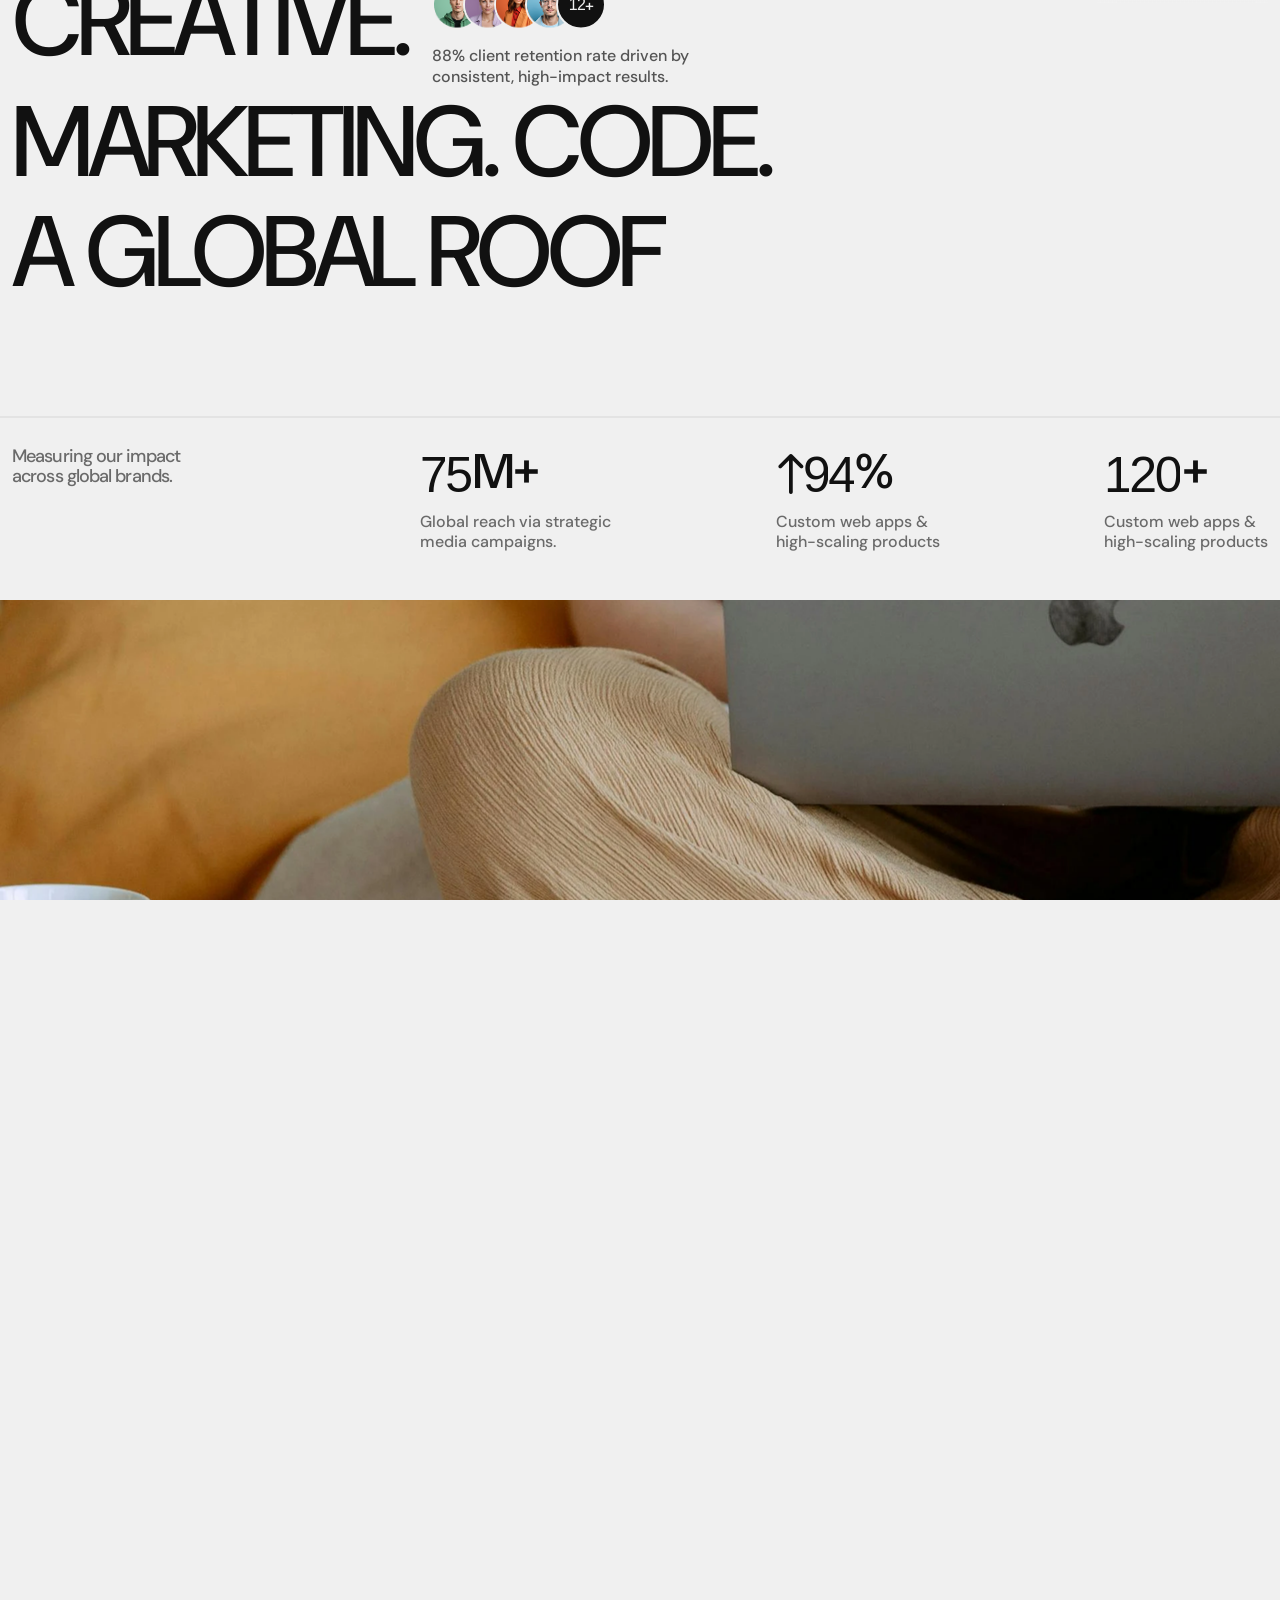
==== index.html @ 6349bdd0 "project" ====
<!DOCTYPE html>
<html lang="en" data-theme="business">

<head>
  <meta charset="UTF-8">
  <meta http-equiv="X-UA-Compatible" content="IE=edge">
  <meta name="viewport" content="width=device-width, initial-scale=1.0">
  <meta name="description" content="Atrova HTML Template">

  <title>Grafinut</title>

  <!-- Fav Icon -->
  <link rel="icon" type="image/x-icon" href="assets/imgs/logo/favicon.png">

  <!-- Dependencies CSS Files -->
  <link rel="stylesheet" href="assets/vandor/bootstrap/bootstrap.min.css">
  <link rel="stylesheet" href="assets/vandor/fontawesome/fontawesome-pro.min.css">
  <link rel="stylesheet" href="assets/vandor/swiper/swiper-bundle.min.css">
  <link rel="stylesheet" href="assets/vandor/menu/meanmenu.min.css">
  <link rel="stylesheet" href="assets/vandor/popup/magnific-popup.css">
  <link rel="stylesheet" href="assets/vandor/nice-select/nice-select.css">
  <link rel="stylesheet" href="assets/vandor/animation/aos.css">
  <link rel="stylesheet" href="assets/vandor/odometer/odometer-theme-default.css">

  <!-- Template Main CSS File -->
  <link rel="stylesheet" href="assets/css/style.css">

</head>

<body>

  <div class="loader-wrap">
    <svg viewBox="0 0 1000 1000" preserveAspectRatio="none">
      <path id="svg" d="M0,1005S175,995,500,995s500,5,500,5V0H0Z"></path>
    </svg>

    <div class="loader-wrap-heading">
      <div class="load-text">
        <span>g</span>
        <span>r</span>
        <span>a</span>
        <span>f</span>
        <span>i</span>
        <span>n</span>
        <span>u</span>
        <span>t</span>
      </div>
    </div>
  </div>

  <!-- Sroll to top -->
  <div class="progress-wrap">
    <svg class="progress-circle svg-content" width="100%" height="100%" viewBox="-1 -1 102 102">
      <path d="M50,1 a49,49 0 0,1 0,98 a49,49 0 0,1 0,-98"></path>
    </svg>
  </div>


  <!-- side toggle start -->
  <aside class="fix">
    <div class="side-info">
      <div class="side-info-content">
        <div class="offset-widget offset-header">
          <div class="offset-logo">
            <a href="index.html">
              <img class="show-light" src="assets/imgs/logo/logo-2.svg" alt="site logo">
            </a>
          </div>
          <button id="side-info-close" class="side-info-close">
            <i class="fas fa-times"></i>
          </button>
        </div>
        <div class="mobile-menu d-xl-none fix"></div>
        <div class="offset-button">
          <a href="contact.html" class="rr-btn">
            <span class="btn-wrap">
              <span class="text-one">Let's Talk</span>
              <span class="text-two">Let's Talk</span>
            </span>
          </a>
        </div>
        <div class="offset-widget-box">
          <h2 class="title">Contact US</h2>
          <div class="contact-meta">
            <div class="contact-item">
              <span class="icon"><i class="fa-solid fa-location-dot"></i></span>
              <span class="text">3891 Ranchview Dr. Richardson</span>
            </div>
            <div class="contact-item">
              <span class="icon"><i class="fa-solid fa-envelope"></i></span>
              <span class="text"><a href="mailto:hello@verso.com">hello@Grafinut.com</a></span>
            </div>
            <div class="contact-item">
              <span class="icon"><i class="fa-solid fa-phone"></i></span>
              <span class="text"><a href="tel:505550125">(505) 555-0125</a></span>
            </div>
          </div>
        </div>
      </div>
    </div>
  </aside>
  <!-- side toggle end -->




  <div class="has-smooth" id="has_smooth"></div>
  <div id="smooth-wrapper">
    <div id="smooth-content">
      <!-- Header area start -->
      <header class="header-area">
        <div class="container rr-container-1844">
          <div class="header-main">
            <div class="header-area__inner">
              <div class="header__box">
                <div class="header__logo">
                  <div class="header__navicon">
                    <button class="side-toggle"><img src="assets/imgs/header/icon.svg" alt="image"></button>
                  </div>
                  <a href="index.html">
                    <img src="assets/imgs/logo/logo.svg" class="normal-logo" alt="Site Logo">
                  </a>
                </div>
                <div class="header__deta">
                  <p>ESTab - 2020</p>
                </div>
              </div>
              <div class="header-wrap">
                <div class="header__nav">
                  <nav class="main-menu">
                    <ul>
                      <li><a href="index.html">Home</a></li>
                      <li><a href="about-us.html">About Us</a></li>
                      <li class="menu-item-has-children ">
                        <a href="#">Pages</a>
                        <ul class="dp-menu">
                          <li><a href="service.html">Services</a></li>
                          <li><a href="careers.html">Careers</a></li>
                          <li><a href="privacy.html">Privacy</a></li>
                        </ul>
                      </li>
                      <li class="menu-item-has-children ">
                        <a href="#">work </a>
                        <ul class="dp-menu">
                          <li><a href="work.html">Work</a></li>
                          <li><a href="work-details.html">Work Details</a></li>
                        </ul>
                      </li>
                      <li class="menu-item-has-children ">
                        <a href="#">Blog</a>
                        <ul class="dp-menu">
                          <li><a href="blog.html">Blog</a></li>
                          <li><a href="blog-details.html">Blog Details</a></li>
                        </ul>
                      </li>
                      <li><a href="contact.html">Contact</a></li>
                    </ul>
                  </nav>
                </div>
                <div class="header__inner">
                  <div class="header__button">
                    <a href="contact.html" class="rr-btn">
                      <span class="btn-wrap">
                        <span class="text-one">Let’s Talk <i class="fas fa-chevron-right"></i></span>
                        <span class="text-two">Let’s Talk <i class="fas fa-chevron-right"></i></span>
                      </span>
                    </a>
                  </div>
                  <div class="country-list">
                    <div class="custom-select">
                      <div class="selected">
                        <span>Eng</span>
                        <i class="fa-light fa-angle-down"></i>
                      </div>
                      <ul class="dropdown">
                        <li>
                          Eng
                        </li>
                        <li>
                          Fra
                        </li>
                        <li>Esp
                        </li>
                      </ul>
                    </div>
                  </div>
                  <div class="header__navicon">
                    <button class="side-toggle"><img src="assets/imgs/header/icon.svg" alt="image"></button>
                  </div>
                </div>
              </div>
            </div>
          </div>
        </div>
      </header>
      <!-- Header area end -->
      <main>
        <!-- hero area start -->

        <section class="hero-section">
          <div class="hero-section__wrapper">
            <div class="container rr-container-1844">
              <div class="hero-section__inner">
                <div class="hero-section__wrap">
                  <div class="hero-section__box">
                    <p class="decs">Have an ambitious project? <br> Click to connect.</p>
                    <div class="hero-section__video-box">
                      <div class="hero-section__video">
                        <video class="showreel__video" src="assets/imgs/home/hero-video.mp4" poster="thumb.jpg" autoplay
                          muted loop playsinline preload="metadata"></video>
                        <div class="hero-section__play">
                          <a class="video-popup" href="assets/imgs/home/hero-video.mp4">
                            <i class="fa-solid fa-play"></i>
                          </a>
                        </div>
                      </div>
                      <p class="text">Grafinut™ Showreel <br>
                        (Click to watch our work)</p>
                    </div>
                  </div>
                  <div class="hero-section__info">
                    <div class="hero-section__heading" role="heading" aria-level="2">
                      <div class="hero-section__row">
                        <span class="title">Creative.</span>

                        <div class="hero-section__meta">
                          <ul class="avatars">
                            <li><img src="assets/imgs/home/avatar-1.png" alt="img"></li>
                            <li><img src="assets/imgs/home/avatar-2.png" alt="img"></li>
                            <li><img src="assets/imgs/home/avatar-3.png" alt="img"></li>
                            <li><img src="assets/imgs/home/avatar-4.png" alt="img"></li>
                            <li><span class="odometer" data-count="12">0</span>+</li>
                          </ul>
                          <p class="decs">88% client retention rate driven by consistent, high-impact results.</p>
                        </div>
                      </div>

                      <span class="title">Marketing. Code. <br> a Global Roof</span>
                    </div>
                  </div>
                </div>
                <div class="hero-section__slider">
                  <div class="word-slider">
                    <div class="swiper word-slider__swiper">
                      <div class="swiper-wrapper">
                        <div class="swiper-slide"><span class="word-slider__pill">Innovations</span></div>
                        <div class="swiper-slide"><span class="word-slider__pill">Creativity</span></div>
                        <div class="swiper-slide"><span class="word-slider__pill">Experience</span></div>
                        <div class="swiper-slide"><span class="word-slider__pill">Competence</span></div>
                        <div class="swiper-slide"><span class="word-slider__pill">Passion</span></div>
                      </div>
                    </div>
                  </div>
                </div>
              </div>
            </div>
            <div class="hero-section__bottom">
              <div class="container rr-container-1844">
                <div class="hero-section__content">
                  <p class="text">Measuring our impact <br> across global brands.</p>
                  <div class="hero-section__item-box">
                    <div class="hero-section__item">
                      <h2><span class="odometer" data-count="75">0</span>M+</h2>
                      <p class="decs">Global reach via strategic <br> media campaigns.</p>
                    </div>
                    <div class="hero-section__item">
                      <h2><i class="far fa-long-arrow-up"></i><span class="odometer" data-count="94">0</span>%</h2>
                      <p class="decs">Custom web apps & <br> high-scaling products</p>
                    </div>
                    <div class="hero-section__item">
                      <h2><span class="odometer" data-count="120">0</span>+</h2>
                      <p class="decs">Custom web apps & <br> high-scaling products</p>
                    </div>
                  </div>
                </div>
              </div>
            </div>
          </div>
        </section>
        <!-- hero-area end -->


        <section class="cta-section">
          <div class="cta-section__wrapper">
            <img data-speed="0.7" class="image" src="assets/imgs/home/cta-bg.png" alt="img not found">
            <div class="cta-section__inner">
              <div class="cta-section__content">
                <h2 class="title">Grafinut offers the
                  flexible services</h2>
                <p class="decs">Design/ Development/ Marketing</p>
              </div>
              <div class="cta-section__box">
                <h2 class="title">Go-Beyond</h2>
                <a class="icon" href="#"><img src="assets/imgs/icon/cta-icon.png" alt="icon"></a>
              </div>
            </div>
          </div>
        </section>

        <div class="brand-section section-space" data-aos="fade-up" data-aos-duration="600" data-aos-delay="200">
          <div class="container rr-container-1544">
            <div class="brand-section__wrapper">
              <p class="decs">Powering 120+ global brands & agencies</p>
              <div class="brand-section__inner">
                <div class="brand-section__item">
                  <a href="#"><img src="assets/imgs/brand/brand-img-1.png" alt="brand"></a>
                </div>
                <div class="brand-section__item">
                  <a href="#"><img src="assets/imgs/brand/brand-img-2.png" alt="brand"></a>
                </div>
                <div class="brand-section__item">
                  <a href="#"><img src="assets/imgs/brand/brand-img-3.png" alt="brand"></a>
                </div>
                <div class="brand-section__item">
                  <a href="#"><img src="assets/imgs/brand/brand-img-4.png" alt="brand"></a>
                </div>
                <div class="brand-section__item">
                  <a href="#"><img src="assets/imgs/brand/brand-img-5.png" alt="brand"></a>
                </div>
              </div>
              <div class="brand-section__inner">
                <div class="brand-section__item">
                  <a href="#"><img src="assets/imgs/brand/brand-img-6.png" alt="brand"></a>
                  <span class="divider"></span>
                </div>
                <div class="brand-section__item">
                  <a href="#"><img src="assets/imgs/brand/brand-img-7.png" alt="brand"></a>
                  <span class="divider"></span>
                </div>
                <div class="brand-section__item">
                  <a href="#"><img src="assets/imgs/brand/brand-img-8.png" alt="brand"></a>
                  <span class="divider"></span>
                </div>
                <div class="brand-section__item">
                  <a href="#"><img src="assets/imgs/brand/brand-img-9.png" alt="brand"></a>
                  <span class="divider"></span>
                </div>
                <div class="brand-section__item">
                  <a href="#"><img src="assets/imgs/brand/brand-img-10.png" alt="brand"></a>
                </div>
              </div>
              <div class="brand-section__inner">
                <div class="brand-section__item">
                  <a href="#"><img src="assets/imgs/brand/brand-img-11.png" alt="brand"></a>
                  <span class="divider"></span>
                </div>
                <div class="brand-section__item">
                  <a href="#"><img src="assets/imgs/brand/brand-img-12.png" alt="brand"></a>
                  <span class="divider"></span>
                </div>
                <div class="brand-section__item">
                  <a href="#"><img src="assets/imgs/brand/brand-img-13.png" alt="brand"></a>
                  <span class="divider"></span>
                </div>
                <div class="brand-section__item">
                  <a href="#"><img src="assets/imgs/brand/brand-img-14.png" alt="brand"></a>
                  <span class="divider"></span>
                </div>
                <div class="brand-section__item">
                  <a href="#"><img src="assets/imgs/brand/brand-img-15.png" alt="brand"></a>
                </div>
              </div>
            </div>
          </div>
        </div>


        <section class="work-section ">
          <div class="container rr-container-1844">
            <div class="work-section__info" data-aos="fade-up" data-aos-duration="600" data-aos-delay="200">
              <h2 class="title">SELECTED <span>WORKS</span> CRAFTED FOR GLOBAL SINCE 2020.</h2>
            </div>
            <div class="work-section__wrapper">
              <div class="work-section__item" data-aos="fade-up" data-aos-duration="600" data-aos-delay="200">
                <div class="work-section__thumb">
                  <a href="work-details.html">
                    <img class="work-section__static" src="assets/imgs/home/work-img-1.png" alt="img not found">
                    <img class="work-section__gif" src="assets/imgs/home/work-video-1.gif" alt="img not found"
                      aria-hidden="true">
                  </a>
                </div>
                <div class="work-section__content">
                  <h2 class="title"><a href="work-details.html">Sifting the Clutter Out of threeelixir</a></h2>
                  <p class="decs">Themeforest, Webflow, Design</p>
                </div>
              </div>
              <div class="work-section__item" data-aos="fade-up" data-aos-duration="600" data-aos-delay="200">
                <div class="work-section__thumb">
                  <a href="work-details.html">
                    <img class="work-section__static" src="assets/imgs/home/work-img-2.png" alt="img not found">
                    <img class="work-section__gif" src="assets/imgs/home/work-video-1.gif" alt="img not found"
                      aria-hidden="true">
                  </a>
                </div>
                <div class="work-section__content">
                  <h2 class="title"><a href="work-details.html">For Who He Is, For Who He’ll Become METROMANS</a></h2>
                  <p class="decs">Themeforest, Webflow, Design</p>
                </div>
              </div>
              <div class="work-section__item" data-aos="fade-up" data-aos-duration="600" data-aos-delay="200">
                <div class="work-section__thumb">
                  <a href="work-details.html">
                    <img class="work-section__static" src="assets/imgs/home/work-img-3.png" alt="img not found">
                    <img class="work-section__gif" src="assets/imgs/home/work-video-1.gif" alt="img not found"
                      aria-hidden="true">
                  </a>
                </div>
                <div class="work-section__content">
                  <h2 class="title"><a href="work-details.html">Zepro Studio Inc.</a></h2>
                  <p class="decs">Themeforest, Webflow, Design</p>
                </div>
              </div>
              <div class="work-section__item" data-aos="fade-up" data-aos-duration="600" data-aos-delay="200">
                <div class="work-section__thumb">
                  <a href="work-details.html">
                    <img class="work-section__static" src="assets/imgs/home/work-img-4.png" alt="img not found">
                    <img class="work-section__gif" src="assets/imgs/home/work-video-1.gif" alt="img not found"
                      aria-hidden="true">
                  </a>
                </div>
                <div class="work-section__content">
                  <h2 class="title"><a href="work-details.html">Sifting the Clutter Out of — threeelixir</a></h2>
                  <p class="decs">Themeforest, Webflow, Design</p>
                </div>
              </div>
              <div class="work-section__item" data-aos="fade-up" data-aos-duration="600" data-aos-delay="200">
                <div class="work-section__thumb">
                  <a href="work-details.html">
                    <img class="work-section__static" src="assets/imgs/home/work-img-5.png" alt="img not found">
                    <img class="work-section__gif" src="assets/imgs/home/work-video-1.gif" alt="img not found"
                      aria-hidden="true">
                  </a>
                </div>
                <div class="work-section__content">
                  <h2 class="title"><a href="work-details.html">Zepro Studio Inc.</a></h2>
                  <p class="decs">Themeforest, Webflow, Design</p>
                </div>
              </div>
              <div class="work-section__btn">
                <a href="work.html" class="rr-btn">
                  <span class="btn-wrap">
                    <span class="text-one">View More
                      <i class="far fa-arrow-right"></i></span>
                    <span class="text-two">View More
                      <i class="far fa-arrow-right"></i></span>
                  </span>
                </a>
              </div>
            </div>
          </div>
        </section>

        <section class="bento section-space">
          <div class="container rr-container-1544">
            <div class="section-title ">
              <h2 class="title ">WHERE VISION <br> MEETS OBSESSIVE <br> CRAFT
              </h2>
            </div>
            <div class="row gx-20 gy-20">
              <div class="col-xl-5 col-lg-6 col-md-6">
                <div class="founder__person-wrap">
                  <div class="founder__person-box">
                    <div class="founder__icon">
                      <img src="assets/imgs/icon/founder-icon.png" alt="icon">
                    </div>
                    <div class="founder__content">
                      <h2 class="title">From the Founder</h2>
                      <p class="decs">Every project begins with purpose and personal attention, leading from initial
                        vision to final execution.</p>
                    </div>
                    <div class="founder__person">
                      <div class="thumb">
                        <img src="assets/imgs/home/founder-img.png" alt="img not found">
                      </div>
                      <div class="content">
                        <img src="assets/imgs/home/signature.png" alt="img">
                        <h2 class="name">Tamim Abdullah</h2>
                        <p class="details">CEO & Founder</p>
                      </div>
                    </div>
                  </div>
                  <div class="founder__strip">
                    <h3>Digital Agency</h3>
                    <img src="assets/imgs/icon/logo.png" alt="logo">
                  </div>
                </div>
              </div>
              <div class="col-xl-4 col-lg-6 col-md-6">
                <div class="bento__years">
                  <video class="years__video" autoplay muted loop playsinline preload="metadata"
                    poster="assets/imgs/home/years-poster.jpg">
                    <source src="assets/video/years-bg.webm" type="video/webm">
                    <source src="assets/imgs/home/bento-video.mp4" type="video/mp4">
                  </video>
                  <div class="bento__inner">
                    <div class="years__top">
                      <h2 class="years__number">7</h2>
                      <span class="years__unit">YRS+</span>
                    </div>
                    <div class="years__content">
                      <h3 class="title">Creative <br> Intelligence</h3>
                      <p class="decs">Building high-impact brands, web platforms, and strategies.</p>
                    </div>
                  </div>
                </div>
              </div>
              <div class="col-xl-3 col-lg-6 col-md-6">
                <div class="bento-card">
                  <div class="bento-content">
                    <h2 class="title">Clear Control. <br>
                      <span>Full Visibility.</span>
                    </h2>
                    <p class="decs">Transparent workflows, timelines, <br> and live tracking.</p>
                  </div>
                  <div class="thumb">
                    <img src="assets/imgs/home/bento-img-1.png" alt="img not found">
                  </div>
                </div>
              </div>
              <div class="col-xl-3 col-lg-6 col-md-6">
                <div class="bento__execution">
                  <div class="execution__rings">
                    <span class="execution__ring execution__ring--3"></span>
                    <span class="execution__ring execution__ring--2"></span>
                    <span class="execution__ring execution__ring--1"></span>
                  </div>
                  <div class="execution__content">
                    <h2 class="title">Flawless Execution</h2>
                    <p class="decs">Every design, code, and campaign is crafted with intent.</p>
                  </div>
                </div>
              </div>
              <div class="col-xl-6 col-lg-6 col-md-6">
                <div class="bento__wrap">
                  <div class="bento__plans">
                    <div class="bento__info">
                      <h2 class="title">Flexible Plans</h2>
                      <p class="text">One-off projects or continuous growth retainers.</p>
                      <a href="contact.html">Explore Plans <i class="far fa-arrow-right"></i></a>
                    </div>
                    <div class="bento__cards">
                      <img src="assets/imgs/home/bento-img-2.png" alt="img not found">
                      <img src="assets/imgs/home/bento-img-3.png" alt="img not found">
                      <img src="assets/imgs/home/bento-img-4.png" alt="img not found">
                    </div>
                  </div>
                  <div class="bento__item-box">
                    <div class="bento__item">
                      <div class="bento-box">
                        <div class="icon">
                          <svg width="34" height="34" viewBox="0 0 34 34" fill="none"
                            xmlns="http://www.w3.org/2000/svg">
                            <path fill-rule="evenodd" clip-rule="evenodd"
                              d="M26.6407 0.214478C26.8261 0.0304402 27.0952 -0.0412857 27.3517 0.0232552C27.6053 0.0885643 27.8056 0.282969 27.8776 0.532362L29.1126 4.83456L33.4623 6.05568C33.7143 6.12688 33.9103 6.32491 33.9763 6.57647C34.0422 6.82874 33.9686 7.09581 33.7818 7.27987L29.7435 11.274C29.6026 11.4134 29.4132 11.4892 29.2189 11.4892C29.1515 11.4892 29.0834 11.4792 29.0175 11.4609L24.6896 10.2478L23.7367 11.1898C26.0237 13.615 27.4356 16.8583 27.4356 20.4293C27.4356 27.9119 21.2817 34 13.7178 34C6.15399 33.9999 4.49204e-05 27.9118 0 20.4293C0 12.9468 6.15396 6.8588 13.7178 6.85869C17.1394 6.85869 20.2646 8.11218 22.6695 10.1691L23.641 9.20932L22.4141 4.92802C22.3399 4.672 22.4131 4.39693 22.6036 4.20986L26.6407 0.214478ZM13.7197 8.3233C6.97302 8.3233 1.48504 13.7523 1.48491 20.4257C1.48268 27.1012 6.97131 32.531 13.7172 32.5311C20.4632 32.5311 25.9519 27.1016 25.952 20.4275C25.952 17.2614 24.706 14.3843 22.6875 12.2246L19.0819 15.7908C20.1787 17.032 20.8508 18.6523 20.8508 20.4269C20.8507 24.3191 17.6514 27.4836 13.7191 27.4837C9.78441 27.4837 6.5837 24.3192 6.58356 20.4269C6.58356 16.536 9.78432 13.3701 13.7191 13.3701C15.3237 13.3701 16.8017 13.9041 17.9948 14.7917L21.6234 11.2039C19.4892 9.41105 16.7319 8.3233 13.7197 8.3233ZM13.7178 14.8384C10.601 14.8384 8.06536 17.3457 8.06536 20.4275C8.0654 23.51 10.6011 26.0172 13.7178 26.0172C16.8324 26.0172 19.3665 23.51 19.3666 20.4275C19.3666 19.0573 18.863 17.802 18.0333 16.8293L16.071 18.7704C16.4091 19.2399 16.613 19.8091 16.613 20.4281C16.613 22.0068 15.3144 23.2922 13.7178 23.2922C12.1213 23.2921 10.822 22.0068 10.822 20.4281C10.822 18.8487 12.1213 17.5641 13.7178 17.5641C14.1487 17.5641 14.5545 17.6642 14.923 17.8322L16.9356 15.84C16.022 15.2099 14.9139 14.8384 13.7178 14.8384ZM13.7128 19.0373C12.9331 19.0373 12.3007 19.6629 12.3007 20.4343C12.3007 21.2057 12.9331 21.8312 13.7128 21.8312C14.4926 21.8312 15.125 21.2056 15.125 20.4343C15.125 19.6629 14.4926 19.0373 13.7128 19.0373ZM25.8855 9.06175L28.9982 9.93486L31.8363 7.128L28.7235 6.25367L25.8855 9.06175ZM23.9568 4.94401L24.8394 8.02386L27.6774 5.21639L26.7923 2.13654L23.9568 4.94401Z"
                              fill="#6130FF" />
                          </svg>
                        </div>
                        <p class="decs">Brand Awareness</p>
                      </div>
                      <div class="bento__value-box">
                        <div class="bento__value">
                          <h3><span class="odometer" data-count="98">0</span>%</h3>
                          <p class="decs">Awareness</p>
                        </div>
                        <div class="foot">
                          <span>↑ 12%</span>
                        </div>
                      </div>
                    </div>
                    <div class="bento__item">
                      <div class="bento-box">
                        <div class="icon">
                          <svg width="34" height="34" viewBox="0 0 34 34" fill="none"
                            xmlns="http://www.w3.org/2000/svg">
                            <path
                              d="M25.5 10.1435C25.415 10.1293 25.3159 10.1293 25.2309 10.1435C23.2759 10.0727 21.7175 8.47183 21.7175 6.4885C21.7175 4.46267 23.3467 2.8335 25.3725 2.8335C27.3984 2.8335 29.0275 4.47683 29.0275 6.4885C29.0134 8.47183 27.455 10.0727 25.5 10.1435Z"
                              stroke="#6130FF" stroke-width="1.5" stroke-linecap="round" stroke-linejoin="round" />
                            <path
                              d="M24.0408 20.4571C25.9816 20.7829 28.1208 20.4429 29.6225 19.4371C31.62 18.1054 31.62 15.9237 29.6225 14.5921C28.1066 13.5862 25.9391 13.2462 23.9983 13.5862"
                              stroke="#6130FF" stroke-width="1.5" stroke-linecap="round" stroke-linejoin="round" />
                            <path
                              d="M8.45743 10.1435C8.54243 10.1293 8.6416 10.1293 8.7266 10.1435C10.6816 10.0727 12.2399 8.47183 12.2399 6.4885C12.2399 4.46267 10.6108 2.8335 8.58493 2.8335C6.5591 2.8335 4.92993 4.47683 4.92993 6.4885C4.9441 8.47183 6.50243 10.0727 8.45743 10.1435Z"
                              stroke="#6130FF" stroke-width="1.5" stroke-linecap="round" stroke-linejoin="round" />
                            <path
                              d="M9.9167 20.4571C7.97587 20.7829 5.83671 20.4429 4.33504 19.4371C2.33754 18.1054 2.33754 15.9237 4.33504 14.5921C5.85087 13.5862 8.01837 13.2462 9.9592 13.5862"
                              stroke="#6130FF" stroke-width="1.5" stroke-linecap="round" stroke-linejoin="round" />
                            <path
                              d="M17 20.726C16.915 20.7119 16.8159 20.7119 16.7309 20.726C14.7759 20.6552 13.2175 19.0544 13.2175 17.071C13.2175 15.0452 14.8467 13.416 16.8725 13.416C18.8984 13.416 20.5275 15.0594 20.5275 17.071C20.5134 19.0544 18.955 20.6694 17 20.726Z"
                              stroke="#6130FF" stroke-width="1.5" stroke-linecap="round" stroke-linejoin="round" />
                            <path
                              d="M12.8775 25.1888C10.88 26.5204 10.88 28.7021 12.8775 30.0337C15.1442 31.5496 18.8559 31.5496 21.1225 30.0337C23.12 28.7021 23.12 26.5204 21.1225 25.1888C18.87 23.6871 15.1442 23.6871 12.8775 25.1888Z"
                              stroke="#6130FF" stroke-width="1.5" stroke-linecap="round" stroke-linejoin="round" />
                          </svg>

                        </div>
                        <p class="decs">Conversion Rate</p>
                      </div>
                      <div class="bento__value-box">
                        <div class="bento__value">
                          <h3><span class="odometer" data-count="72">0</span>%</h3>
                          <p class="decs">Conversion</p>
                        </div>
                        <div class="foot">
                          <span>↑ 18%</span>
                        </div>
                      </div>
                    </div>
                  </div>
                </div>
              </div>
              <div class="col-xl-3 col-lg-6 col-md-6">
                <div class="bento__box" data-background="assets/imgs/home/bento-bg.png">
                  <div class="bento__counter">
                    <h2 class="title">Repeat Clients</h2>
                    <h3><span class="odometer" data-count="98">0</span>%</h3>
                  </div>
                  <div class="bento__foot">
                    <div class="icon">
                      <svg width="34" height="34" viewBox="0 0 34 34" fill="none" xmlns="http://www.w3.org/2000/svg">
                        <path
                          d="M25.5 10.1435C25.415 10.1293 25.3159 10.1293 25.2309 10.1435C23.2759 10.0727 21.7175 8.47183 21.7175 6.4885C21.7175 4.46267 23.3467 2.8335 25.3725 2.8335C27.3984 2.8335 29.0275 4.47683 29.0275 6.4885C29.0134 8.47183 27.455 10.0727 25.5 10.1435Z"
                          stroke="white" stroke-width="1.5" stroke-linecap="round" stroke-linejoin="round" />
                        <path
                          d="M24.0408 20.4571C25.9816 20.7829 28.1208 20.4429 29.6225 19.4371C31.62 18.1054 31.62 15.9237 29.6225 14.5921C28.1066 13.5862 25.9391 13.2462 23.9983 13.5862"
                          stroke="white" stroke-width="1.5" stroke-linecap="round" stroke-linejoin="round" />
                        <path
                          d="M8.45743 10.1435C8.54243 10.1293 8.6416 10.1293 8.7266 10.1435C10.6816 10.0727 12.2399 8.47183 12.2399 6.4885C12.2399 4.46267 10.6108 2.8335 8.58493 2.8335C6.5591 2.8335 4.92993 4.47683 4.92993 6.4885C4.9441 8.47183 6.50243 10.0727 8.45743 10.1435Z"
                          stroke="white" stroke-width="1.5" stroke-linecap="round" stroke-linejoin="round" />
                        <path
                          d="M9.9167 20.4571C7.97587 20.7829 5.83671 20.4429 4.33504 19.4371C2.33754 18.1054 2.33754 15.9237 4.33504 14.5921C5.85087 13.5862 8.01837 13.2462 9.9592 13.5862"
                          stroke="white" stroke-width="1.5" stroke-linecap="round" stroke-linejoin="round" />
                        <path
                          d="M17 20.726C16.915 20.7119 16.8159 20.7119 16.7309 20.726C14.7759 20.6552 13.2175 19.0544 13.2175 17.071C13.2175 15.0452 14.8467 13.416 16.8725 13.416C18.8984 13.416 20.5275 15.0594 20.5275 17.071C20.5134 19.0544 18.955 20.6694 17 20.726Z"
                          stroke="white" stroke-width="1.5" stroke-linecap="round" stroke-linejoin="round" />
                        <path
                          d="M12.8775 25.1888C10.88 26.5204 10.88 28.7021 12.8775 30.0337C15.1442 31.5496 18.8559 31.5496 21.1225 30.0337C23.12 28.7021 23.12 26.5204 21.1225 25.1888C18.87 23.6871 15.1442 23.6871 12.8775 25.1888Z"
                          stroke="white" stroke-width="1.5" stroke-linecap="round" stroke-linejoin="round" />
                      </svg>

                    </div>
                    <p class="decs">Projects built for <br>
                      long-term partnerships.</p>
                  </div>
                </div>
              </div>
            </div>
          </div>
        </section>

        <!-- service area start -->
        <section class="service">
          <div class="container rr-container-1844">
            <div class="service__info" data-aos="fade-up" data-aos-duration="600" data-aos-delay="200">
              <h2 class="title">Creative Capabilities From identity <img src="assets/imgs/icon/service-icon.png"
                  alt="icon"> to interaction every solution is built to scale.</h2>
            </div>
            <div class="service__inner">
              <div class="rr-snap-slider-holder">
                <div class="rr-snap-slider-images">
                  <div class="rr-snap-slider-images-wrapper">

                    <!-- Slide 1 -->
                    <div class="rr-snap-slide">
                      <div class="img-mask">
                        <div class="service__wrap">
                          <div class="service___wrapper">
                            <div class="service__content">
                              <ul class="service___list">
                                <li class="is-active">Brand Identity</li>
                                <li>Product Design</li>
                                <li>Development</li>
                                <li>Content &amp; Messaging</li>
                                <li>Motion &amp; Interaction</li>
                              </ul>
                              <h2 class="title">Brand <br> Identity</h2>
                            </div>
                            <div class="section-image">
                              <img src="assets/imgs/home/service-1.jpg" alt="">
                            </div>
                            <div class="text-wrapper">
                              <h2 class="title">01</h2>
                              <h6 class="sub-title">/05</h6>
                            </div>
                          </div>
                          <div class="service___box">
                            <ul>
                              <li>Logo Design</li>
                              <li>Visual Systems</li>
                              <li>Brand Guidelines</li>
                              <li>Rebranding</li>
                              <li>Typography</li>
                              <li>Asset Libraries</li>
                            </ul>
                            <p class="decs">MostIdentity's work doesn't stop at the logo. We set the rules that keep it
                              consistent.</p>
                          </div>
                        </div>
                      </div>
                    </div>

                    <!-- Slide 2 -->
                    <div class="rr-snap-slide">
                      <div class="img-mask">
                        <div class="service__wrap">
                          <div class="service___wrapper">
                            <div class="service__content">
                              <ul class="service___list">
                                <li>Brand Identity</li>
                                <li class="is-active">Product Design</li>
                                <li>Development</li>
                                <li>Content &amp; Messaging</li>
                                <li>Motion &amp; Interaction</li>
                              </ul>
                              <h2 class="title">Product <br> Design</h2>
                            </div>
                            <div class="section-image">
                              <img src="assets/imgs/home/service-1.jpg" alt="">
                            </div>
                            <div class="text-wrapper">
                              <h2 class="title">02</h2>
                              <h6 class="sub-title">/05</h6>
                            </div>
                          </div>
                          <div class="service___box">
                            <ul>
                              <li>UI/UX Design</li>
                              <li>Wireframing</li>
                              <li>Prototyping</li>
                              <li>Design Systems</li>
                              <li>User Research</li>
                              <li>Usability Testing</li>
                            </ul>
                            <p class="decs">MostIdentity's work doesn't stop at the logo. We set the rules that keep it
                              consistent.</p>
                          </div>
                        </div>
                      </div>
                    </div>

                    <!-- Slide 3 -->
                    <div class="rr-snap-slide">
                      <div class="img-mask">
                        <div class="service__wrap">
                          <div class="service___wrapper">
                            <div class="service__content">
                              <ul class="service___list">
                                <li>Brand Identity</li>
                                <li>Product Design</li>
                                <li class="is-active">Development</li>
                                <li>Content &amp; Messaging</li>
                                <li>Motion &amp; Interaction</li>
                              </ul>
                              <h2 class="title">Develop<br>ment</h2>
                            </div>
                            <div class="section-image">
                              <img src="assets/imgs/home/service-1.jpg" alt="">
                            </div>
                            <div class="text-wrapper">
                              <h2 class="title">03</h2>
                              <h6 class="sub-title">/05</h6>
                            </div>
                          </div>
                          <div class="service___box">
                            <ul>
                              <li>Frontend Development</li>
                              <li>CMS Integration</li>
                              <li>Responsive Build</li>
                              <li>Performance</li>
                              <li>Accessibility</li>
                              <li>Maintenance</li>
                            </ul>
                            <p class="decs">MostIdentity's work doesn't stop at the logo. We set the rules that keep it
                              consistent.</p>
                          </div>
                        </div>
                      </div>
                    </div>

                    <!-- Slide 4 -->
                    <div class="rr-snap-slide">
                      <div class="img-mask">
                        <div class="service__wrap">
                          <div class="service___wrapper">
                            <div class="service__content">
                              <ul class="service___list">
                                <li>Brand Identity</li>
                                <li>Product Design</li>
                                <li>Development</li>
                                <li class="is-active">Content &amp; Messaging</li>
                                <li>Motion &amp; Interaction</li>
                              </ul>
                              <h2 class="title">Content &amp; <br> Messaging</h2>
                            </div>
                            <div class="section-image">
                              <img src="assets/imgs/home/service-1.jpg" alt="">
                            </div>
                            <div class="text-wrapper">
                              <h2 class="title">04</h2>
                              <h6 class="sub-title">/05</h6>
                            </div>
                          </div>
                          <div class="service___box">
                            <ul>
                              <li>Brand Voice</li>
                              <li>Copywriting</li>
                              <li>Tone Guidelines</li>
                              <li>Website Content</li>
                              <li>Social Content</li>
                              <li>Naming</li>
                            </ul>
                            <p class="decs">MostIdentity's work doesn't stop at the logo. We set the rules that keep it
                              consistent.</p>
                          </div>
                        </div>
                      </div>
                    </div>

                    <!-- Slide 5 -->
                    <div class="rr-snap-slide">
                      <div class="img-mask">
                        <div class="service__wrap">
                          <div class="service___wrapper">
                            <div class="service__content">
                              <ul class="service___list">
                                <li>Brand Identity</li>
                                <li>Product Design</li>
                                <li>Development</li>
                                <li>Content &amp; Messaging</li>
                                <li class="is-active">Motion &amp; Interaction</li>
                              </ul>
                              <h2 class="title">Motion &amp; <br> Interaction</h2>
                            </div>
                            <div class="section-image">
                              <img src="assets/imgs/home/service-1.jpg" alt="">
                            </div>
                            <div class="text-wrapper">
                              <h2 class="title">05</h2>
                              <h6 class="sub-title">/05</h6>
                            </div>
                          </div>
                          <div class="service___box">
                            <ul>
                              <li>Logo Animation</li>
                              <li>Micro-interactions</li>
                              <li>Scroll Animation</li>
                              <li>Page Transitions</li>
                              <li>Motion Guidelines</li>
                              <li>Prototyping</li>
                            </ul>
                            <p class="decs">MostIdentity's work doesn't stop at the logo. We set the rules that keep it
                              consistent.</p>
                          </div>
                        </div>
                      </div>
                    </div>

                  </div>
                </div>
              </div>
            </div>
          </div>
        </section>
        <!-- service area end -->


        <section class="work-process__section work-process  body-bg overflow-hidden">
          <div class="container rr-container-1544">
            <div class="work-process__wrapper section-space-top-150 border_top p-relative">
              <div class="section-title " data-aos="fade-up" data-aos-duration="600" data-aos-delay="200">
                <h2 class="title ">Our design <br> process thinking
                </h2>
              </div>

              <div class="row">
                <div class="col-md-5">
                  <div class="work-process__left">
                    <div class="work-process__left__wrap work-process-panel-pin">
                      <p class="work-process__dec">It is a structured innovation model designed to <br> help
                        professionals solve complex problems <br> through a clear, standardized, and repeatable <br>
                        creative process.</p>
                      <div class="work-process__btn">
                        <a href="work.html" class="rr-btn">
                          <span class="btn-wrap">
                            <span class="text-one">Work With Us Now
                              <i class="far fa-arrow-right"></i></span>
                            <span class="text-two">Work With Us Now
                              <i class="far fa-arrow-right"></i></span>
                          </span>
                        </a>
                      </div>
                      <div class="work-process__step">
                        <svg class="progress-ring" width="274" height="274">
                          <circle class="progress-ring__circle" cx="135" cy="137" r="134"></circle>
                        </svg>
                        <div class="progress-text">
                          <p>Steps</p>
                          <p id="step-counter">1/4</p>
                        </div>
                      </div>
                    </div>
                  </div>
                </div>
                <div class="col-md-7">
                  <div class="work-process__right">
                    <div class="work-process__item">
                      <div class="work-process__icon">
                        <img src="assets/imgs/icon/work-process-01.png" alt="icon">
                      </div>
                      <h3 class="work-process__title">Design & Development</h3>
                      <p class="work-process__dec">The design development phase follows the schematic design <br>
                        phase and further refines the initial details.</p>
                    </div>
                    <div class="work-process__item">
                      <div class="work-process__icon">
                        <img src="assets/imgs/icon/work-process-02.png" alt="icon">
                      </div>
                      <h3 class="work-process__title">Discovery & Strategy</h3>
                      <p class="work-process__dec">A strategic approach might a strategic planning or a <br> business
                        model or business plan </p>
                    </div>
                    <div class="work-process__item">
                      <div class="work-process__icon">
                        <img src="assets/imgs/icon/work-process-03.png" alt="icon">
                      </div>
                      <h3 class="work-process__title">User Research</h3>
                      <p class="work-process__dec">Usability testing is a type of product research that helps <br>
                        companies establish</p>
                    </div>
                    <div class="work-process__item">
                      <div class="work-process__icon">
                        <img src="assets/imgs/icon/work-process-04.png" alt="icon">
                      </div>
                      <h3 class="work-process__title">testing & Optimization</h3>
                      <p class="work-process__dec">The process of testing variations of content, design, or a <br>
                        culture of testing and optimization,</p>
                    </div>
                  </div>
                </div>
              </div>
            </div>
          </div>
        </section>



        <section class="pricing section-space-top">
          <div class="container rr-container-1844">
            <div class="section-title ">
              <h2 class="title ">The Integrated 360° <br> Digital Solution
              </h2>
            </div>
            <div class="pricing__wrapper">
              <div class="pricing__item" data-aos="fade-up" data-aos-duration="600" data-aos-delay="200">
                <div class="pricing__thumb">
                  <img src="assets/imgs/home/pricing-img-1.png" alt="img not found">
                </div>
                <div class=" pricing__box--info">
                  <div class="pricing__switch">
                    <button type="button" id="Monthly" class="pricing__switch-label is-active">Monthly</button>
                    <label class="pricing__toggle">
                      <input type="checkbox" class="pricing__toggle-input" aria-label="Switch billing period">
                      <span class="pricing__toggle-slider"></span>
                    </label>
                    <button type="button" id="Annually" class="pricing__switch-label">Annually</button>
                    <span class="pricing__badge">Save up to 53%</span>
                  </div>
                  <h3 class="pricing__name">Horizon</h3>
                  <h2 class="pricing__price" data-monthly="$500" data-annually="$600">
                    <span class="price">$500</span>
                  </h2>
                  <p class="pricing__duration">Duration: <span class="pricing__duration-value">Monthly</span></p>
                </div>
                <div class="pricing__list">
                  <ul>
                    <li><i class="fa-solid fa-check"></i>Web Support: Maintenance & performance management.</li>
                    <li><i class="fa-solid fa-check"></i>Static Content: 15 Custom social graphics.</li>
                    <li><i class="fa-solid fa-check"></i>Digital Marketing: Ad management & targeting.</li>
                    <li><i class="fa-solid fa-check"></i>Business Insights: Basic performance analytics.</li>
                    <li><i class="fa-solid fa-check"></i>Reporting: Weekly updates, monthly review.</li>
                    <li><i class="fa-solid fa-check"></i>Revisions: Unlimited brand-aligned iterations.</li>
                    <li><i class="fa-solid fa-check"></i>Communication: Slack, Discord, WhatsApp.</li>
                  </ul>
                </div>
                <div class="pricing__box">
                  <div class="pricing__btn">
                    <a href="work.html" class="rr-btn">
                      <span class="btn-wrap">
                        <span class="text-one">Start Project
                          <i class="far fa-arrow-right"></i></span>
                        <span class="text-two">Start Project
                          <i class="far fa-arrow-right"></i></span>
                      </span>
                    </a>
                  </div>
                  <p class="decs">Growing brands wanting <br> consistent online presence & <br> stable web platforms.
                  </p>
                </div>
              </div>
              <div class="pricing__item" data-aos="fade-up" data-aos-duration="600" data-aos-delay="200">
                <div class="pricing__thumb">
                  <img src="assets/imgs/home/pricing-img-2.png" alt="img not found">
                </div>
                <div class=" pricing__box--info">
                  <div class="pricing__switch">
                    <button type="button" id="Monthly" class="pricing__switch-label is-active">Monthly</button>
                    <label class="pricing__toggle">
                      <input type="checkbox" class="pricing__toggle-input" aria-label="Switch billing period">
                      <span class="pricing__toggle-slider"></span>
                    </label>
                    <button type="button" id="Annually" class="pricing__switch-label">Annually</button>
                    <span class="pricing__badge">Save up to 53%</span>
                  </div>
                  <h3 class="pricing__name">Catalyst</h3>
                  <h2 class="pricing__price" data-monthly="$1,000" data-annually="$1,200">
                    <span class="price">$1,000</span>
                  </h2>
                  <p class="pricing__duration">Duration: <span class="pricing__duration-value">Monthly</span></p>
                </div>
                <div class="pricing__list">
                  <ul>
                    <li><i class="fa-solid fa-check"></i>Web Support: Platform optimization & security auditing.</li>
                    <li><i class="fa-solid fa-check"></i>Static Content: 25 Premium social media graphics.</li>
                    <li><i class="fa-solid fa-check"></i>Video Production: 15 High-impact social videos.</li>
                    <li><i class="fa-solid fa-check"></i>AI Integration: Automated AI & social CRM setup.</li>
                    <li><i class="fa-solid fa-check"></i>Digital Marketing: Advanced funnels & retargeting..</li>
                    <li><i class="fa-solid fa-check"></i>Business Insights: Market positioning analysis.</li>
                    <li><i class="fa-solid fa-check"></i>Reporting: Weekly updates & monthly dashboard.</li>
                    <li><i class="fa-solid fa-check"></i>Revisions: Unlimited priority revisions.</li>
                    <li><i class="fa-solid fa-check"></i>Communication: Priority Slack, Discord & WhatsApp.</li>
                  </ul>
                </div>
                <div class="pricing__box">
                  <div class="pricing__btn">
                    <a href="work.html" class="rr-btn">
                      <span class="btn-wrap">
                        <span class="text-one">Start Project
                          <i class="far fa-arrow-right"></i></span>
                        <span class="text-two">Start Project
                          <i class="far fa-arrow-right"></i></span>
                      </span>
                    </a>
                  </div>
                  <p class="decs">Established brands looking to accelerate <br> growth, upscale content volume, and
                    integrate <br> smart automation for customer acquisition.</p>
                </div>
              </div>
              <div class="pricing__item" data-aos="fade-up" data-aos-duration="600" data-aos-delay="200">
                <div class="pricing__thumb">
                  <img src="assets/imgs/home/pricing-img-1.png" alt="img not found">
                </div>
                <div class=" pricing__box--info">
                  <div class="pricing__switch">
                    <button type="button" id="Monthly" class="pricing__switch-label is-active">Monthly</button>
                    <label class="pricing__toggle">
                      <input type="checkbox" class="pricing__toggle-input" aria-label="Switch billing period">
                      <span class="pricing__toggle-slider"></span>
                    </label>
                    <button type="button" id="Annually" class="pricing__switch-label">Annually</button>
                    <span class="pricing__badge">Save up to 53%</span>
                  </div>
                  <h3 class="pricing__name">Sovereign</h3>
                  <h2 class="pricing__price" data-monthly="$1,500" data-annually="$1,600">
                    <span class="price">$1,500</span>
                  </h2>
                  <p class="pricing__duration">Duration: <span class="pricing__duration-value">Monthly</span></p>
                </div>
                <div class="pricing__list">
                  <ul>
                    <li><i class="fa-solid fa-check"></i>Web Support: 24/7 Priority technical support.</li>
                    <li><i class="fa-solid fa-check"></i>Static Content: 35 High-end social graphics.</li>
                    <li><i class="fa-solid fa-check"></i>Video Production: 20 Cinematic social videos.</li>
                    <li><i class="fa-solid fa-check"></i>On-Site Production: Professional videographer & model.</li>
                    <li><i class="fa-solid fa-check"></i>AI Integration: Enterprise lead-nurturing automation.</li>
                    <li><i class="fa-solid fa-check"></i>Digital Marketing: Full-funnel scale strategy.</li>
                    <li><i class="fa-solid fa-check"></i>Dedicated Leadership: Dedicated Project Manager.</li>
                    <li><i class="fa-solid fa-check"></i>Business Insights: ROI forecasting & intelligence.</li>
                    <li><i class="fa-solid fa-check"></i>Reporting: Weekly standups, VIP analytics.</li>
                    <li><i class="fa-solid fa-check"></i>Communication: VIP Slack, Discord, WhatsApp.</li>
                  </ul>
                </div>
                <div class="pricing__box">
                  <div class="pricing__btn">
                    <a href="work.html" class="rr-btn">
                      <span class="btn-wrap">
                        <span class="text-one">Start Project
                          <i class="far fa-arrow-right"></i></span>
                        <span class="text-two">Start Project
                          <i class="far fa-arrow-right"></i></span>
                      </span>
                    </a>
                  </div>
                  <p class="decs">Market leaders demanding <br> full content production & top- <br>tier strategy.</p>
                </div>
              </div>
            </div>
          </div>
        </section>

        <section class="testimonial section-space-top">
          <div class="container rr-container-1844">
            <div class="testimonial__inner">
              <div class="section-title ">
                <h2 class="title ">Client’s <br>
                  Testimonial
                </h2>
              </div>
              <div class="testimonial__rating">
                <div class="testimonial__score">
                  <h2 class="testimonial__value">4.9</h2>
                  <i class=" fa-solid fa-star"></i>
                </div>
                <p class="testimonial__text">
                  Based on <span class="testimonial__count">24 reviews</span> <br> on Clutch
                </p>
              </div>
            </div>
            <div class="testimonial__wrapper">
              <div class="swiper testimonial__active">
                <div class="swiper-wrapper">
                  <div class="swiper-slide">
                    <div class="testimonial__item">
                      <div class="testimonial__content">
                        <p class="decs">We came to Grafinut Creative with a rough idea of what we needed, and they
                          turned it
                          into a fully functional, user-friendly platform that exceeded our expectations. Their team was
                          proactive, detail-oriented, and always open to feedback, ensuring that every feature aligned
                          perfectly with our business goals. Thanks to the lovely team!</p>
                        <div class="testimonial__author">
                          <div class="testimonial__details">
                            <h3 class="name">James Mark</h3>
                            <p class="details">CEO of Innovate Tech</p>
                          </div>
                          <div class="testimonial__icon">
                            <img src="assets/imgs/icon/quote.png" alt="icon">
                          </div>
                        </div>
                      </div>
                    </div>
                  </div>
                  <div class="swiper-slide">
                    <div class="testimonial__thumb">
                      <img src="assets/imgs/home/testimonial-img-1.png" alt="img not found">
                      <div class="testimonial__video">
                        <a href="assets/imgs/home/hero-video.mp4" class="video-popup">
                          <i class="fa-solid fa-play"></i>
                        </a>
                      </div>
                    </div>
                  </div>
                  <div class="swiper-slide">
                    <div class="testimonial__item">
                      <div class="testimonial__content">
                        <p class="decs">Grafinut Creative brought efficiency and innovation to our enterprise software
                          solutions. Their ability to tackle complex problems, integrate AI-driven automation, and
                          optimize performance made a huge impact on our operations. Their team is forward-thinking,
                          agile, and dedicated to delivering exceptional results.</p>
                        <div class="testimonial__author">
                          <div class="testimonial__details">
                            <h3 class="name">Rachel Bennett</h3>
                            <p class="details">CTO, FutureSync</p>
                          </div>
                          <div class="testimonial__icon">
                            <img src="assets/imgs/icon/quote.png" alt="icon">
                          </div>
                        </div>
                      </div>
                    </div>
                  </div>
                  <div class="swiper-slide">
                    <div class="testimonial__thumb">
                      <img src="assets/imgs/home/testimonial-img-2.png" alt="img not found">
                      <div class="testimonial__video">
                        <a href="assets/imgs/home/hero-video.mp4" class="video-popup">
                          <i class="fa-solid fa-play"></i>
                        </a>
                      </div>
                    </div>
                  </div>
                </div>
              </div>

            </div>
          </div>
        </section>

        <section class="faq-section section-space" data-aos="fade-up" data-aos-duration="600" data-aos-delay="200">
          <div class="container rr-container-1544">
            <div class="faq-section__wrapper">
              <div class="faq-section__wrap">
                <h3 class="title">FAQS</h3>
                <ul class="nav nav-pills  flex-wrap" id="coursesTabs" role="tablist">
                  <li class="nav-item" role="presentation">
                    <button class="nav-link active" id="all-tab" data-bs-toggle="pill" data-bs-target="#advanced-all"
                      type="button" role="tab"><img src="assets/imgs/icon/faq-icon-1.png" alt="icon">pricing </button>
                  </li>
                  <li class="nav-item" role="presentation">
                    <button class="nav-link" id="company-tab" data-bs-toggle="pill" data-bs-target="#advanced-company"
                      type="button" role="tab"><img src="assets/imgs/icon/faq-icon-2.png" alt="icon">Repayment</button>
                  </li>
                  <li class="nav-item" role="presentation">
                    <button class="nav-link" id="social-tab" data-bs-toggle="pill" data-bs-target="#advanced-social"
                      type="button" role="tab"><img src="assets/imgs/icon/faq-icon-3.png" alt="icon">General</button>
                  </li>
                </ul>
              </div>
              <div class="tab-content tab-content-area" id="coursesTabsContent">
                <div class="tab-pane fade show active" id="advanced-all" role="tabpanel">
                  <div class="faq-section__inner">
                    <div class="accordion-wrapper fade-anim">
                      <div class="accordion" id="accordionExample">
                        <div class="accordion-item">
                          <button class="accordion-button collapsed" type="button" data-bs-toggle="collapse"
                            data-bs-target="#collapseOne" aria-expanded="false" aria-controls="collapseOne">
                            <span class="title"><span>01</span>What affordable pricing plans do you offer now?</span>
                          </button>

                          <div id="collapseOne" class="accordion-collapse collapse" data-bs-parent="#accordionExample">
                            <div class="accordion-body">
                              <p>We offer flexible retainer plans like Horizon, Catalyst, and Sovereign built for
                                growing brands seeking high quality design, engineering, and web development solutions
                                with a complete monthly budget control tier.</p>
                            </div>
                          </div>
                        </div>
                        <div class="accordion-item">
                          <button class="accordion-button" type="button" data-bs-toggle="collapse"
                            data-bs-target="#collapseTwo" aria-expanded="true" aria-controls="collapseTwo">
                            <span class="title"><span>02</span> Are there hidden costs in monthly retainers now?</span>
                          </button>
                          <div id="collapseTwo" class="accordion-collapse collapse show"
                            data-bs-parent="#accordionExample">
                            <div class="accordion-body">
                              <p>No, our pricing model is fully transparent. Everything listed under your chosen monthly
                                retainer tier, including social graphics, video production, and ongoing tech support,
                                comes without any hidden fees at all!</p>
                            </div>
                          </div>
                        </div>
                        <div class="accordion-item">
                          <button class="accordion-button collapsed" type="button" data-bs-toggle="collapse"
                            data-bs-target="#collapseThree" aria-expanded="false" aria-controls="collapseThree">
                            <span class="title"><span>03</span>Do you offer white label rates for B2B partners?</span>
                          </button>
                          <div id="collapseThree" class="accordion-collapse collapse"
                            data-bs-parent="#accordionExample">
                            <div class="accordion-body">
                              <p>Yes, we offer specialized white label agency pricing and structured B2B rates for
                                partner agencies that outsource their ongoing graphic design, web development, or
                                creative video projects directly to our full team.</p>
                            </div>
                          </div>
                        </div>
                        <div class="accordion-item">
                          <button class="accordion-button collapsed" type="button" data-bs-toggle="collapse"
                            data-bs-target="#collapseFour" aria-expanded="false" aria-controls="collapseFour">
                            <span class="title"><span>04</span> Can we upgrade or change our team plan anytime?</span>
                          </button>
                          <div id="collapseFour" class="accordion-collapse collapse" data-bs-parent="#accordionExample">
                            <div class="accordion-body">
                              <p>Yes, you can easily upgrade, downgrade, or pause your monthly subscription tier at the
                                end of any billing cycle depending on your evolving business requirements, workload, and
                                active digital marketing strategy</p>
                            </div>
                          </div>
                        </div>
                      </div>
                    </div>
                  </div>
                </div>
                <div class="tab-pane fade" id="advanced-company" role="tabpanel">
                  <div class="faq-section__inner">
                    <div class="accordion-wrapper fade-anim">
                      <div class="accordion" id="accordionExample">
                        <div class="accordion-item">
                          <button class="accordion-button collapsed" type="button" data-bs-toggle="collapse"
                            data-bs-target="#collapseOne" aria-expanded="false" aria-controls="collapseOne">
                            <span class="title"><span>01</span> Bring their individual experience and creative?</span>
                          </button>

                          <div id="collapseOne" class="accordion-collapse collapse" data-bs-parent="#accordionExample">
                            <div class="accordion-body">
                              <p>People know what an FAQ is, so make that your page title. Don’t overcomplicate things
                                by
                                calling it “Good to Know” or “More Info”. Sometimes people put the frequently asked
                                questions section on their Contact page</p>
                            </div>
                          </div>
                        </div>
                        <div class="accordion-item">
                          <button class="accordion-button" type="button" data-bs-toggle="collapse"
                            data-bs-target="#collapseTwo" aria-expanded="true" aria-controls="collapseTwo">
                            <span class="title"><span>02</span> Design should enrich our day?</span>
                          </button>
                          <div id="collapseTwo" class="accordion-collapse collapse show"
                            data-bs-parent="#accordionExample">
                            <div class="accordion-body">
                              <p>People know what an FAQ is, so make that your page title. Don’t overcomplicate things
                                by
                                calling it “Good to Know” or “More Info”. Sometimes people put the frequently asked
                                questions section on their Contact page</p>
                            </div>
                          </div>
                        </div>
                        <div class="accordion-item">
                          <button class="accordion-button collapsed" type="button" data-bs-toggle="collapse"
                            data-bs-target="#collapseThree" aria-expanded="false" aria-controls="collapseThree">
                            <span class="title"><span>03</span> Human centered design to challenges design
                              theory?</span>
                          </button>
                          <div id="collapseThree" class="accordion-collapse collapse"
                            data-bs-parent="#accordionExample">
                            <div class="accordion-body">
                              <p>People know what an FAQ is, so make that your page title. Don’t overcomplicate things
                                by
                                calling it “Good to Know” or “More Info”. Sometimes people put the frequently asked
                                questions section on their Contact page</p>
                            </div>
                          </div>
                        </div>
                        <div class="accordion-item">
                          <button class="accordion-button collapsed" type="button" data-bs-toggle="collapse"
                            data-bs-target="#collapseFour" aria-expanded="false" aria-controls="collapseFour">
                            <span class="title"><span>04</span>Align with your brand look and feel?</span>
                          </button>
                          <div id="collapseFour" class="accordion-collapse collapse" data-bs-parent="#accordionExample">
                            <div class="accordion-body">
                              <p>People know what an FAQ is, so make that your page title. Don’t overcomplicate things
                                by
                                calling it “Good to Know” or “More Info”. Sometimes people put the frequently asked
                                questions section on their Contact page</p>
                            </div>
                          </div>
                        </div>
                      </div>
                    </div>
                  </div>
                </div>
                <div class="tab-pane fade" id="advanced-social" role="tabpanel">
                  <div class="faq-section__inner">
                    <div class="accordion-wrapper fade-anim">
                      <div class="accordion" id="accordionExample">
                        <div class="accordion-item">
                          <button class="accordion-button collapsed" type="button" data-bs-toggle="collapse"
                            data-bs-target="#collapseOne" aria-expanded="false" aria-controls="collapseOne">
                            <span class="title"><span>01</span> Do you offer white label agency services today?</span>
                          </button>

                          <div id="collapseOne" class="accordion-collapse collapse" data-bs-parent="#accordionExample">
                            <div class="accordion-body">
                              <p>Yes, we specialize in NDA backed white label agency collaborations, serving as your
                                silent, dedicated back end execution team for UI UX design, custom web application
                                software engineering, and brand strategy.</p>
                            </div>
                          </div>
                        </div>
                        <div class="accordion-item">
                          <button class="accordion-button" type="button" data-bs-toggle="collapse"
                            data-bs-target="#collapseTwo" aria-expanded="true" aria-controls="collapseTwo">
                            <span class="title"><span>02</span>Do you work with clients across time zones now?</span>
                          </button>
                          <div id="collapseTwo" class="accordion-collapse collapse show"
                            data-bs-parent="#accordionExample">
                            <div class="accordion-body">
                              <p>Yes, GRAFINUT operates as a global agency serving clients worldwide. Our team
                                coordinates smoothly via Slack, Discord, and WhatsApp to align directly with your
                                preferred local corporate global team work hours.</p>
                            </div>
                          </div>
                        </div>
                        <div class="accordion-item">
                          <button class="accordion-button collapsed" type="button" data-bs-toggle="collapse"
                            data-bs-target="#collapseThree" aria-expanded="false" aria-controls="collapseThree">
                            <span class="title"><span>03</span> What core services does GRAFINUT deliver today?</span>
                          </button>
                          <div id="collapseThree" class="accordion-collapse collapse"
                            data-bs-parent="#accordionExample">
                            <div class="accordion-body">
                              <p>We deliver full scope solutions under one roof, including Brand Strategy, UI UX Design,
                                Full Stack Web Development, Performance Marketing, Video Production, and Automated AI
                                Agency Business Solutions for brands.</p>
                            </div>
                          </div>
                        </div>
                        <div class="accordion-item">
                          <button class="accordion-button collapsed" type="button" data-bs-toggle="collapse"
                            data-bs-target="#collapseFour" aria-expanded="false" aria-controls="collapseFour">
                            <span class="title"><span>04</span> How fast can our team onboard and start today?</span>
                          </button>
                          <div id="collapseFour" class="accordion-collapse collapse" data-bs-parent="#accordionExample">
                            <div class="accordion-body">
                              <p>Once the initial strategy meeting and agreement are completed, our technical and
                                creative teams can onboard your brand assets and begin project execution within 24 to 48
                                business hours total for your company.</p>
                            </div>
                          </div>
                        </div>
                      </div>
                    </div>
                  </div>
                </div>
              </div>

            </div>
          </div>
        </section>

        <section class="blog-section section-space body-bg">
          <div class="container rr-container-1844">
            <div class="section-title hero">
              <h2 class="title rr-title-anim-3">The Latest
              </h2>
            </div>
            <div class="blog-section__wrapper">
              <div class="blog-section__item" data-aos="fade-right" data-aos-duration="700" data-aos-delay="200">
                <div class="blog-section__thumb">
                  <a href="blog-details.html"><img src="assets/imgs/home/blog-img-1.jpg" alt="img not found"></a>
                </div>
                <div class="blog-section__content">
                  <h3 class="title"><a href="blog-details.html">The Power of Purposeful Branding </a></h3>
                  <div class="blog-meta">
                    <a href="#" class="blog-meta__category">Tech</a>
                    <span class="blog-meta__author">
                      by <a href="#">Christian</a>
                    </span>
                    <span class="blog-meta__separator">—</span>
                    <span class="blog-meta__date">12 Jun 2024</span>
                  </div>
                </div>
              </div>
              <div class="blog-section__item" data-aos="fade-up" data-aos-duration="600" data-aos-delay="200">
                <div class="blog-section__thumb">
                  <a href="blog-details.html"><img src="assets/imgs/home/blog-img-2.jpg" alt="img not found"></a>
                </div>
                <div class="blog-section__content">
                  <h3 class="title"><a href="blog-details.html">The Power of Purposeful Branding </a></h3>
                  <div class="blog-meta">
                    <a href="#" class="blog-meta__category">Tech</a>
                    <span class="blog-meta__author">
                      by <a href="#">Christian</a>
                    </span>
                    <span class="blog-meta__separator">—</span>
                    <span class="blog-meta__date">12 Jun 2024</span>
                  </div>
                </div>
              </div>
              <div class="blog-section__item" data-aos="fade-left" data-aos-duration="700" data-aos-delay="200">
                <div class="blog-section__thumb">
                  <a href="blog-details.html"><img src="assets/imgs/home/blog-img-3.jpg" alt="img not found"></a>
                </div>
                <div class="blog-section__content">
                  <h3 class="title"><a href="blog-details.html">The Power of Purposeful Branding </a></h3>
                  <div class="blog-meta">
                    <a href="#" class="blog-meta__category">Tech</a>
                    <span class="blog-meta__author">
                      by <a href="#">Christian</a>
                    </span>
                    <span class="blog-meta__separator">—</span>
                    <span class="blog-meta__date">12 Jun 2024</span>
                  </div>
                </div>
              </div>
            </div>
          </div>
        </section>
      </main>
      <!-- footer start -->
      <footer class="footer">
        <div class="footer__wrapper">
          <div class="shape"><img src="assets/imgs/home/footer-bg.png" alt="img"></div>
          <div class="container rr-container-1844">
            <a href="contact.html" class="talk-link">
              Let's Talk
              <img src="assets/imgs/icon/arrow-icon.png" alt="icon">
            </a>
            <div class="footer__widgets">
              <div class="footer__widget">
                <div class="footer__logo">
                  <a href="#"><img src="assets/imgs/logo/logo-white.svg" alt="logo"></a>
                </div>
                <p class="desc">Industry accreditation is <br>
                  mark of credibility professionalism
                </p>
                <a class="email" href="mail:hello@grafinut.com">hello@grafinut.com</a>
              </div>
              <div class="footer__widget">
                <h2 class="title">Products</h2>
                <ul class="footer-links">
                  <li><a href="contact.html">Modet Ai </a></li>
                  <li><a href="contact.html">Reski</a></li>
                  <li><a href="contact.html">Grofund</a></li>
                  <li><a href="contact.html">Zoon Shaper</a>
                  </li>
                </ul>
              </div>
              <div class="footer__widget">
                <h2 class="title">Discover</h2>
                <ul class="footer-links">
                  <li><a href="about.html">About Us</a></li>
                  <li><a href="contact.html">Journal</a></li>
                  <li><a href="work.html">Work</a></li>
                  <li><a href="careers.html">Careers</a>
                  <li><a href="contact.html">Contact Us</a>
                  <li><a href="contact.html">Legal Hub</a>
                  <li><a href="service.html">Service</a>
                  </li>
                </ul>
              </div>
            </div>
            <div class="footer__socail">
              <ul>
                <li><a href="https://www.instagram.com/"><i class="fa-brands fa-instagram"></i></a></li>
                <li><a href="https://www.twitter.com/"><i class="fa-brands fa-x-twitter"></i></a></li>
                <li><a href="https://www.linkedin.com/"><i class="fa-brands fa-linkedin-in"></i></a></li>
                <li><a href="https://www.behance.com/"><i class="fa-brands fa-behance"></i></a></li>
                <li><a href="https://www.dribbble.com/"><i class="fa-brands fa-dribbble"></i></a></li>
                <li><a href="https://www.facebook.com/"><i class="fa-brands fa-facebook-f"></i></a></li>
              </ul>
            </div>
            <div class="footer__office">
              <div class="office__wrapper">
                <h2 class="office__title">Office Location</h2>
                <div class="office__item">
                  <div class="office__head">
                    <h3 class="title">Selamat Datang</h3>
                    <span class="office__time" data-timezone="Asia/Kuala_Lumpur">01:52:57</span>
                  </div>
                  <p class="office__city">Kuala Lumpur</p>
                  <h2 class="office__address">
                    <a href="#">Neu Suite, Jalan Nipah, Kampung <br>
                      Berembang, 55000, Kuala Lumpur, Malaysia</a>
                  </h2>
                  <a href="tel:+601916449447" class="office__phone">
                    <i class="fa-solid fa-phone-volume"></i>+60 19-644 9447
                  </a>
                </div>
                <div class="office__item">
                  <div class="office__head">
                    <h3 class="title">স্বাগতম</h3>
                    <span class="office__time" data-timezone="Asia/Kuala_Lumpur">01:52:57</span>
                  </div>
                  <p class="office__city">Kuala Lumpur</p>
                  <h2 class="office__address">
                    <a href="#">Floor 3rd, Apartment 154, <br> Road C1, 1430 Dhaka, Bangladesh</a>
                  </h2>
                  <a href="tel:+601916449447" class="office__phone">
                    <i class="fa-solid fa-phone-volume"></i>+880 1750-520142
                  </a>
                </div>
                <div class="office__item">
                  <div class="office__head">
                    <h3 class="title">สวัสดีครับี</h3>
                    <span class="office__time" data-timezone="Asia/Kuala_Lumpur">01:52:57</span>
                  </div>
                  <p class="office__city">Trang</p>
                  <h2 class="office__address">
                    <a href="#">71, V7, Nai Khuan, <br> Yan Ta Khao-92140, Trang, Thailand</a>
                  </h2>
                  <a href="tel:+601916449447" class="office__phone">
                    <i class="fa-solid fa-phone-volume"></i>+66 94 545 8855
                  </a>
                </div>
              </div>
            </div>
            <div class="footer__bottom">
              <h2 class="footer__url">https://Grafinut.Com</h2>
              <p class="footer__copy-right">© 2025 Grafinut. All rights reserved.</p>
            </div>
          </div>
        </div>
      </footer>
      <!-- footer end -->
    </div>

  </div>


  <!-- Dependencies JS Files -->
  <script src="assets/vandor/jquery/jquery.js"></script>
  <script src="assets/vandor/bootstrap/bootstrap.bundle.min.js"></script>
  <script src="assets/vandor/popup/jquery.magnific-popup.min.js"></script>
  <script src="assets/vandor/swiper/swiper-bundle.min.js"></script>
  <script src="assets/vandor/gsap/gsap.min.js"></script>
  <script src="assets/vandor/gsap/ScrollSmoother.min.js"></script>
  <script src="assets/vandor/gsap/ScrollTrigger.min.js"></script>
  <script src="assets/vandor/gsap/SplitText.min.js"></script>
  <script src="assets/vandor/gsap/SplitType.js"></script>
  <script src="assets/vandor/gsap/customEase.js"></script>
  <script src="assets/vandor/menu/jquery.meanmenu.min.js"></script>
  <script src="assets/vandor/backtop/backToTop.js"></script>
  <script src="assets/vandor/nice-select/nice-select.js"></script>
  <script src="assets/vandor/odometer/odometer.min.js"></script>
  <script src="assets/vandor/odometer/waypoints.min.js"></script>
  <script src="assets/vandor/magnific/magnific-popup.min.js"></script>
  <script src="assets/vandor/animation/aos.js"></script>
  <script src="assets/js/meanmenu.js"></script>
  <script src="assets/js/isotope-docs.min.js"></script>
  <!-- Template Main JS File -->
  <script src="assets/vandor/common-js/common.js"></script>
  <script src="assets/js/main.js"></script>

</body>

</html>
---- assets/vandor/nice-select/nice-select.css ----
.nice-select {
	-webkit-tap-highlight-color: transparent;
	background-color: #fff;
	border-radius: 5px;
	border: solid 1px #e8e8e8;
	box-sizing: border-box;
	clear: both;
	cursor: pointer;
	display: block;
	float: left;
	font-family: inherit;
	font-size: 14px;
	font-weight: normal;
	height: 42px;
	line-height: 40px;
	outline: none;
	padding-left: 18px;
	padding-right: 30px;
	position: relative;
	text-align: left !important;
	-webkit-transition: all 0.2s ease-in-out;
	transition: all 0.2s ease-in-out;
	-webkit-user-select: none;
	-moz-user-select: none;
	-ms-user-select: none;
	user-select: none;
	white-space: nowrap;
	width: auto;
}

.nice-select:hover {
	border-color: #dbdbdb;
}

.nice-select:active,
.nice-select.open,
.nice-select:focus {
	border-color: #999;
}

.nice-select:after {
	border-bottom: 2px solid #999;
	border-right: 2px solid #999;
	content: '';
	display: block;
	height: 5px;
	margin-top: -4px;
	pointer-events: none;
	position: absolute;
	right: 12px;
	top: 50%;
	-webkit-transform-origin: 66% 66%;
	-ms-transform-origin: 66% 66%;
	transform-origin: 66% 66%;
	-webkit-transform: rotate(45deg);
	-ms-transform: rotate(45deg);
	transform: rotate(45deg);
	-webkit-transition: all 0.15s ease-in-out;
	transition: all 0.15s ease-in-out;
	width: 5px;
}

.nice-select.open:after {
	-webkit-transform: rotate(-135deg);
	-ms-transform: rotate(-135deg);
	transform: rotate(-135deg);
}

.nice-select.open .list {
	opacity: 1;
	pointer-events: auto;
	-webkit-transform: scale(1) translateY(0);
	-ms-transform: scale(1) translateY(0);
	transform: scale(1) translateY(0);
}

.nice-select.disabled {
	border-color: #ededed;
	color: #999;
	pointer-events: none;
}

.nice-select.disabled:after {
	border-color: #cccccc;
}

.nice-select.wide {
	width: 100%;
}

.nice-select.wide .list {
	left: 0 !important;
	right: 0 !important;
}

.nice-select.right {
	float: right;
}

.nice-select.right .list {
	left: auto;
	right: 0;
}

.nice-select.small {
	font-size: 12px;
	height: 36px;
	line-height: 34px;
}

.nice-select.small:after {
	height: 4px;
	width: 4px;
}

.nice-select.small .option {
	line-height: 34px;
	min-height: 34px;
}

.nice-select .list {
	background-color: #fff;
	border-radius: 5px;
	box-shadow: 0 0 0 1px rgba(68, 68, 68, 0.11);
	box-sizing: border-box;
	margin-top: 4px;
	opacity: 0;
	overflow: hidden;
	padding: 0;
	pointer-events: none;
	position: absolute;
	top: 100%;
	left: 0;
	-webkit-transform-origin: 50% 0;
	-ms-transform-origin: 50% 0;
	transform-origin: 50% 0;
	-webkit-transform: scale(0.75) translateY(-21px);
	-ms-transform: scale(0.75) translateY(-21px);
	transform: scale(0.75) translateY(-21px);
	-webkit-transition: all 0.2s cubic-bezier(0.5, 0, 0, 1.25), opacity 0.15s ease-out;
	transition: all 0.2s cubic-bezier(0.5, 0, 0, 1.25), opacity 0.15s ease-out;
	z-index: 9;
}


.nice-select .option {
	cursor: pointer;
	font-weight: 400;
	line-height: 40px;
	list-style: none;
	min-height: 40px;
	outline: none;
	padding-left: 18px;
	padding-right: 29px;
	text-align: left;
	-webkit-transition: all 0.2s;
	transition: all 0.2s;
	position: relative;
	z-index: 99;
}



.nice-select .option.selected {
	font-weight: bold;
}

.nice-select .option.disabled {
	background-color: transparent;
	color: #999;
	cursor: default;
}

.no-csspointerevents .nice-select .list {
	display: none;
}

.no-csspointerevents .nice-select.open .list {
	display: block;
}
---- assets/vandor/odometer/odometer-theme-default.css ----
.odometer.odometer-auto-theme, .odometer.odometer-theme-default {
  display: inline-block;
  vertical-align: middle;
  *vertical-align: auto;
  *zoom: 1;
  *display: inline;
  position: relative;
}
.odometer.odometer-auto-theme .odometer-digit, .odometer.odometer-theme-default .odometer-digit {
  display: inline-block;
  vertical-align: middle;
  *vertical-align: auto;
  *zoom: 1;
  *display: inline;
  position: relative;
}
.odometer.odometer-auto-theme .odometer-digit .odometer-digit-spacer, .odometer.odometer-theme-default .odometer-digit .odometer-digit-spacer {
  display: inline-block;
  vertical-align: middle;
  *vertical-align: auto;
  *zoom: 1;
  *display: inline;
  visibility: hidden;
}
.odometer.odometer-auto-theme .odometer-digit .odometer-digit-inner, .odometer.odometer-theme-default .odometer-digit .odometer-digit-inner {
  text-align: left;
  display: block;
  position: absolute;
  top: 0;
  left: 0;
  right: 0;
  bottom: 0;
  overflow: hidden;
}
.odometer.odometer-auto-theme .odometer-digit .odometer-ribbon, .odometer.odometer-theme-default .odometer-digit .odometer-ribbon {
  display: block;
}
.odometer.odometer-auto-theme .odometer-digit .odometer-ribbon-inner, .odometer.odometer-theme-default .odometer-digit .odometer-ribbon-inner {
  display: block;
  -webkit-backface-visibility: hidden;
}
.odometer.odometer-auto-theme .odometer-digit .odometer-value, .odometer.odometer-theme-default .odometer-digit .odometer-value {
  display: block;
  -webkit-transform: translateZ(0);
}
.odometer.odometer-auto-theme .odometer-digit .odometer-value.odometer-last-value, .odometer.odometer-theme-default .odometer-digit .odometer-value.odometer-last-value {
  position: absolute;
}
.odometer.odometer-auto-theme.odometer-animating-up .odometer-ribbon-inner, .odometer.odometer-theme-default.odometer-animating-up .odometer-ribbon-inner {
  -webkit-transition: -webkit-transform 2s;
  -moz-transition: -moz-transform 2s;
  -ms-transition: -ms-transform 2s;
  -o-transition: -o-transform 2s;
  transition: transform 2s;
}
.odometer.odometer-auto-theme.odometer-animating-up.odometer-animating .odometer-ribbon-inner, .odometer.odometer-theme-default.odometer-animating-up.odometer-animating .odometer-ribbon-inner {
  -webkit-transform: translateY(-100%);
  -moz-transform: translateY(-100%);
  -ms-transform: translateY(-100%);
  -o-transform: translateY(-100%);
  transform: translateY(-100%);
}
.odometer.odometer-auto-theme.odometer-animating-down .odometer-ribbon-inner, .odometer.odometer-theme-default.odometer-animating-down .odometer-ribbon-inner {
  -webkit-transform: translateY(-100%);
  -moz-transform: translateY(-100%);
  -ms-transform: translateY(-100%);
  -o-transform: translateY(-100%);
  transform: translateY(-100%);
}
.odometer.odometer-auto-theme.odometer-animating-down.odometer-animating .odometer-ribbon-inner, .odometer.odometer-theme-default.odometer-animating-down.odometer-animating .odometer-ribbon-inner {
  -webkit-transition: -webkit-transform 2s;
  -moz-transition: -moz-transform 2s;
  -ms-transition: -ms-transform 2s;
  -o-transition: -o-transform 2s;
  transition: transform 2s;
  -webkit-transform: translateY(0);
  -moz-transform: translateY(0);
  -ms-transform: translateY(0);
  -o-transform: translateY(0);
  transform: translateY(0);
}

.odometer.odometer-auto-theme, .odometer.odometer-theme-default {
  font-family: "Helvetica Neue", sans-serif;
  line-height: 1.1em;
}
.odometer.odometer-auto-theme .odometer-value, .odometer.odometer-theme-default .odometer-value {
  text-align: center;
}
---- assets/css/style.css ----
/*-----------------------------------------------------------------------------------

  Theme Name: Atrova - Multi-Purpose HTML Template
  Author: 
  Support: 
  Description: 
  Version: 1.0

-----------------------------------------------------------------------------------

/************ TABLE OF CONTENTS ***************
/* variable css */
/*Variable CSS
/*Typography CSS
/*About Us


/* === Colors variable scss (index 01) === */
@import url("https://fonts.googleapis.com/css2?family=Bai+Jamjuree:ital,wght@0,200;0,300;0,400;0,500;0,600;0,700;1,200;1,300;1,400;1,500;1,600;1,700&family=DM+Sans:ital,opsz,wght@0,9..40,100..1000;1,9..40,100..1000&family=TASA+Orbiter:wght@400..800&display=swap");
:root {
  --primary: #111111;
  --body_text: #999999;
  --black: #000000;
  --white: #FFFFFF;
  --theme: #7F57FF;
}

/* === Responsive variable scss (index 02) === */
/* === For Box Layout scss (index 03) === */
/* === Responsive container scss (index 04) === */
/* === heading scss (index 01) === */
/* === dark scss (index 01) === */
/* === bg primary  scss (index 01) === */
/* === Transition multiple scss (index 01) === */
/* === Transform scss (index 01) === */
/* === Flexbox scss (index 01) === */
/* === Font Family scss (index 01) === */
/* === Font Variable scss (index 03) === */
:root {
  --font_tasa-orbiter: "TASA Orbiter", sans-serif;
  --font_bai-jamjuree: "Bai Jamjuree", sans-serif;
  --font_dm-sans: "DM Sans", sans-serif;
  --font_awesome: "Font Awesome 6 Pro";
}

/* === Defalut Style scss (index 03) === */
* {
  margin: 0;
  padding: 0;
}

body {
  line-height: 1;
  font-size: 16px;
  font-weight: 500;
  line-height: 20px;
  color: var(--body_text);
  font-family: var(--font_dm-sans);
  background: #F0F0F0;
}

html {
  scroll-behavior: smooth;
}

h1,
h2,
h3,
h4,
h5,
h6 {
  padding: 0;
  margin: 0;
  color: var(--primary);
  line-height: 1.22;
  font-weight: 500;
  font-family: var(--font_tasa-orbiter);
}

ul,
ol {
  padding: 0;
  margin: 0;
}

a {
  text-decoration: none;
  transition: all 0.3s;
  color: inherit;
}
a:hover {
  color: var(--theme);
}

button {
  background-color: transparent;
  border: 0;
}

p {
  padding: 0;
  margin: 0;
}

strong {
  font-weight: 500;
}

video,
iframe,
img {
  margin: 0;
  padding: 0;
}

img {
  max-width: 100%;
}

/* === Gutter scss (index 03) === */
@media only screen and (max-width: 767px) {
  .g-0 {
    padding-right: 15px;
    padding-left: 15px;
  }
  .row.g-0 {
    padding-right: 0;
    padding-left: 0;
  }
  br {
    display: none;
  }
}
main {
  width: 100%;
}

h1 {
  font-size: 48px;
}

h2 {
  font-size: 36px;
}

h3 {
  font-size: 32px;
}

h4 {
  font-size: 24px;
}

h5 {
  font-size: 20px;
}

h6 {
  font-size: 18px;
}

/* === Scrollbar scss (index 01) === */
::-webkit-scrollbar {
  width: 5px;
}

::-webkit-scrollbar-track {
  background: #d6d6d6;
}

::-webkit-scrollbar-thumb {
  background: #888;
}

::-webkit-scrollbar-thumb:hover {
  background: #555;
}

/* === positioning scss (index 02) === */
.rr-pos-rel {
  position: relative;
}

.rr-pos-abs {
  position: absolute;
}

.rr-ov-hidden {
  overflow: hidden;
}

/* === Container scss (index 03) === */
.rr-container-1650 {
  max-width: 1650px;
}

.rr-container-1710 {
  max-width: 1710px;
}

.rr-container-1920 {
  max-width: 1910px;
}

.rr-container-1320 {
  max-width: 1290px;
}

/* === Background scss (index 04) === */
.rr-bg-primary {
  background-color: var(--primary);
}

/* === Parallax view scss (index 05) === */
.parallax-view {
  overflow: hidden;
}

.go-down {
  width: 28px;
  height: 28px;
  background-color: var(--primary);
  color: var(--white);
  display: flex;
  align-items: center;
  justify-content: center;
  font-size: 12px;
  border-radius: 50%;
}
.dark .go-down {
  color: var(--black);
}

/* === Section title scss (index 06) === */
.section-title {
  font-size: 90px;
  /* Specific font family and weight */
}
@media only screen and (max-width: 1919px) {
  .section-title {
    font-size: 70px;
  }
}
@media only screen and (max-width: 1399px) {
  .section-title {
    font-size: 60px;
  }
}
@media only screen and (max-width: 1199px) {
  .section-title {
    font-size: 50px;
  }
}
@media only screen and (max-width: 991px) {
  .section-title {
    font-size: 40px;
  }
}
@media only screen and (max-width: 767px) {
  .section-title {
    font-size: 35px;
  }
}
.section-title.font-bdogrotesk-regular {
  font-family: var(--font_bdogrotesk);
  font-weight: 400;
  line-height: 0.94;
  letter-spacing: -0.05em;
}
.section-title.font-bdogrotesk-regular-50 {
  font-family: var(--font_bdogrotesk);
  font-weight: 400;
  line-height: 1;
  letter-spacing: -0.05em;
}
@media (min-width: 1200px) {
  .section-title.font-bdogrotesk-regular-50 {
    font-size: 50px;
  }
}
.section-title.font-astronebula-light {
  font-family: var(--font_astronebula);
  font-weight: 300;
  line-height: 0.83;
  letter-spacing: -0.02em;
}
@media only screen and (max-width: 1199px) {
  .section-title.font-astronebula-light {
    line-height: 0.93;
  }
}

/* === Section spacing  scss (index 07) === */
.section-spacing-bottom {
  padding-bottom: 100px;
}
@media only screen and (max-width: 1919px) {
  .section-spacing-bottom {
    padding-bottom: 90px;
  }
}
@media only screen and (max-width: 1399px) {
  .section-spacing-bottom {
    padding-bottom: 80px;
  }
}
@media only screen and (max-width: 1199px) {
  .section-spacing-bottom {
    padding-bottom: 60px;
  }
}

/* === ontainer styling with full HD support  scss (index 08) === */
@media (min-width: 1600px) {
  .container.full-hd {
    max-width: 1920px;
    margin-left: auto;
    margin-right: auto;
    padding-left: 0;
    padding-right: 0;
  }
}

/* ===Inverted scss (index 09) === */
.text-invert > div {
  background-image: linear-gradient(to right, var(--primary) 50%, #CDC9C6 51%);
  background-size: 200% 100%;
  background-position-x: 100%;
  color: transparent;
  background-clip: text;
  -webkit-background-clip: text;
}

/* ===Side info and offcanvas scss (index 10) === */
.offcanvas-overlay {
  position: fixed;
  height: 100%;
  width: 100%;
  background: #000;
  z-index: 900;
  top: 0;
  right: 0;
  opacity: 0;
  visibility: hidden;
  transition: all 0.5s;
}
.offcanvas-overlay-3 {
  background: #F1F1F1;
}

.offcanvas-overlay.overlay-open {
  opacity: 0.5;
  visibility: visible;
}
.offcanvas-overlay.overlay-open-3 {
  opacity: 1;
  visibility: visible;
}

.side-info-close {
  font-size: 20px;
  padding: 0;
  transition: all 0.3s linear;
  background-color: transparent;
  color: var(--black);
  width: 40px;
  height: 40px;
  border: 1px solid var(--black);
  border-radius: 50%;
  line-height: 38px;
}
.dark .side-info-close {
  border-color: var(--white);
  color: var(--white);
}
.side-info-close:hover {
  transform: rotate(90deg);
}

.side-info {
  background: var(--white) none repeat scroll 0 0;
  padding: 40px 45px;
  position: fixed;
  right: 0;
  top: 0;
  width: 500px;
  height: 100%;
  transform: translateX(calc(100% + 80px));
  transition: transform 0.45s ease-in-out, opacity 0.45s ease-in-out;
  z-index: 9999;
  overflow-y: scroll;
  overscroll-behavior-y: contain;
  scrollbar-width: none;
}
.dark .side-info {
  background-color: #1F1F1F;
}
@media only screen and (max-width: 1199px) {
  .side-info {
    width: 460px;
  }
}
@media (max-width: 575px) {
  .side-info {
    width: 280px;
    padding: 30px 20px;
  }
}
.side-info ::-webkit-scrollbar {
  display: none;
  /* Hide scrollbar */
}
.side-info.info-open {
  opacity: 1;
  transform: translateX(0);
  /* Show side info */
}

/* === Offset header scss (index 11) === */
.offset-header {
  display: flex;
  justify-content: space-between;
  align-items: center;
}
@media (max-width: 575px) {
  .offset-logo {
    width: 150px;
  }
}
.offset-logo img {
  width: 100%;
}
.offset-button {
  margin-top: 40px;
}
@media (min-width: 576px) {
  .offset-button {
    display: none;
  }
}

/* === Offset widget box scss (index 12) === */
.offset-widget-box {
  margin-top: 40px;
}
.offset-widget-box .title {
  font-size: 24px;
  line-height: 1.33;
  margin-bottom: 15px;
}
@media only screen and (max-width: 1919px) {
  .offset-widget-box .title {
    margin-bottom: 22px;
  }
}
.offset-widget-box .contact-meta > *:not(:first-child) {
  margin-top: 16px;
}
.offset-widget-box .contact-item {
  display: flex;
  align-items: center;
  gap: 14px;
}
.offset-widget-box .contact-item span {
  color: var(--primary);
  font-weight: 500;
}
.offset-widget-box .contact-item span a:hover {
  color: var(--secondary);
}
.offset-widget-box .contact-item .icon {
  width: 40px;
  min-width: 40px;
  height: 40px;
  display: inline-flex;
  border: 1px solid var(--primary);
  justify-content: center;
  align-items: center;
  border-radius: 50%;
  color: var(--primary);
}

/* ===Mobile menu customization scss (index 13) === */
.mobile-menu {
  margin-top: 40px;
}
.mobile-menu.mean-container .mean-nav > ul {
  padding: 0;
  margin: 0;
  width: 100%;
  list-style-type: none;
  display: block !important;
}
.mobile-menu.mean-container .mean-nav > ul > li:last-child > a {
  border-bottom: 1px solid var(--border);
}
.mobile-menu.mean-container .mean-nav {
  background: none;
  margin-top: 0;
}
.mobile-menu.mean-container .mean-nav .new {
  font-size: 10px;
  font-weight: 600;
  background: #FFA38E;
  color: #999999;
  padding: 3px 7px;
  line-height: 1;
  display: flex;
  align-items: center;
  border-radius: 2px;
}
.mobile-menu.mean-container .mean-nav ul li a {
  width: 100%;
  padding: 15px 0;
  padding-inline-start: 0px;
  font-weight: 500;
  font-size: 18px;
  line-height: 1;
  color: var(--primary);
  text-transform: capitalize;
  border-top: 1px solid var(--border);
  display: flex;
  gap: 8px;
  justify-content: flex-start;
  align-items: center;
  outline: none;
  transform: translateY(var(--y)) translateZ(0);
  transition: transform 0.4s ease, box-shadow 0.4s ease;
  box-sizing: border-box;
  opacity: 1;
}
.dark .mobile-menu.mean-container .mean-nav ul li a {
  border-top: 1px solid rgba(255, 255, 255, 0.1);
}
@media only screen and (max-width: 767px) {
  .mobile-menu.mean-container .mean-nav ul li a {
    font-size: 20px;
  }
}
.mobile-menu.mean-container .mean-nav ul li a:hover {
  color: var(--primary);
}
.mobile-menu.mean-container .mean-nav ul li a.mean-expand {
  width: 100%;
  height: 48px;
  justify-content: end;
  font-weight: 300;
  border: none !important;
  background-color: transparent;
}
@media only screen and (max-width: 767px) {
  .mobile-menu.mean-container .mean-nav ul li a.mean-expand {
    height: 50px;
  }
}
.mobile-menu.mean-container .mean-nav ul li a.mean-expand:hover {
  background: rgba(255, 255, 255, 0.1);
  opacity: 1;
}
.mobile-menu.mean-container .mean-nav ul li li:first-child {
  border-top: 1px solid var(--border);
}
.dark .mobile-menu.mean-container .mean-nav ul li li:first-child {
  border-top: 1px solid rgba(255, 255, 255, 0.1);
}
.mobile-menu.mean-container .mean-nav ul li li a {
  font-size: 16px;
  text-transform: capitalize;
  border-top: none !important;
  padding: 12px 0;
  padding-inline-start: 15px;
}
.mobile-menu.mean-container .mean-nav ul li li a.mean-expand {
  height: 58px;
}
@media only screen and (max-width: 991px) {
  .mobile-menu.mean-container .mean-nav ul li li a.mean-expand {
    height: 25px;
  }
}
@media only screen and (max-width: 767px) {
  .mobile-menu.mean-container .mean-nav ul li li a.mean-expand {
    height: 22px;
  }
}
.mobile-menu.mean-container .mean-nav ul li li li:last-child {
  border-bottom: 1px solid var(--border);
}
.mobile-menu.mean-container .mean-nav ul li li li a {
  padding-left: 40px;
}
.mobile-menu.mean-container .mean-bar {
  padding-bottom: 30px;
  background: none;
  max-height: auto;
  overflow-y: scroll;
}
.mobile-menu.mean-container .mean-bar::-webkit-scrollbar {
  width: 0;
}
.mobile-menu.mean-container a.meanmenu-reveal {
  display: none !important;
}

/* === Sticky header scss (index 14) === */
.header-sticky {
  transition: all 0.5s;
}

.transformed {
  position: fixed !important;
  top: 0;
  left: 0;
  right: 0;
  width: 100%;
  z-index: 800;
  transform: translateY(-100%);
}
.transformed .header-area__inner {
  height: 80px;
}

.sticky {
  position: fixed !important;
  top: 0;
  left: 0;
  right: 0;
  width: 100%;
  z-index: 800;
  background-color: #FFFFFF;
  transform: translateY(0%);
}

/* === inverted text scss (index 15) === */
.text-invert > div {
  background-image: linear-gradient(to right, #fff 50%, rgba(255, 255, 255, 0.4) 50%);
  background-size: 200% 100%;
  background-position-x: 100%;
  color: transparent;
  background-clip: text;
  -webkit-background-clip: text;
}

/* === rr--hover-img canvas (Home) === */
.rr--hover-img canvas {
  position: absolute;
  top: 0;
  left: 0;
  right: 0;
  bottom: 0;
}

/* Light mode background */
.switcher-button {
  position: fixed;
  top: 50%;
  right: 20px;
  transform: translateY(-50%);
  width: 60px;
  height: 60px;
  cursor: pointer;
  border-radius: 30px;
  display: flex;
  align-items: center;
  justify-content: center;
  box-shadow: 0 5px 15px rgba(0, 0, 0, 0.2);
  transition: background 0.4s ease;
  z-index: 100;
  border: 1px solid var(--border);
  overflow: hidden;
}

.switcher-button.light-mode {
  background: #fff;
}

.switcher-button.dark-mode {
  background: #000;
}

.switcher-button-inner {
  position: relative;
  width: 100%;
  height: 100%;
}
.switcher-button-inner i {
  position: absolute;
  left: 50%;
  top: 50%;
  transform: translate(-50%, -50%);
  font-size: 20px;
  transition: transform 0.4s ease, opacity 0.4s ease;
}
.switcher-button-inner i.icon-light {
  color: var(--primary);
}
.switcher-button-inner i.icon-dark {
  transform: translate(-50%, 100%);
  opacity: 0;
  color: var(--white);
}

body.dark .switcher-button-inner i.icon-light {
  transform: translate(-50%, 100%);
  opacity: 0;
}
body.dark .switcher-button-inner i.icon-dark {
  transform: translate(-50%, -50%);
  opacity: 1;
}

.mb-0 {
  margin-bottom: 0;
}

.mt-5 {
  margin-top: 5px;
}

.mt-10 {
  margin-top: 10px;
}

.mt-15 {
  margin-top: 15px;
}

.mt-20 {
  margin-top: 20px;
}

.mt-25 {
  margin-top: 25px;
}

.mt-30 {
  margin-top: 30px;
}

.mt-35 {
  margin-top: 35px;
}

.mt-40 {
  margin-top: 40px;
}

.mt-45 {
  margin-top: 45px;
}

.mt-50 {
  margin-top: 50px;
}

.mt-55 {
  margin-top: 55px;
}

.mt-60 {
  margin-top: 60px;
}

.mt-65 {
  margin-top: 65px;
}

.mt-70 {
  margin-top: 70px;
}

.mt-75 {
  margin-top: 75px;
}

.mt-80 {
  margin-top: 80px;
}

.mt-85 {
  margin-top: 85px;
}

.mt-90 {
  margin-top: 90px;
}

.mt-95 {
  margin-top: 95px;
}

.mt-100 {
  margin-top: 100px;
}

.mb-5 {
  margin-bottom: 5px;
}

.mb-10 {
  margin-bottom: 10px;
}

.mb-15 {
  margin-bottom: 15px;
}

.mb-20 {
  margin-bottom: 20px;
}

.mb-25 {
  margin-bottom: 25px;
}

.mb-30 {
  margin-bottom: 30px;
}

.mb-35 {
  margin-bottom: 35px;
}

.mb-40 {
  margin-bottom: 40px;
}

.mb-45 {
  margin-bottom: 45px;
}

.mb-50 {
  margin-bottom: 50px;
}

.mb-55 {
  margin-bottom: 55px;
}

.mb-60 {
  margin-bottom: 60px;
}

.mb-65 {
  margin-bottom: 65px;
}

.mb-70 {
  margin-bottom: 70px;
}

.mb-75 {
  margin-bottom: 75px;
}

.mb-80 {
  margin-bottom: 80px;
}

.mb-85 {
  margin-bottom: 85px;
}

.mb-90 {
  margin-bottom: 90px;
}

.mb-95 {
  margin-bottom: 95px;
}

.mb-100 {
  margin-bottom: 100px;
}

.ml-5 {
  margin-left: 5px;
}

.ml-10 {
  margin-left: 10px;
}

.ml-15 {
  margin-left: 15px;
}

.ml-20 {
  margin-left: 20px;
}

.ml-25 {
  margin-left: 25px;
}

.ml-30 {
  margin-left: 30px;
}

.ml-35 {
  margin-left: 35px;
}

.ml-40 {
  margin-left: 40px;
}

.ml-45 {
  margin-left: 45px;
}

.ml-50 {
  margin-left: 50px;
}

.ml-55 {
  margin-left: 55px;
}

.ml-60 {
  margin-left: 60px;
}

.ml-65 {
  margin-left: 65px;
}

.ml-70 {
  margin-left: 70px;
}

.ml-75 {
  margin-left: 75px;
}

.ml-80 {
  margin-left: 80px;
}

.ml-85 {
  margin-left: 85px;
}

.ml-90 {
  margin-left: 90px;
}

.ml-95 {
  margin-left: 95px;
}

.ml-100 {
  margin-left: 100px;
}

.mr-5 {
  margin-right: 5px;
}

.mr-10 {
  margin-right: 10px;
}

.mr-15 {
  margin-right: 15px;
}

.mr-20 {
  margin-right: 20px;
}

.mr-25 {
  margin-right: 25px;
}

.mr-30 {
  margin-right: 30px;
}

.mr-35 {
  margin-right: 35px;
}

.mr-40 {
  margin-right: 40px;
}

.mr-45 {
  margin-right: 45px;
}

.mr-50 {
  margin-right: 50px;
}

.mr-55 {
  margin-right: 55px;
}

.mr-60 {
  margin-right: 60px;
}

.mr-65 {
  margin-right: 65px;
}

.mr-70 {
  margin-right: 70px;
}

.mr-75 {
  margin-right: 75px;
}

.mr-80 {
  margin-right: 80px;
}

.mr-85 {
  margin-right: 85px;
}

.mr-90 {
  margin-right: 90px;
}

.mr-95 {
  margin-right: 95px;
}

.mr-100 {
  margin-right: 100px;
}

/* === font-family scss (index 03) === */
.font-sans {
  font-family: var(--font_sans);
}

/* === color scss (index 03) === */
.primary {
  color: var(--primary);
}

.secondary {
  color: var(--secondary);
}

.black {
  color: var(--black);
}

/* === font-weight scss (index 03) === */
.fw-400 {
  font-weight: 400;
}
.fw-500 {
  font-weight: 500;
}
.fw-600 {
  font-weight: 600;
}
.fw-700 {
  font-weight: 700;
}

.mb-24 {
  margin-bottom: 24px;
}

/* === container scss (index 03) === */
.rr-container-1250 {
  max-width: 1250px;
}

.rr-container-1244 {
  max-width: 1244px;
}

.rr-container-1544 {
  max-width: 1544px;
}

.rr-container-1844 {
  max-width: 1844px;
}

.rr-container-1460 {
  max-width: 1460px;
}

.rr-container-1694 {
  max-width: 1544px;
}

.rr-container-1824 {
  max-width: 1824px;
}

.rr-container-1894 {
  max-width: 1894px;
}

.body-bg {
  background: var(--white);
}

/* === section scss (index 03) === */
header {
  margin-bottom: -1px;
  z-index: 100;
}

section {
  margin-bottom: -1px;
}

.mb-minus-25 {
  margin-bottom: -25px;
}

.section-space {
  padding-top: 200px;
  padding-bottom: 200px;
}
@media only screen and (max-width: 1199px) {
  .section-space {
    padding-top: 120px;
    padding-bottom: 120px;
  }
}
@media only screen and (max-width: 991px) {
  .section-space {
    padding-top: 80px;
    padding-bottom: 80px;
  }
}
@media only screen and (max-width: 767px), (max-width: 575px) {
  .section-space {
    padding-top: 60px;
    padding-bottom: 60px;
  }
}

.section-space-top {
  padding-top: 200px;
}
@media only screen and (max-width: 1199px) {
  .section-space-top {
    padding-top: 120px;
  }
}
@media only screen and (max-width: 991px) {
  .section-space-top {
    padding-top: 80px;
  }
}
@media only screen and (max-width: 767px), (max-width: 575px) {
  .section-space-top {
    padding-top: 60px;
  }
}

.section-space-bottom {
  padding-bottom: 200px;
}
@media only screen and (max-width: 1199px) {
  .section-space-bottom {
    padding-bottom: 120px;
  }
}
@media only screen and (max-width: 991px) {
  .section-space-bottom {
    padding-bottom: 80px;
  }
}
@media only screen and (max-width: 767px), (max-width: 575px) {
  .section-space-bottom {
    padding-bottom: 60px;
  }
}

.section-space-top-150 {
  padding-top: 150px;
}
@media only screen and (max-width: 1199px) {
  .section-space-top-150 {
    padding-top: 120px;
  }
}
@media only screen and (max-width: 991px) {
  .section-space-top-150 {
    padding-top: 80px;
  }
}
@media only screen and (max-width: 767px), (max-width: 575px) {
  .section-space-top-150 {
    padding-top: 60px;
  }
}

.gx-10 {
  --bs-gutter-x: 10px;
}

.gx-40 {
  --bs-gutter-x: 40px;
}

.gx-20 {
  --bs-gutter-x: 20px;
}

.g-10,
.gy-10 {
  --bs-gutter-y: 10px;
}

.gy-40 {
  --bs-gutter-y: 40px;
}

.gy-20 {
  --bs-gutter-y: 20px;
}

.mb-minus-50 {
  margin-bottom: -50px;
}

.mb-minus-24 {
  margin-bottom: -24px;
}

/* === preloader scss (index 02) === */
.loader-wrap {
  position: fixed;
  z-index: 10;
  height: 100vh;
  width: 100vw;
  left: 0;
  top: 0;
  right: 0;
  display: -webkit-box;
  display: -ms-flexbox;
  display: flex;
  overflow: hidden;
  -webkit-box-align: center;
  -ms-flex-align: center;
  align-items: center;
  -webkit-box-pack: center;
  -ms-flex-pack: center;
  justify-content: center;
  background: var(--theme);
  z-index: 99999999999999;
}

.loader-wrap svg {
  position: absolute;
  top: 0;
  width: 100vw;
  height: 110vh;
  fill: #000;
}

.loader-wrap .loader-wrap-heading .load-text {
  font-size: 100px;
  font-weight: 800;
  text-transform: uppercase;
  color: var(--white);
  z-index: 20;
}
@media only screen and (max-width: 767px) {
  .loader-wrap .loader-wrap-heading .load-text {
    font-size: 50px;
  }
}
@media (max-width: 575px) {
  .loader-wrap .loader-wrap-heading .load-text {
    font-size: 40px;
  }
}

.load-text span {
  -webkit-animation: loading 1s infinite alternate;
  animation: loading 1s infinite alternate;
}

.load-text span:nth-child(1) {
  -webkit-animation-delay: 0s;
  animation-delay: 0s;
}

.load-text span:nth-child(2) {
  -webkit-animation-delay: 0.1s;
  animation-delay: 0.1s;
}

.load-text span:nth-child(3) {
  -webkit-animation-delay: 0.2s;
  animation-delay: 0.2s;
}

.load-text span:nth-child(4) {
  -webkit-animation-delay: 0.3s;
  animation-delay: 0.3s;
}

.load-text span:nth-child(5) {
  -webkit-animation-delay: 0.4s;
  animation-delay: 0.4s;
}

.load-text span:nth-child(6) {
  -webkit-animation-delay: 0.5s;
  animation-delay: 0.5s;
}

.load-text span:nth-child(7) {
  -webkit-animation-delay: 0.6s;
  animation-delay: 0.6s;
}

@-webkit-keyframes loading {
  0% {
    opacity: 1;
  }
  100% {
    opacity: 0;
  }
}
@keyframes loading {
  0% {
    opacity: 1;
  }
  100% {
    opacity: 0;
  }
}
/* === scroll scss (index 01) === */
.scroll__down {
  display: flex;
  gap: 20px;
  align-items: center;
}
.scroll__down p {
  font-weight: 500;
  font-size: 14px;
  line-height: 1.9;
  text-transform: uppercase;
  color: var(--white);
}
.scroll__down span {
  width: 66px;
  height: 106px;
  border: 1px solid var(--black-6);
  display: flex;
  align-items: center;
  justify-content: center;
  border-radius: 89px;
}
.scroll__down span i {
  color: var(--white);
}
.scroll__down-wrapper {
  height: 425px;
  display: flex;
  align-items: center;
  justify-content: center;
}
@media only screen and (max-width: 1399px) {
  .scroll__down-wrapper {
    height: 380px;
  }
}
@media only screen and (max-width: 1199px) {
  .scroll__down-wrapper {
    height: 350px;
  }
}
@media only screen and (max-width: 767px) {
  .scroll__down-wrapper {
    height: auto;
    padding: 40px 0;
  }
}
.scroll-top {
  width: 50px;
  height: 50px;
  position: fixed;
  right: 15px;
  bottom: 0px;
  z-index: 9999;
  background: var(--white);
  border-radius: 100px;
  mix-blend-mode: exclusion;
  opacity: 0;
  visibility: hidden;
  transition: all 0.5s;
}
.scroll-top.showed {
  opacity: 1;
  visibility: visible;
  bottom: 20px;
}

.go-top-writer {
  width: 105px;
  font-size: 16px;
  cursor: pointer;
  text-align: left;
  color: var(--white);
  background-image: url(../imgs/writer/go-top.webp);
  background-position: right center;
  background-repeat: no-repeat;
  right: 16%;
  visibility: hidden;
  opacity: 0;
  z-index: 9;
  transition: all 0.5s;
}
.go-top-writer:hover {
  color: var(--primary);
}
.go-top-writer.showed {
  opacity: 1;
  visibility: visible;
  bottom: 20px;
}
@media only screen and (max-width: 767px) {
  .go-top-writer br {
    display: block;
  }
}

/* === progress-wrap scss (index 01) === */
.progress-wrap {
  position: fixed;
  right: 20px;
  bottom: 20px;
  height: 46px;
  width: 46px;
  cursor: pointer;
  display: block;
  border-radius: 50px;
  z-index: 99;
  opacity: 0;
  visibility: hidden;
  transform: translateY(-100px);
  transition: all 300ms linear;
}

.progress-wrap.active-progress {
  opacity: 1;
  visibility: visible;
  transform: translateY(0);
  mix-blend-mode: exclusion;
  background-color: var(--black);
}

.progress-wrap::after {
  position: absolute;
  content: "\f062";
  font: var(--fa-font-solid);
  text-align: center;
  line-height: 46px;
  font-size: 20px;
  color: var(--primary);
  left: 0;
  top: 0;
  height: 46px;
  width: 46px;
  cursor: pointer;
  display: block;
  z-index: 1;
  transition: all 200ms linear;
  border-radius: 50px;
}
.dark .progress-wrap::after {
  color: var(--black);
}

.progress-wrap svg path {
  fill: var(--black-6);
}

.progress-wrap svg.progress-circle path {
  fill: var(--white);
  stroke: transparent;
  stroke-width: 5;
  box-sizing: border-box;
  transition: all 200ms linear;
}

/* === primary btn scss (index 01) === */
.rr-btn {
  overflow: hidden;
  font-weight: 500;
  font-size: 16px;
  line-height: 14px;
  letter-spacing: -0.02em;
  text-transform: uppercase;
  color: var(--white);
  position: relative;
  padding: 16px 24.2px;
  align-items: center;
  display: inline-flex;
  justify-content: center;
  font-family: var(--font_tasa-orbiter);
  background-color: transparent;
  background: var(--primary);
}
.rr-btn:hover::before, .rr-btn:focus::before {
  height: 100%;
}
.rr-btn:hover .btn-wrap .text-one, .rr-btn:focus .btn-wrap .text-one {
  transform: translateY(-150%);
}
.rr-btn:hover .btn-wrap .text-two, .rr-btn:focus .btn-wrap .text-two {
  top: 50%;
  transform: translateY(-50%);
  color: var(--white);
}
.rr-btn:after {
  display: block;
  clear: both;
  content: "";
}
.rr-btn::before {
  background: var(--theme);
  content: "";
  width: 100%;
  height: 0;
  bottom: 0;
  position: absolute;
  transition: all 0.5s;
}
.rr-btn .btn-wrap {
  z-index: 1;
  float: left;
  overflow: hidden;
  position: relative;
  display: inline-block;
  border: none;
}
.rr-btn .btn-wrap .text-one,
.rr-btn .btn-wrap .text-two {
  gap: 10px;
  display: flex;
  align-items: center;
  margin-right: 1px;
}
.rr-btn .btn-wrap .text-one i,
.rr-btn .btn-wrap .text-two i {
  font-size: 16px;
  transform: rotate(-45deg);
  font-weight: 600;
  margin-left: 5px;
}
.rr-btn .btn-wrap .text-one {
  position: relative;
  color: #FFFFFF;
  transition: all 0.5s;
}
.rr-btn .btn-wrap .text-two {
  top: 100%;
  position: absolute;
  color: var(--white);
  transition: all 0.5s;
}

/* === menu scss (index 01) === */
.main-menu.menu-dark > ul > li > a {
  color: var(--black);
}
.main-menu.menu-light > ul > li > a {
  color: var(--white);
}
.main-menu > ul {
  display: flex;
}
.main-menu > ul > li:first-child > a {
  padding-left: 0;
}
.main-menu > ul > li:last-child > a {
  padding-right: 0;
}
.main-menu > ul > li:hover > a {
  color: var(--theme);
}
.main-menu > ul > li:hover > ul {
  opacity: 1;
  pointer-events: all;
  inset-inline-start: 0;
}
.main-menu > ul > li:hover > ul.dp-menu li:hover > ul {
  opacity: 1;
  pointer-events: all;
  inset-inline-start: 100%;
}
.main-menu li {
  position: relative;
  list-style: none;
}
.main-menu li a {
  display: flex;
  align-items: center;
  font-weight: 400;
  font-size: 18px;
  line-height: 1;
  color: var(--primary);
  padding: 37px 15px;
  text-transform: capitalize;
}
.main-menu ul.dp-menu {
  background-color: var(--white);
  padding: 18px 0px;
  width: 250px;
  position: absolute;
  inset-inline-start: 10px;
  opacity: 0;
  pointer-events: none;
  z-index: 10;
  transition: all 0.5s;
}
.main-menu ul.dp-menu.column-2 {
  column-count: 2;
  width: 480px;
  column-gap: 0;
}
.main-menu ul.dp-menu ul {
  background: var(--black);
  padding: 18px 0px;
  width: 300px;
  position: absolute;
  inset-inline-start: calc(100% + 10px);
  top: 0;
  opacity: 0;
  z-index: 10;
  transition: all 0.5s;
}
.main-menu ul.dp-menu li {
  position: relative;
  padding: 0 25px;
}
.main-menu ul.dp-menu li:hover > a {
  color: var(--white);
  background-color: transparent;
}
.main-menu ul.dp-menu li:hover > ul {
  opacity: 1;
  transform: none !important;
  pointer-events: all;
}
.main-menu ul.dp-menu li a {
  font-size: 16px;
  font-weight: 500;
  color: var(--primary);
  padding: 10px 0;
  background-color: transparent;
  border-radius: 8px;
  text-transform: capitalize;
}
.main-menu ul.dp-menu li a:hover {
  letter-spacing: 0.5px;
  color: var(--theme);
}
.main-menu ul.dp-menu li a:after {
  transform: rotate(-90deg);
  margin-left: auto;
}
.main-menu .has-mega-menu {
  position: static;
}
.main-menu li.menu-item-has-children > a:after {
  content: "\f107";
  font-family: var(--font_awesome);
  margin-inline-start: 5px;
  font-weight: 600;
  font-size: 14px;
}
.main-menu .mega-menu {
  background-color: var(--black);
  padding: 30px 50px;
  width: 100%;
  position: absolute;
  left: 10px;
  display: grid;
  grid-template-columns: repeat(4, 1fr);
  column-gap: 50px;
  justify-content: center;
  overflow: hidden;
  opacity: 0;
  pointer-events: none;
  z-index: 10;
  transition: all 0.5s;
}
@media only screen and (max-width: 1399px) {
  .main-menu .mega-menu {
    column-gap: 30px;
  }
}
.main-menu .mega-menu li:has(ul) > a:after {
  content: "";
}
.main-menu .mega-menu li a {
  font-size: 16px;
  font-weight: 500;
  color: #999999;
  height: 40px;
  padding: 0 20px;
  display: flex;
  align-items: center;
  gap: 8px;
  background: var(--black);
  border-radius: 8px;
  overflow: hidden;
}
.main-menu .mega-menu li a:hover {
  color: var(--white);
  background: #2C2C2F;
}
.main-menu .mega-menu .title {
  font-weight: 600;
  color: var(--white);
  text-transform: uppercase;
  border-bottom: 1px solid #333337;
  padding-bottom: 20px;
  margin-bottom: 20px;
  pointer-events: none;
  border-radius: 0;
}
.main-menu .span-first-item ul li:first-child {
  grid-column: 1/-1;
  column-span: all;
}

/* === offcanvas scss (index 02) === */
.offcanvas__menu-wrapper.mean-container .mean-nav > ul {
  padding: 0;
  margin: 0;
  width: 100%;
  list-style-type: none;
  display: block !important;
}
.offcanvas__menu-wrapper.mean-container .mean-nav > ul > li:last-child > a {
  border-bottom: 1px solid var(--black-4);
}
.offcanvas__menu-wrapper.mean-container .mean-nav {
  background: none;
  margin-top: 0;
}
.offcanvas__menu-wrapper.mean-container .mean-nav .new {
  font-size: 10px;
  font-weight: 600;
  background: #FFA38E;
  color: var(--black);
  padding: 3px 7px;
  line-height: 1;
  display: flex;
  align-items: center;
  border-radius: 2px;
}
.offcanvas__menu-wrapper.mean-container .mean-nav ul li a {
  width: 100%;
  padding: 15px 0;
  padding-inline-start: 15px;
  font-weight: 400;
  font-size: 22px;
  line-height: 1;
  color: var(--white);
  text-transform: capitalize;
  border-top: 1px solid var(--black-4);
  display: flex;
  gap: 8px;
  justify-content: flex-start;
  align-items: center;
  outline: none;
  transform: translateY(var(--y)) translateZ(0);
  transition: transform 0.4s ease, box-shadow 0.4s ease;
  box-sizing: border-box;
}
@media only screen and (max-width: 767px) {
  .offcanvas__menu-wrapper.mean-container .mean-nav ul li a {
    font-size: 20px;
  }
}
.offcanvas__menu-wrapper.mean-container .mean-nav ul li a.mean-expand {
  width: 54px;
  height: 54px;
  justify-content: center;
  font-weight: 300;
  border: none !important;
}
@media only screen and (max-width: 767px) {
  .offcanvas__menu-wrapper.mean-container .mean-nav ul li a.mean-expand {
    height: 50px;
  }
}
.offcanvas__menu-wrapper.mean-container .mean-nav ul li a.mean-expand:hover {
  background: var(--secondary);
  opacity: 1;
}
.offcanvas__menu-wrapper.mean-container .mean-nav ul li li:first-child {
  border-top: 1px solid var(--black-4);
}
.offcanvas__menu-wrapper.mean-container .mean-nav ul li li a {
  font-size: 20px;
  text-transform: capitalize;
  border-top: none !important;
  padding: 12px 0;
  padding-inline-start: 30px;
}
@media only screen and (max-width: 767px) {
  .offcanvas__menu-wrapper.mean-container .mean-nav ul li li a {
    font-size: 18px;
  }
}
.offcanvas__menu-wrapper.mean-container .mean-nav ul li li a.mean-expand {
  height: 58px;
}
@media only screen and (max-width: 991px) {
  .offcanvas__menu-wrapper.mean-container .mean-nav ul li li a.mean-expand {
    height: 25px;
  }
}
@media only screen and (max-width: 767px) {
  .offcanvas__menu-wrapper.mean-container .mean-nav ul li li a.mean-expand {
    height: 22px;
  }
}
.offcanvas__menu-wrapper.mean-container .mean-nav ul li li li:last-child {
  border-bottom: 1px solid var(--black-4);
}
.offcanvas__menu-wrapper.mean-container .mean-nav ul li li li a {
  padding-left: 40px;
}
.offcanvas__menu-wrapper.mean-container .mean-bar {
  padding: 0;
  background: none;
  max-height: auto;
  overflow-y: scroll;
}
.offcanvas__menu-wrapper.mean-container .mean-bar::-webkit-scrollbar {
  width: 0;
}
.offcanvas__menu-wrapper.mean-container a.meanmenu-reveal {
  display: none !important;
}

.header-area {
  position: relative;
  top: 0px;
  left: 0px;
  right: 0px;
  background: transparent;
  border-bottom: 1px solid #DADADA;
}
.header-area .header-wrap {
  display: flex;
  align-items: center;
  gap: 100px;
}
@media only screen and (max-width: 1399px) {
  .header-area .header-wrap {
    gap: 20px;
  }
}
.header-area__inner {
  display: flex;
  align-items: center;
  gap: 10px;
  position: relative;
  height: 80px;
  justify-content: space-between;
}
@media (max-width: 575px) {
  .header-area__inner {
    padding-top: 10px;
  }
}
.header-area .header__logo {
  display: flex;
  gap: 20px;
  align-items: center;
}
@media only screen and (max-width: 1199px) {
  .header-area .header__logo {
    gap: 0;
  }
}
@media only screen and (max-width: 1199px) {
  .header-area .header__logo .side-toggle {
    display: none;
  }
}
.header-area .header__box {
  display: flex;
  align-items: center;
  gap: 95px;
}
@media only screen and (max-width: 1399px) {
  .header-area .header__box {
    gap: 20px;
  }
}
@media only screen and (max-width: 1199px) {
  .header-area .header__deta {
    display: none;
  }
}
.header-area .header__deta p {
  font-weight: 500;
  font-size: 14px;
  line-height: 16px;
  text-transform: uppercase;
  color: #111111;
  font-family: var(--font_bai-jamjuree);
}
.header-area .header__button .rr-btn {
  border-radius: 100px;
  padding: 13.5px 14px;
  border: 1px solid #DADADA;
  background: transparent;
}
@media only screen and (max-width: 1199px) {
  .header-area .header__button .rr-btn {
    display: none;
  }
}
.header-area .header__button .rr-btn .btn-wrap i {
  transform: rotate(0);
}
.header-area .header__button .rr-btn .btn-wrap .text-one {
  color: var(--primary);
  gap: 5px;
}
.header-area .header__button .rr-btn .btn-wrap .text-two {
  gap: 5px;
}
.header-area .header__inner {
  display: flex;
  gap: 15px;
  align-items: center;
}
.header-area .header__inner .country-list {
  position: relative;
  z-index: 9;
}
@media only screen and (max-width: 1199px) {
  .header-area .header__inner .country-list {
    display: none;
  }
}
.header-area .header__inner .country-list .custom-select {
  position: relative;
  cursor: pointer;
}
.header-area .header__inner .country-list .custom-select .selected {
  display: flex;
  align-items: center;
  gap: 10px;
  font-weight: 500;
  font-size: 16px;
  line-height: 20px;
  letter-spacing: -0.03em;
  color: var(--primary);
  font-family: var(--font_bai-jamjuree);
  border: 1px solid #DADADA;
  border-radius: 22.5px;
  padding: 7.5px 16px;
}
.header-area .header__inner .country-list .custom-select .selected i {
  font-weight: 500;
  font-size: 16px;
  line-height: 28px;
  color: var(--secondary);
  margin-left: -4px;
}
.header-area .header__inner .country-list .custom-select .dropdown {
  position: absolute;
  top: 106%;
  left: 0;
  background: #fff;
  border-radius: 8px;
  padding: 8px 0;
  width: 80px;
  box-shadow: 0 10px 30px rgba(0, 0, 0, 0.08);
  opacity: 0;
  visibility: hidden;
  transform: translateY(10px);
  transition: 0.3s;
}
.header-area .header__inner .country-list .custom-select .dropdown li {
  display: flex;
  align-items: center;
  gap: 8px;
  padding: 8px 12px;
  font-size: 14px;
  cursor: pointer;
  font-weight: 500;
  font-size: 16px;
  line-height: 20px;
  letter-spacing: -0.03em;
  color: var(--primary);
  font-family: var(--font_bai-jamjuree);
}
.header-area .header__inner .country-list .custom-select .dropdown li:hover {
  background: #f5f5f5;
}
.header-area .header__inner .country-list .custom-select.active .dropdown {
  opacity: 1;
  visibility: visible;
  transform: translateY(0);
}
.header-area .header__inner .header__navicon {
  display: none;
}
@media only screen and (max-width: 1199px) {
  .header-area .header__inner .header__navicon {
    display: inherit;
  }
}
.header-area .header__nav {
  padding-left: 40px;
}
.header-area .sticky,
.header-area .transformed {
  background-color: #FCF7F3;
}
.header-area .main-menu li a {
  font-weight: 600;
  font-size: 14px;
  line-height: 14px;
  text-transform: uppercase;
  color: var(--primary);
  padding: 34px 20px;
  font-family: var(--font_bai-jamjuree);
}
@media only screen and (max-width: 1399px) {
  .header-area .main-menu li a {
    padding: 45px 12px;
  }
}
.header-area .main-menu li a:hover {
  color: var(--theme);
}
.header-area .search-icon {
  color: var(--primary);
}
@media (max-width: 575px) {
  .header-area .header__meta {
    display: none;
  }
}
.header-area .side-toggle {
  width: 55px;
  height: 55px;
  border: 1px solid rgba(17, 17, 17, 0.1);
  border-radius: 50px;
  display: flex;
  align-items: center;
  justify-content: center;
}
.header-area .side-toggle i {
  font-size: 22px;
}

/* === footer scss (index 01) === */
.footer__wrapper {
  padding-top: 75px;
  background: #000000;
  position: relative;
}
@media only screen and (max-width: 991px) {
  .footer__wrapper {
    padding-top: 55px;
  }
}
.footer__wrapper::before {
  position: absolute;
  content: "";
  left: 0;
  top: 0;
  height: 100%;
  width: 100%;
  background: rgba(16, 0, 66, 0.3);
  backdrop-filter: blur(150px);
  z-index: 1;
}
.footer__wrapper .shape {
  position: absolute;
  left: 0;
  top: 0;
  bottom: 0;
}
.footer__wrapper .shape img {
  height: 100%;
  width: 100%;
  object-fit: cover;
}
.footer__wrapper .talk-link {
  font-weight: 600;
  font-size: 120px;
  line-height: 135px;
  letter-spacing: -0.05em;
  color: var(--white);
  position: relative;
  z-index: 3;
  text-transform: uppercase;
}
.footer__wrapper .talk-link img {
  margin-left: 130px;
}
@media only screen and (max-width: 991px) {
  .footer__wrapper .talk-link img {
    margin-left: 15px;
  }
}
@media (max-width: 575px) {
  .footer__wrapper .talk-link img {
    width: 50px;
  }
}
@media only screen and (max-width: 991px) {
  .footer__wrapper .talk-link {
    font-size: 90px;
    line-height: 132px;
  }
}
@media (max-width: 575px) {
  .footer__wrapper .talk-link {
    font-size: 45px;
    line-height: 1;
  }
}
.footer__widgets {
  display: grid;
  grid-template-columns: 505px 315px 1fr;
  gap: 105px;
  position: relative;
  z-index: 3;
  margin-bottom: 95px;
  margin-top: 70px;
}
@media only screen and (max-width: 1199px) {
  .footer__widgets {
    grid-template-columns: 273px 270px 1fr;
    gap: 40px;
    margin-bottom: 40px;
    margin-top: 40px;
  }
}
@media only screen and (max-width: 991px) {
  .footer__widgets {
    grid-template-columns: 273px 1fr 1fr;
  }
}
@media (max-width: 575px) {
  .footer__widgets {
    grid-template-columns: repeat(1, 1fr);
    gap: 30px;
    margin-top: 30px;
    margin-bottom: 30px;
  }
}
.footer__widget {
  max-width: 315px;
}
.footer__widget .desc {
  font-weight: 400;
  font-size: 18px;
  line-height: 24px;
  letter-spacing: -0.03em;
  color: rgba(255, 255, 255, 0.7);
  margin-bottom: 21px;
}
.footer__widget .email {
  font-weight: 400;
  font-size: 18px;
  line-height: 24px;
  letter-spacing: -0.03em;
  text-decoration-line: underline;
  font-family: var(--font_dm-sans);
  color: var(--white);
}
.footer__widget .title {
  font-weight: 500;
  font-size: 16px;
  line-height: 36px;
  text-transform: uppercase;
  color: var(--white);
  border-bottom: 1px solid rgba(255, 255, 255, 0.1);
  padding-bottom: 10px;
}
.footer__widget .footer-links {
  margin-top: 42px;
}
@media (max-width: 575px) {
  .footer__widget .footer-links {
    margin-top: 25px;
  }
}
.footer__widget .footer-links li {
  font-weight: 400;
  font-size: 18px;
  line-height: 26px;
  color: #FFFFFF;
  opacity: 0.7;
  list-style: none;
}
.footer__logo {
  margin-bottom: 40px;
}
@media (max-width: 575px) {
  .footer__logo {
    margin-bottom: 20px;
  }
}
.footer__socail {
  position: relative;
  z-index: 3;
}
.footer__socail ul {
  display: flex;
  align-items: center;
  gap: 10px;
  flex-wrap: wrap;
}
.footer__socail ul li {
  list-style: none;
}
.footer__socail ul li a {
  display: flex;
  align-items: center;
  justify-content: center;
  width: 40px;
  height: 40px;
  background: rgba(255, 255, 255, 0.1);
  backdrop-filter: blur(7px);
  transition: all 0.3s ease-in-out;
}
.footer__socail ul li a:hover {
  background: var(--theme);
  color: var(--white);
}
.footer__office {
  position: relative;
  z-index: 3;
  margin-top: 50px;
  border-top: 1px solid rgba(255, 255, 255, 0.1);
  border-bottom: 1px solid rgba(255, 255, 255, 0.1);
}
.footer__office .office__wrapper {
  display: grid;
  grid-template-columns: 1fr 327px 252px 350px;
  gap: 138px;
  padding: 40px 0;
}
@media only screen and (max-width: 1919px) {
  .footer__office .office__wrapper {
    grid-template-columns: 1fr 327px 252px 241px;
  }
}
@media only screen and (max-width: 1399px) {
  .footer__office .office__wrapper {
    gap: 40px;
  }
}
@media only screen and (max-width: 1199px) {
  .footer__office .office__wrapper {
    grid-template-columns: 1fr 283px 222px 222px;
    gap: 30px;
  }
}
@media only screen and (max-width: 991px) {
  .footer__office .office__wrapper {
    grid-template-columns: repeat(2, 1fr);
    gap: 30px;
  }
}
@media (max-width: 575px) {
  .footer__office .office__wrapper {
    grid-template-columns: repeat(1, 1fr);
    gap: 30px;
    padding: 20px 0;
  }
}
.footer__office .office__item {
  position: relative;
}
.footer__office .office__item:not(:last-child)::before {
  position: absolute;
  content: "";
  top: 50%;
  right: -70px;
  width: 1px;
  height: 248.19px;
  transform: translateY(-50%);
  background: rgba(255, 255, 255, 0.1);
}
@media only screen and (max-width: 1399px) {
  .footer__office .office__item:not(:last-child)::before {
    right: -21px;
  }
}
@media only screen and (max-width: 1199px) {
  .footer__office .office__item:not(:last-child)::before {
    height: 270.19px;
    right: -15px;
  }
}
@media only screen and (max-width: 991px) {
  .footer__office .office__item:not(:last-child)::before {
    display: none;
  }
}
.footer__office .office__title {
  font-weight: 500;
  font-size: 16px;
  line-height: 36px;
  text-transform: uppercase;
  color: #FFFFFF;
}
.footer__office .office__label {
  font-family: var(--font_dm-sans);
  font-weight: 400;
  font-size: 14px;
  line-height: 1;
  text-transform: uppercase;
  color: #fff;
  margin: 0;
  padding: 24px 0;
}
.footer__office .office__head {
  display: flex;
  align-items: baseline;
  gap: 10px;
  margin-bottom: 22px;
}
.footer__office .office__head .title {
  font-weight: 600;
  font-size: 20px;
  line-height: 1;
  letter-spacing: -0.05em;
  text-transform: uppercase;
  color: #FFFFFF;
}
.footer__office .office__time {
  font-weight: 400;
  font-size: 12px;
  line-height: 26px;
  letter-spacing: 0.2em;
  color: rgba(255, 255, 255, 0.7);
  font-variant-numeric: tabular-nums;
}
.footer__office .office__city {
  position: relative;
  display: flex;
  align-items: center;
  gap: 10px;
  font-weight: 500;
  font-size: 15px;
  letter-spacing: -0.06em;
  color: rgba(255, 255, 255, 0.7);
  line-height: 1;
  margin: 0 0 18px;
}
.footer__office .office__city::before {
  content: "";
  width: 10px;
  height: 10px;
  background: #fff;
}
.footer__office .office__address {
  font-weight: 500;
  font-size: 16px;
  line-height: 160%;
  letter-spacing: -0.04em;
  color: rgba(255, 255, 255, 0.7);
  margin-bottom: 12px;
}
.footer__office .office__address a:hover {
  color: rgba(255, 255, 255, 0.5);
}
@media only screen and (max-width: 1199px) {
  .footer__office .office__address br {
    display: none;
  }
}
.footer__office .office__phone {
  display: inline-flex;
  align-items: center;
  gap: 10px;
  font-weight: 500;
  font-size: 14px;
  line-height: 24px;
  letter-spacing: -0.03em;
  text-transform: uppercase;
  color: rgba(255, 255, 255, 0.8);
  transition: color 0.3s;
}
.footer__office .office__phone:hover {
  color: rgba(255, 255, 255, 0.5);
}
.footer__bottom {
  position: relative;
  z-index: 3;
}
.footer__url {
  font-weight: 600;
  font-size: 170.276px;
  line-height: 153px;
  letter-spacing: -0.05em;
  text-transform: uppercase;
  color: rgba(255, 255, 255, 0.3);
  border-bottom: 1px solid rgba(255, 255, 255, 0.1);
  padding: 35px 0;
}
@media only screen and (max-width: 1919px) {
  .footer__url {
    font-size: 129.276px;
  }
}
@media only screen and (max-width: 1399px) {
  .footer__url {
    font-size: 107.276px;
    text-align: center;
    padding: 20px 0;
  }
}
@media only screen and (max-width: 1199px) {
  .footer__url {
    font-size: 92.276px;
    line-height: 1;
  }
}
@media only screen and (max-width: 991px) {
  .footer__url {
    font-size: 65.276px;
  }
}
@media only screen and (max-width: 767px) {
  .footer__url {
    font-size: 48.276px;
  }
}
@media (max-width: 575px) {
  .footer__url {
    font-size: 27.276px;
  }
}
.footer__copy-right {
  font-weight: 500;
  font-size: 16px;
  line-height: 110%;
  letter-spacing: -0.03em;
  color: rgba(255, 255, 255, 0.6);
  font-family: var(--font_bai-jamjuree);
  padding: 27.5px 0;
}
@media (max-width: 575px) {
  .footer__copy-right {
    padding: 20px 0;
  }
}

.section-title {
  margin-bottom: 70px;
  text-align: center;
}
@media only screen and (max-width: 991px) {
  .section-title {
    margin-bottom: 40px;
  }
}
.section-title .title {
  font-weight: 600;
  font-size: 100px;
  line-height: 90px;
  letter-spacing: -0.05em;
  text-transform: uppercase;
}
@media only screen and (max-width: 1199px) {
  .section-title .title {
    font-size: 80px;
    line-height: 90px;
  }
}
@media only screen and (max-width: 991px) {
  .section-title .title {
    font-size: 65px;
    line-height: 69px;
  }
}
@media only screen and (max-width: 767px) {
  .section-title .title {
    font-size: 45px;
    line-height: 52px;
  }
}
@media (max-width: 575px) {
  .section-title .title {
    font-size: 30px;
    line-height: 36px;
  }
}

/* === pages scss (index 01) === */
.about__wrapper {
  padding-top: 135px;
  margin-bottom: 95px;
}
@media only screen and (max-width: 1199px) {
  .about__wrapper {
    padding-top: 60px;
    margin-bottom: 60px;
  }
}
.about__wrapper .title {
  font-weight: 500;
  font-size: 140px;
  line-height: 125px;
  letter-spacing: -0.05em;
  text-transform: uppercase;
  max-width: 1264px;
}
@media only screen and (max-width: 1399px) {
  .about__wrapper .title {
    font-size: 116px;
    line-height: 1.1;
  }
}
@media only screen and (max-width: 1199px) {
  .about__wrapper .title {
    font-size: 95px;
    line-height: 1.1;
  }
}
@media only screen and (max-width: 991px) {
  .about__wrapper .title {
    font-size: 80px;
    line-height: 1.1;
  }
}
@media only screen and (max-width: 767px) {
  .about__wrapper .title {
    font-size: 60px;
    line-height: 1.1;
  }
}
@media (max-width: 575px) {
  .about__wrapper .title {
    font-size: 32px;
    line-height: 1.1;
  }
}
.about__wrapper .content {
  margin-right: 197px;
  margin-top: 105px;
}
@media only screen and (max-width: 1399px) {
  .about__wrapper .content {
    margin-top: 30px;
  }
}
@media only screen and (max-width: 991px) {
  .about__wrapper .content {
    margin-right: 0;
  }
}
.about__wrapper .content .decs {
  font-weight: 500;
  font-size: 20px;
  line-height: 30px;
  letter-spacing: -0.03em;
  color: #555555;
  max-width: 562px;
  margin: 0 0 0 auto;
}
.about__wrapper .content .decs:not(:last-child) {
  margin-bottom: 30px;
}
@media only screen and (max-width: 991px) {
  .about__wrapper .content .decs {
    max-width: 100%;
  }
}
.about__thumb-box {
  display: flex;
  gap: 20px;
}
@media only screen and (max-width: 991px) {
  .about__thumb-box {
    display: grid;
    grid-template-columns: repeat(3, 1fr);
  }
}
@media only screen and (max-width: 767px) {
  .about__thumb-box {
    display: grid;
    grid-template-columns: repeat(2, 1fr);
  }
}
@media (max-width: 575px) {
  .about__thumb-box {
    grid-template-columns: repeat(1, 1fr);
  }
}
@media only screen and (max-width: 991px) {
  .about__thumb-box .thumb {
    height: 400px;
  }
  .about__thumb-box .thumb img {
    width: 100%;
    height: 100%;
    object-fit: cover;
  }
}
@media (max-width: 575px) {
  .about__thumb-box .thumb {
    height: 100%;
  }
}
.about__inner {
  display: flex;
  gap: 30px;
  justify-content: space-between;
  margin-top: 210px;
}
@media only screen and (max-width: 1399px) {
  .about__inner {
    margin-top: 60px;
  }
}
@media only screen and (max-width: 767px) {
  .about__inner {
    flex-wrap: wrap;
  }
}
.about__content .decs {
  font-weight: 600;
  font-size: 20px;
  line-height: 30px;
  letter-spacing: -0.03em;
  color: #555555;
  max-width: 610px;
}
.about__content .decs:not(:last-child) {
  margin-bottom: 30px;
}
.about__author {
  margin-top: 45px;
}
.about__author .name {
  font-weight: 600;
  font-size: 22px;
  line-height: 22px;
  letter-spacing: -0.05em;
  margin-top: 15px;
  margin-bottom: 5px;
}
.about__author .details {
  font-weight: 600;
  font-size: 18px;
  line-height: 22px;
  letter-spacing: -0.05em;
  color: #999999;
}
.about__wrap {
  margin-top: 230px;
}
@media only screen and (max-width: 1199px) {
  .about__wrap {
    margin-top: 60px;
  }
}
.about__item {
  display: grid;
  grid-template-columns: 1fr 610px;
  gap: 20px;
  align-items: center;
}
.about__item:not(:last-child) {
  margin-bottom: 85px;
}
@media only screen and (max-width: 1199px) {
  .about__item:not(:last-child) {
    margin-bottom: 30px;
  }
}
@media only screen and (max-width: 1399px) {
  .about__item {
    grid-template-columns: 1fr 515px;
    gap: 20px;
  }
}
@media only screen and (max-width: 1199px) {
  .about__item {
    grid-template-columns: 1fr 414px;
    gap: 20px;
  }
}
@media only screen and (max-width: 991px) {
  .about__item {
    grid-template-columns: 1fr;
    gap: 20px;
  }
}
.about__item .title {
  font-weight: 500;
  font-size: 80px;
  line-height: 30px;
  letter-spacing: -0.05em;
  text-transform: uppercase;
}
@media only screen and (max-width: 1199px) {
  .about__item .title {
    font-size: 60px;
    line-height: 1.1;
  }
}
@media (max-width: 575px) {
  .about__item .title {
    font-size: 33px;
    line-height: 1.1;
  }
}
.about__item .decs {
  font-weight: 500;
  font-size: 20px;
  line-height: 26px;
  color: #555555;
  max-width: 516px;
}
@media only screen and (max-width: 991px) {
  .about__item .decs {
    max-width: 100%;
  }
}

.features__wrapper {
  display: grid;
  grid-template-columns: repeat(4, 1fr);
  gap: 21px;
}
@media only screen and (max-width: 1199px) {
  .features__wrapper {
    grid-template-columns: repeat(3, 1fr);
  }
}
@media only screen and (max-width: 991px) {
  .features__wrapper {
    grid-template-columns: repeat(2, 1fr);
  }
}
@media (max-width: 575px) {
  .features__wrapper {
    grid-template-columns: repeat(1, 1fr);
  }
}
.features__item {
  border-top: 1px solid rgba(17, 17, 17, 0.1);
  padding-top: 30px;
  display: flex;
  flex-direction: column;
  gap: 150px;
  position: relative;
  padding-left: 40px;
}
@media only screen and (max-width: 1399px) {
  .features__item {
    padding-left: 15px;
  }
}
@media only screen and (max-width: 1199px) {
  .features__item {
    gap: 40px;
  }
}
@media (max-width: 575px) {
  .features__item {
    padding-left: 0;
  }
}
.features__item:not(:last-child)::before {
  position: absolute;
  content: "";
  right: -11px;
  height: 100%;
  width: 1px;
  background: rgba(17, 17, 17, 0.1);
  bottom: 0;
}
@media (max-width: 575px) {
  .features__item:not(:last-child)::before {
    display: none;
  }
}
.features__item:nth-child(2) {
  flex-direction: column-reverse;
}
.features__item:nth-child(4) {
  flex-direction: column-reverse;
}
.features__content .title {
  font-weight: 400;
  font-size: 30px;
  line-height: 30px;
  letter-spacing: -0.07em;
  margin-bottom: 23px;
}
.features__content .decs {
  font-weight: 400;
  font-size: 20px;
  line-height: 28px;
  color: #999999;
  max-width: 360px;
}

.counter__wrapper {
  display: grid;
  grid-template-columns: 1fr 878px;
  gap: 20px;
}
@media only screen and (max-width: 1399px) {
  .counter__wrapper {
    grid-template-columns: 1fr 570px;
  }
}
@media only screen and (max-width: 991px) {
  .counter__wrapper {
    grid-template-columns: 1fr;
    gap: 30px;
  }
}
.counter__wrap {
  display: flex;
  flex-direction: column;
}
.counter__wrap .title {
  font-weight: 600;
  font-size: 50px;
  line-height: 55px;
  letter-spacing: -0.05em;
  text-transform: uppercase;
  color: #111111;
}
@media only screen and (max-width: 1199px) {
  .counter__wrap .title {
    font-size: 44px;
    line-height: 55px;
  }
}
@media only screen and (max-width: 991px) {
  .counter__wrap .title br {
    display: none;
  }
}
@media (max-width: 575px) {
  .counter__wrap .title {
    font-size: 34px;
    line-height: 45px;
  }
}
.counter__wrap .text {
  font-weight: 500;
  font-size: 20px;
  line-height: 26px;
  color: #555555;
  margin: auto 0 0 0;
}
.counter__inner {
  display: grid;
  grid-template-columns: 1fr 271px;
  gap: 170px 30px;
}
@media only screen and (max-width: 1399px) {
  .counter__inner {
    gap: 30px;
  }
}
@media only screen and (max-width: 767px) {
  .counter__inner {
    grid-template-columns: 1fr 1fr;
    gap: 30px;
  }
}
@media (max-width: 575px) {
  .counter__inner {
    grid-template-columns: 1fr;
    gap: 30px;
  }
}
.counter__item {
  padding-left: 30px;
  position: relative;
  border-left: 2px solid #D9D9D9;
}
.counter__item::before {
  content: "";
  position: absolute;
  left: -2px;
  bottom: 0;
  height: 71px;
  width: 2px;
  background: #7F57FF;
}
.counter__item h2 {
  font-weight: 500;
  font-size: 100px;
  line-height: 45px;
  letter-spacing: -0.05em;
  color: #0E0D0D;
  position: relative;
  margin-top: -20px;
}
.counter__item h2 span {
  font-family: var(--font_tasa-orbiter);
}
@media only screen and (max-width: 767px) {
  .counter__item h2 {
    grid-template-columns: 1fr;
    font-size: 75px;
    line-height: 45px;
  }
}
.counter__item h2 strong {
  font-weight: 400;
  font-size: 30px;
  line-height: 30px;
  letter-spacing: -0.07em;
  color: #111111;
  font-family: var(--font_tasa-orbiter);
  position: absolute;
  top: 20px;
}
.counter__item .decs {
  font-weight: 500;
  font-size: 18px;
  line-height: 26px;
  letter-spacing: -0.02em;
  color: #505050;
}

.team__inner {
  position: relative;
  margin: 0 auto;
  container-type: inline-size;
  overflow: hidden;
}
.team__title {
  position: absolute;
  top: 1.4cqw;
  left: 1.2cqw;
  z-index: 2;
  width: 66%;
  font-weight: 600;
  font-size: 100px;
  line-height: 90px;
  letter-spacing: -0.05em;
  text-transform: uppercase;
  color: #111111;
}
@media only screen and (max-width: 1919px) {
  .team__title {
    font-size: 70px;
    line-height: 1;
  }
}
@media only screen and (max-width: 1399px) {
  .team__title {
    position: static;
    width: 100%;
    margin-bottom: 30px;
  }
}
@media only screen and (max-width: 991px) {
  .team__title {
    font-size: 56px;
  }
}
@media only screen and (max-width: 767px) {
  .team__title {
    font-size: 48px;
  }
}
@media (max-width: 575px) {
  .team__title {
    font-size: 32px;
    line-height: 1.1;
  }
}
.team__grid {
  display: flex;
  align-items: flex-start;
  gap: 40px;
}
@media only screen and (max-width: 1399px) {
  .team__grid {
    display: grid;
    grid-template-columns: repeat(4, 1fr);
    gap: 30px;
  }
}
@media only screen and (max-width: 991px) {
  .team__grid {
    display: grid;
    grid-template-columns: repeat(3, 1fr);
    gap: 30px;
  }
}
@media only screen and (max-width: 767px) {
  .team__grid {
    display: grid;
    grid-template-columns: repeat(2, 1fr);
    gap: 30px;
  }
}
@media (max-width: 575px) {
  .team__grid {
    display: grid;
    grid-template-columns: repeat(1, 1fr);
    gap: 30px;
  }
}
.team__lane {
  display: flex;
  flex-direction: column;
  width: 25%;
}
@media only screen and (max-width: 1399px) {
  .team__lane {
    flex: 1 1 0;
    min-width: 0;
    width: auto;
    gap: 30px;
  }
}
.team__card {
  margin-top: calc(var(--mt, 0) * 1cqw);
}
@media only screen and (max-width: 1399px) {
  .team__card {
    margin-top: 0;
  }
}
.team__card--wide {
  width: 100%;
  margin-left: 254px;
}
@media only screen and (max-width: 1399px) {
  .team__card--wide {
    margin-left: 0;
  }
}
.team__card--wide .team__photo {
  aspect-ratio: 4/5;
}
@media only screen and (max-width: 1399px) {
  .team__card--wide .team__photo {
    aspect-ratio: 3/4;
  }
}
.team__photo {
  position: relative;
  margin: 0;
  aspect-ratio: 3/4;
  overflow: hidden;
}
.team__photo img {
  display: block;
  width: 100%;
  height: 100%;
  object-fit: cover;
}
.team__name {
  font-weight: 500;
  font-size: 20px;
  line-height: 22px;
  letter-spacing: -0.05em;
  color: #111111;
  margin-top: 15px;
}
.team__role {
  font-weight: 400;
  font-size: 18px;
  line-height: 22px;
  letter-spacing: -0.05em;
  color: #999999;
  font-family: var(--font_tasa-orbiter);
}

.breadcrumb-5__wrapper {
  padding-top: 135px;
}
@media only screen and (max-width: 991px) {
  .breadcrumb-5__wrapper {
    padding-top: 60px;
  }
}
.breadcrumb-5__content .title {
  font-weight: 600;
  font-size: 100px;
  line-height: 1;
  letter-spacing: -0.05em;
  text-transform: uppercase;
  margin-bottom: 17px;
}
@media only screen and (max-width: 991px) {
  .breadcrumb-5__content .title {
    font-size: 60px;
  }
}
@media only screen and (max-width: 767px) {
  .breadcrumb-5__content .title {
    font-size: 50px;
    margin-bottom: 15px;
  }
}
@media (max-width: 575px) {
  .breadcrumb-5__content .title {
    font-size: 35px;
    margin-bottom: 10px;
  }
}
.breadcrumb-5__content .decs {
  font-weight: 500;
  font-size: 20px;
  line-height: 32px;
  font-family: var(--font_bai-jamjuree);
}

.breadcrumb-6__wrapper {
  padding-top: 135px;
}
@media only screen and (max-width: 991px) {
  .breadcrumb-6__wrapper {
    padding-top: 60px;
  }
}
.breadcrumb-6__content {
  text-align: center;
}
.breadcrumb-6__content .title {
  font-weight: 600;
  font-size: 100px;
  line-height: 1;
  letter-spacing: -0.05em;
  text-transform: uppercase;
  margin-bottom: 17px;
}
@media only screen and (max-width: 991px) {
  .breadcrumb-6__content .title {
    font-size: 60px;
  }
}
@media only screen and (max-width: 767px) {
  .breadcrumb-6__content .title {
    font-size: 50px;
    margin-bottom: 15px;
  }
}
@media (max-width: 575px) {
  .breadcrumb-6__content .title {
    font-size: 35px;
    margin-bottom: 10px;
  }
}
.breadcrumb-6__content .decs {
  font-weight: 500;
  font-size: 20px;
  line-height: 32px;
  font-family: var(--font_bai-jamjuree);
  margin-bottom: 120px;
}
.breadcrumb-6__content .last-update {
  font-family: var(--font_dm-sans);
  font-weight: 500;
  font-size: 20px;
  line-height: 32px;
  color: rgba(17, 17, 17, 0.7);
  position: relative;
}
.breadcrumb-6__content .last-update::before {
  position: absolute;
  content: "";
  left: 50%;
  top: -100px;
  transform: translateX(-50%);
  height: 73px;
  width: 1px;
  background: rgba(17, 17, 17, 0.1);
}
.breadcrumb-6__content .date {
  color: var(--primary);
}

.contact-page__wrapper {
  display: grid;
  grid-template-columns: 1fr 500px;
  gap: 20px;
  padding-top: 130px;
}
@media only screen and (max-width: 1399px) {
  .contact-page__wrapper {
    grid-template-columns: 1fr 347px;
  }
}
@media only screen and (max-width: 1199px) {
  .contact-page__wrapper {
    grid-template-columns: 1fr 347px;
    padding-top: 60px;
  }
}
@media only screen and (max-width: 991px) {
  .contact-page__wrapper {
    grid-template-columns: 1fr;
  }
}
.contact-page__inner .contact-title {
  font-weight: 600;
  font-size: 150px;
  line-height: 145px;
  letter-spacing: -0.05em;
  text-transform: uppercase;
}
@media only screen and (max-width: 1199px) {
  .contact-page__inner .contact-title {
    font-size: 100px;
    line-height: 1.2;
  }
}
@media (max-width: 575px) {
  .contact-page__inner .contact-title {
    font-size: 60px;
    line-height: 1.2;
  }
}
.contact-page__box {
  display: flex;
  gap: 50px;
}
@media only screen and (max-width: 1199px) {
  .contact-page__box {
    gap: 20px;
  }
}
@media (max-width: 575px) {
  .contact-page__box {
    flex-wrap: wrap;
  }
}
.contact-page__thumb {
  margin-top: 25px;
}
@media (max-width: 575px) {
  .contact-page__thumb {
    margin-top: 0;
  }
}
.contact-page__thumb img {
  width: 100%;
  height: 100%;
  object-fit: cover;
}
.contact-page__info {
  margin-top: 95px;
}
@media (max-width: 575px) {
  .contact-page__info {
    margin-top: 0;
  }
}
.contact-page__info .connect__phone {
  font-weight: 500;
  font-size: 18px;
  line-height: 24px;
  letter-spacing: -0.03em;
  color: rgba(17, 17, 17, 0.75);
  display: block;
  transition: all 0.3s ease-in-out;
}
.contact-page__info .connect__phone:hover {
  color: var(--theme);
}
.contact-page__info .connect__mail {
  font-weight: 500;
  font-size: 30px;
  line-height: 65px;
  letter-spacing: -0.05em;
  text-transform: uppercase;
  color: #111111;
  font-family: var(--font_tasa-orbiter);
  transition: all 0.3s ease-in-out;
}
.contact-page__info .connect__mail:hover {
  color: var(--theme);
}
@media only screen and (max-width: 1199px) {
  .contact-page__info .connect__mail {
    font-size: 20px;
    line-height: 1.2;
  }
}
.contact-page__text {
  font-weight: 500;
  font-size: 18px;
  line-height: 26px;
  letter-spacing: -0.03em;
  color: #555555;
  max-width: 347px;
  margin-top: 83px;
}
@media only screen and (max-width: 991px) {
  .contact-page__text {
    margin-top: 0;
    max-width: 100%;
  }
}
.contact-page__wrap {
  display: grid;
  grid-template-columns: 1fr 315px;
  gap: 40px;
  margin-top: 100px;
  margin-bottom: 80px;
}
@media only screen and (max-width: 991px) {
  .contact-page__wrap {
    grid-template-columns: 1fr;
    margin-top: 40px;
    margin-bottom: 40px;
  }
}
.contact-page__cta {
  margin-top: 33px;
}
@media only screen and (max-width: 991px) {
  .contact-page__cta {
    margin-top: 0;
  }
}
.contact-page__cta .text {
  font-weight: 500;
  font-size: 18px;
  line-height: 26px;
  letter-spacing: -0.03em;
  color: #555555;
  margin-bottom: 25px;
}
.contact-page__cta .connect__link {
  font-weight: 500;
  font-size: 140px;
  line-height: 135px;
  letter-spacing: -0.05em;
  color: #111111;
  font-family: var(--font_tasa-orbiter);
  display: flex;
  align-items: center;
  justify-content: space-between;
  max-width: 1207px;
  position: relative;
}
@media only screen and (max-width: 1199px) {
  .contact-page__cta .connect__link {
    font-size: 97px;
    line-height: 127px;
  }
}
@media (max-width: 575px) {
  .contact-page__cta .connect__link {
    font-size: 52px;
    line-height: 1.2;
  }
  .contact-page__cta .connect__link svg {
    width: 40px;
  }
}
.contact-page__cta .connect__link::before {
  width: 100%;
  height: 5px;
  background-color: var(--primary);
  content: "";
  position: absolute;
  left: 0;
  bottom: -30px;
  transition: all 0.5s;
  color: var(--primary);
}
@media only screen and (max-width: 991px) {
  .contact-page__cta .connect__link::before {
    bottom: -10px;
  }
}
.contact-page__cta .connect__link:hover a {
  color: var(--primary);
}
.contact-page__cta .connect__link:hover::before {
  width: 0%;
}
.contact-page__social {
  max-width: 205px;
  margin: 0 0 0 auto;
}
@media only screen and (max-width: 991px) {
  .contact-page__social {
    margin: 0 0 0 0;
  }
}
.contact-page__follow {
  font-weight: 500;
  font-size: 18px;
  line-height: 32px;
  letter-spacing: -0.03em;
  color: #111111;
}
.contact-page__social-list {
  display: flex;
  align-items: center;
  gap: 10px;
  margin-top: 10px;
}
.contact-page__social-list li {
  list-style: none;
}
.contact-page__social-list li a {
  width: 44px;
  height: 44px;
  border: 1px solid rgba(17, 17, 17, 0.1);
  display: flex;
  align-items: center;
  justify-content: center;
}
.contact-page__social-list li a i {
  color: var(--primary);
}
.contact-page__logo {
  font-weight: 600;
  font-size: 150px;
  line-height: 145px;
  letter-spacing: -0.05em;
  text-transform: uppercase;
  margin-top: 40px;
}
@media only screen and (max-width: 767px) {
  .contact-page__logo {
    font-size: 70px;
    line-height: 1.2;
  }
}

.office__heading {
  font-weight: 500;
  font-size: 20px;
  line-height: 35px;
  letter-spacing: -0.05em;
  text-transform: uppercase;
  margin-bottom: 40px;
}
.office__inner {
  display: grid;
  grid-template-columns: repeat(3, 1fr);
  gap: 67px;
}
@media only screen and (max-width: 1199px) {
  .office__inner {
    gap: 30px;
  }
}
@media only screen and (max-width: 991px) {
  .office__inner {
    grid-template-columns: 1fr 1fr;
  }
}
@media (max-width: 575px) {
  .office__inner {
    grid-template-columns: 1fr;
  }
}
.office__item {
  padding-top: 35px;
  border-top: 1px solid rgba(17, 17, 17, 0.1);
  position: relative;
}
.office__item:not(:last-child)::before {
  position: absolute;
  right: -34px;
  content: "";
  height: 100%;
  width: 1px;
  top: 0;
  bottom: 0;
  background: rgba(17, 17, 17, 0.1);
}
@media only screen and (max-width: 1199px) {
  .office__item:not(:last-child)::before {
    right: -16px;
  }
}
@media (max-width: 575px) {
  .office__item:not(:last-child)::before {
    display: none;
  }
}
.office__top {
  display: flex;
  gap: 15px;
  margin-bottom: 34px;
}
.office__title {
  font-weight: 600;
  font-size: 30px;
  line-height: 1.2;
  letter-spacing: -0.05em;
  text-transform: uppercase;
}
@media only screen and (max-width: 1199px) {
  .office__title {
    font-size: 26px;
    line-height: 1.2;
  }
}
@media only screen and (max-width: 767px) {
  .office__title {
    font-size: 20px;
    line-height: 1.2;
  }
}
.office__time {
  font-weight: 400;
  font-size: 14px;
  line-height: 26px;
  letter-spacing: 0.2em;
  color: #555555;
}
.office__city {
  position: relative;
  display: flex;
  align-items: center;
  gap: 10px;
  font-weight: 500;
  font-size: 16px;
  line-height: 110%;
  letter-spacing: -0.06em;
  text-transform: uppercase;
  color: #111111;
  margin-bottom: 25px;
  font-family: var(--font_dm-sans);
}
.office__city::before {
  content: "";
  width: 15px;
  height: 15px;
  background: #111111;
}
.office__address {
  font-weight: 500;
  font-size: 16px;
  line-height: 160%;
  letter-spacing: -0.04em;
  color: rgba(17, 17, 17, 0.7);
  max-width: 321px;
  margin-bottom: 20px;
}
.office__phone {
  display: block;
  font-weight: 500;
  font-size: 18px;
  line-height: 24px;
  letter-spacing: -0.03em;
  text-transform: uppercase;
  color: rgba(17, 17, 17, 0.75);
}
.office__map {
  margin-top: 40px;
}
.office__map a {
  position: relative;
  font-weight: 600;
  font-size: 16px;
  line-height: 14px;
  letter-spacing: -0.02em;
  color: #111111;
  font-family: var(--font_bai-jamjuree);
}
.office__map a i {
  margin-left: 10px;
}
.office__map a::before {
  width: 100%;
  height: 1px;
  background-color: var(--primary);
  content: "";
  position: absolute;
  left: 0;
  bottom: -4px;
  transition: all 0.5s;
  color: var(--primary);
}
.office__map a:hover a {
  color: var(--primary);
}
.office__map a:hover::before {
  width: 0%;
}

.paralax {
  overflow: hidden;
}
.paralax img {
  width: 100%;
  height: 100%;
  overflow: hidden;
  object-fit: cover;
}

.service-page__item {
  position: relative;
  display: grid;
  grid-template-columns: 377px 440px 610px 1fr;
  grid-template-rows: auto 1fr;
  column-gap: 65px;
  overflow: hidden;
  border-top: 1px solid rgba(17, 17, 17, 0.1);
  padding: 50px 0 30px 0;
}
.service-page__item:last-child {
  border-bottom: 1px solid rgba(17, 17, 17, 0.1);
}
.is-ready .service-page__item {
  transition: height 0.6s cubic-bezier(0.65, 0, 0.35, 1);
}
@media only screen and (max-width: 1919px) {
  .service-page__item {
    grid-template-columns: 322px 353px 579px 11fr;
    column-gap: 30px;
  }
}
@media only screen and (max-width: 1399px) {
  .service-page__item {
    grid-template-columns: 259px 290px 494px 1fr;
  }
}
@media only screen and (max-width: 1199px) {
  .service-page__item {
    grid-template-columns: 229px 247px 385px 1fr;
  }
}
.service-page__icon {
  grid-column: 4;
  grid-row: 1;
  position: relative;
  justify-self: end;
  width: 16px;
  height: 16px;
  pointer-events: none;
}
.service-page__num {
  grid-column: 1;
  grid-row: 1;
  font-weight: 500;
  font-size: 50px;
  line-height: 35px;
  letter-spacing: -0.05em;
  text-transform: uppercase;
  color: #111111;
  font-family: var(--font_tasa-orbiter);
  line-height: 1.2;
  margin-bottom: 155px;
}
.service-page__head {
  grid-column: 2;
  grid-row: 1;
}
.service-page__trigger {
  all: unset;
  display: block;
  cursor: pointer;
}
.service-page__trigger::after {
  content: "";
  position: absolute;
  inset: 0 0 auto 0;
  height: var(--collapsed, 100px);
}
.service-page__trigger:focus-visible::after {
  outline: 2px solid #111;
  outline-offset: -2px;
}
.service-page__title {
  margin: 0;
  font-weight: 500;
  font-size: 50px;
  line-height: 35px;
  letter-spacing: -0.05em;
  text-transform: uppercase;
  color: #111111;
  margin-bottom: 35px;
}
@media only screen and (max-width: 1919px) {
  .service-page__title {
    font-size: 39px;
    line-height: 35px;
    letter-spacing: -0.05em;
    text-transform: uppercase;
    color: #111111;
    margin-bottom: 7px;
  }
}
@media only screen and (max-width: 1399px) {
  .service-page__title {
    font-size: 30px;
    line-height: 35px;
  }
}
@media only screen and (max-width: 1199px) {
  .service-page__title {
    font-size: 27px;
    line-height: 35px;
  }
}
.service-page__price {
  margin: 12px 0 0;
  font-weight: 500;
  font-size: 18px;
  line-height: 110%;
  letter-spacing: -0.06em;
  color: rgba(17, 17, 17, 0.7);
}
.service-page__price strong {
  font-weight: 600;
  font-size: 28px;
  line-height: 110%;
  letter-spacing: -0.06em;
  color: #111111;
  font-family: var(--font_tasa-orbiter);
}
.service-page__icon {
  grid-column: 4;
  grid-row: 1;
  position: relative;
  justify-self: end;
  width: 16px;
  height: 16px;
}
.service-page__icon::before, .service-page__icon::after {
  content: "";
  position: absolute;
  background: #111;
  transition: transform 0.4s cubic-bezier(0.65, 0, 0.35, 1);
}
.service-page__icon::before {
  left: 0;
  top: 5.5px;
  width: 100%;
  height: 2px;
}
.service-page__icon::after {
  left: 7.5px;
  top: 0;
  width: 2px;
  height: 100%;
}
.service-page__item--open .service-page__icon::after {
  transform: scaleY(0);
}
.service-page__text {
  grid-column: 3;
  grid-row: 1/-1;
  align-self: start;
  font-weight: 600;
  font-size: 20px;
  line-height: 30px;
  letter-spacing: -0.03em;
  color: #555555;
  max-width: 610px;
  opacity: 0;
  transition: opacity 0.3s;
}
@media only screen and (max-width: 1399px) {
  .service-page__text {
    font-size: 16px;
    line-height: 22px;
  }
}
.service-page__text p:not(:last-child) {
  margin-bottom: 30px;
}
@media only screen and (max-width: 1399px) {
  .service-page__text p:not(:last-child) {
    margin-bottom: 15px;
  }
}
.service-page__item--open .service-page__text {
  opacity: 1;
  transition: opacity 0.5s 0.2s;
}
.service-page__media {
  grid-column: 1;
  grid-row: 2;
  overflow: hidden;
}
.service-page__media img {
  display: block;
  width: 100%;
  object-fit: cover;
}
.service-page__cta {
  grid-column: 2;
  grid-row: 2;
  align-self: end;
}
.service-page__cta .rr-btn {
  text-transform: none;
}
.service-page__btn {
  display: inline-flex;
  align-items: center;
  gap: 8px;
  padding: 9px 12px;
  background: #111;
  color: #fff;
  font-size: 11px;
  text-decoration: none;
  transition: opacity 0.2s;
}
.service-page__btn:hover {
  opacity: 0.8;
}
.service-page__btn:focus-visible {
  outline: 2px solid #111;
  outline-offset: 2px;
}
@media (max-width: 991px) {
  .service-page__item {
    grid-template-columns: 270px 1fr;
    grid-template-rows: auto auto auto;
    column-gap: 30px;
    padding: 37px 0;
  }
}
@media only screen and (max-width: 991px) and (max-width: 767px) {
  .service-page__item {
    grid-template-columns: 1fr;
  }
}
@media (max-width: 991px) {
  .service-page__num {
    grid-column: 1;
    grid-row: 1;
    font-size: 36px;
    margin-bottom: 0;
  }
  .service-page__head {
    grid-column: 2;
    grid-row: 1;
    padding-right: 40px;
  }
  .service-page__title {
    font-size: 36px;
    line-height: 1.1;
    margin-bottom: 20px;
  }
  .service-page__icon {
    grid-column: 2;
    grid-row: 1;
    align-self: start;
    justify-self: end;
    margin-top: 10px;
  }
  .service-page__text {
    grid-column: 2;
    grid-row: 2;
    margin-top: 25px;
    font-size: 18px;
    line-height: 1.5;
  }
  .service-page__media {
    grid-column: 1;
    grid-row: 2;
    margin-top: 25px;
  }
  .service-page__cta {
    grid-column: 1;
    grid-row: 3;
    align-self: start;
    margin-bottom: 0;
  }
}
@media only screen and (max-width: 991px) and (max-width: 767px) {
  .service-page__item {
    grid-template-columns: 1fr;
    grid-template-rows: auto;
    column-gap: 0;
  }
  .service-page__num {
    grid-column: 1;
    grid-row: 1;
    font-size: 30px;
    margin-bottom: 10px;
  }
  .service-page__head {
    grid-column: 1;
    grid-row: 2;
    padding-right: 40px;
  }
  .service-page__title {
    font-size: 28px;
    margin-bottom: 12px;
  }
  .service-page__icon {
    grid-column: 1;
    grid-row: 2;
    align-self: start;
    justify-self: end;
    margin-top: 6px;
  }
  .service-page__text {
    grid-column: 1;
    grid-row: 3;
    margin-top: 20px;
    font-size: 16px;
    line-height: 1.5;
    max-width: 100%;
  }
  .service-page__media {
    grid-column: 1;
    grid-row: 4;
    margin-top: 20px;
  }
  .service-page__cta {
    grid-column: 1;
    grid-row: 5;
    align-self: start;
    margin-top: 20px;
  }
}

.work-details__wrapper {
  padding-top: 100px;
}
@media only screen and (max-width: 991px) {
  .work-details__wrapper {
    padding-top: 50px;
  }
}
.work-details__wrapper .title {
  font-weight: 500;
  font-size: 100px;
  line-height: 90px;
  letter-spacing: -0.05em;
  text-transform: uppercase;
  margin-bottom: 190px;
}
@media only screen and (max-width: 1399px) {
  .work-details__wrapper .title {
    margin-bottom: 40px;
  }
}
@media only screen and (max-width: 1199px) {
  .work-details__wrapper .title {
    font-size: 77px;
    line-height: 1;
  }
}
@media only screen and (max-width: 991px) {
  .work-details__wrapper .title {
    font-size: 60px;
    line-height: 1;
  }
}
@media (max-width: 575px) {
  .work-details__wrapper .title {
    font-size: 30px;
    line-height: 1.2;
  }
}
.work-details__meta {
  display: flex;
  align-items: center;
  justify-content: space-between;
  gap: 10px;
  flex-wrap: wrap;
  padding: 33px 50px;
  border-top: 1px solid rgba(17, 17, 17, 0.1);
}
@media only screen and (max-width: 1199px) {
  .work-details__meta {
    padding: 20px 0;
  }
}
.work-details__meta li {
  font-weight: 400;
  font-size: 20px;
  line-height: 28px;
  color: #0E0D0D;
  list-style: none;
}
.work-details__meta li span {
  color: #505050;
}
.work-details__paralax {
  overflow: hidden;
}
.work-details__paralax img {
  width: 100%;
  height: 100%;
  object-fit: cover;
}
.work-details__content {
  max-width: 1520px;
  margin: 0 auto;
  display: grid;
  grid-template-columns: 1fr 760px;
  gap: 20px;
  margin-top: 140px;
  margin-bottom: 140px;
}
@media only screen and (max-width: 1399px) {
  .work-details__content {
    grid-template-columns: 1fr 600px;
    gap: 20px;
    margin-top: 50px;
    margin-bottom: 50px;
  }
}
@media only screen and (max-width: 991px) {
  .work-details__content {
    grid-template-columns: 1fr;
  }
}
.work-details__content .title {
  font-weight: 500;
  font-size: 50px;
  line-height: 1;
  letter-spacing: -0.05em;
  text-transform: uppercase;
}
@media only screen and (max-width: 1399px) {
  .work-details__content .title {
    font-size: 40px;
  }
}
@media (max-width: 575px) {
  .work-details__content .title {
    font-size: 25px;
    line-height: 1.2;
  }
}
.work-details__box .decs {
  font-weight: 600;
  font-size: 20px;
  line-height: 30px;
  letter-spacing: -0.03em;
  color: #555555;
}
.work-details__box .decs:not(:last-child) {
  margin-bottom: 30px;
}
.work-details__box ul {
  margin-top: 30px;
}
.work-details__box ul li {
  list-style: none;
  font-weight: 600;
  font-size: 20px;
  line-height: 30px;
  letter-spacing: -0.03em;
  color: #555555;
}
.work-details__wrap {
  display: flex;
  gap: 49px;
  margin-top: 250px;
}
@media only screen and (max-width: 1199px) {
  .work-details__wrap {
    margin-top: 40px;
    gap: 20px;
  }
}
@media (max-width: 575px) {
  .work-details__wrap {
    flex-wrap: wrap;
  }
}
.work-details__item .thumb img {
  width: 100%;
  height: 100%;
  object-fit: cover;
}
.work-details__item .content {
  margin-top: 35px;
}
.work-details__item .content .title {
  font-weight: 500;
  font-size: 24px;
  line-height: 26px;
  letter-spacing: -0.03em;
  color: #111111;
  margin-bottom: 5px;
}
.work-details__item .content .decs {
  font-weight: 400;
  font-size: 18px;
  line-height: 26px;
  letter-spacing: -0.03em;
  color: #999999;
}

.work-page__wrapper {
  margin-bottom: 100px;
  padding-top: 140px;
}
@media only screen and (max-width: 1199px) {
  .work-page__wrapper {
    padding-top: 50px;
    margin-bottom: 40px;
  }
}
.work-page__wrapper .title {
  font-weight: 500;
  font-size: 100px;
  line-height: 90px;
  letter-spacing: -0.05em;
  text-transform: uppercase;
  max-width: 1486px;
}
@media only screen and (max-width: 1399px) {
  .work-page__wrapper .title {
    font-size: 86px;
    line-height: 1;
  }
}
@media only screen and (max-width: 1199px) {
  .work-page__wrapper .title {
    font-size: 68px;
    line-height: 1;
  }
}
@media only screen and (max-width: 767px) {
  .work-page__wrapper .title {
    font-size: 41px;
    line-height: 1.2;
  }
}
@media (max-width: 575px) {
  .work-page__wrapper .title {
    font-size: 27px;
    line-height: 1.2;
  }
}
.work-page__list {
  display: flex;
  align-items: center;
  gap: 15px;
  justify-content: space-between;
  border-top: 1px solid #D9D9D9;
  border-bottom: 1px solid #D9D9D9;
  padding: 26.5px 0;
  margin-top: 70px;
  flex-wrap: wrap;
}
@media only screen and (max-width: 1199px) {
  .work-page__list {
    margin-top: 30px;
  }
}
.work-page__list li {
  list-style: none;
  font-weight: 500;
  font-size: 18px;
  line-height: 22px;
  color: #111111;
  font-family: var(--font_bai-jamjuree);
}
.work-page__inner {
  display: grid;
  grid-template-columns: repeat(12, 1fr);
  gap: 100px 10px;
}
.work-page__inner > *:nth-child(5n+1) {
  grid-column: 1/span 4;
  margin-right: 34px;
}
.work-page__inner > *:nth-child(5n+2) {
  grid-column: 5/span 5;
  margin-inline: -13px 45px;
}
.work-page__inner > *:nth-child(5n+3) {
  grid-column: 1/span 4;
  margin-top: 635px;
  margin-right: 34px;
}
.work-page__inner > *:nth-child(5n+4) {
  grid-column: 5/span 4;
  margin-inline: -13px -77px;
}
.work-page__inner > *:nth-child(5n+5) {
  grid-column: 10/span 4;
  margin-left: -60px;
}
@media only screen and (max-width: 1919px) {
  .work-page__inner {
    gap: 60px 25px;
  }
  .work-page__inner > *:nth-child(5n+1) {
    margin-right: 0;
  }
  .work-page__inner > *:nth-child(5n+2), .work-page__inner > *:nth-child(5n+4), .work-page__inner > *:nth-child(5n+5) {
    margin-inline: 0;
  }
  .work-page__inner > *:nth-child(5n+3) {
    margin-top: 100px;
    margin-right: 0;
  }
  .work-page__inner > *:nth-child(5n+5) {
    grid-column: 9/span 4;
  }
}
@media only screen and (max-width: 1399px) {
  .work-page__inner > *:nth-child(5n+2) {
    grid-column: 5/span 7;
    margin-right: 0;
  }
}
@media only screen and (max-width: 1199px) {
  .work-page__inner {
    grid-template-columns: repeat(2, 1fr);
    gap: 40px 20px;
  }
  .work-page__inner > *,
  .work-page__inner > *:nth-child(n) {
    grid-column: auto;
    margin: 0;
    width: 100%;
    max-width: 100%;
  }
}
@media (max-width: 575px) {
  .work-page__inner {
    grid-template-columns: repeat(1, 1fr);
    gap: 20px;
  }
  .work-page__inner > *,
  .work-page__inner > *:nth-child(n) {
    grid-column: auto;
    margin: 0;
    width: 100%;
    max-width: 100%;
  }
}
.work-page__thumb img {
  display: block;
  width: 100%;
  height: 100%;
  object-fit: cover;
}
.work-page__content {
  margin-top: 25px;
}
.work-page__content .title {
  font-weight: 500;
  font-size: 24px;
  line-height: 26px;
  letter-spacing: -0.03em;
  margin-bottom: 7px;
}
.work-page__content .decs {
  font-weight: 400;
  font-size: 18px;
  line-height: 26px;
  letter-spacing: -0.03em;
  color: #999999;
}

.blog-page {
  margin-top: 72px;
}
@media only screen and (max-width: 991px) {
  .blog-page {
    margin-top: 40px;
  }
}
.blog-page__wrapper {
  display: grid;
  grid-template-columns: repeat(11, 1fr);
  gap: 100px 24px;
  align-items: start;
}
@media only screen and (max-width: 1199px) {
  .blog-page__wrapper {
    grid-template-columns: repeat(3, 1fr);
    gap: 30px 20px;
  }
}
@media only screen and (max-width: 991px) {
  .blog-page__wrapper {
    grid-template-columns: repeat(2, 1fr);
    gap: 30px 20px;
  }
}
@media (max-width: 575px) {
  .blog-page__wrapper {
    grid-template-columns: repeat(1, 1fr);
    gap: 30px;
  }
}
.blog-page__item {
  grid-column: span 3;
}
@media only screen and (max-width: 1199px) {
  .blog-page__item {
    grid-column: span none;
  }
}
.blog-page__item:hover .blog-page__thumb img {
  transform: scale(1.1);
}
.blog-page__lg {
  grid-column: span 5;
}
@media only screen and (max-width: 1199px) {
  .blog-page__lg {
    grid-column: span none;
  }
}
.blog-page__thumb {
  overflow: hidden;
}
@media only screen and (max-width: 1199px) {
  .blog-page__thumb {
    max-height: 325px;
  }
}
@media only screen and (max-width: 767px) {
  .blog-page__thumb {
    height: 250px;
  }
}
.blog-page__thumb img {
  width: 100%;
  height: 100%;
  overflow: hidden;
  object-fit: cover;
  transition: all 0.3s ease-in-out;
}
.blog-page__content {
  margin-top: 25px;
}
@media only screen and (max-width: 767px) {
  .blog-page__content {
    margin-top: 15px;
  }
}
.blog-page__content .title {
  font-weight: 500;
  font-size: 30px;
  line-height: 35px;
  letter-spacing: -0.05em;
  color: var(--primary);
  margin-bottom: 12px;
}
@media only screen and (max-width: 1399px) {
  .blog-page__content .title {
    font-size: 25px;
    line-height: 35px;
  }
}
@media only screen and (max-width: 767px) {
  .blog-page__content .title {
    font-size: 22px;
    line-height: 28px;
  }
}
.blog-page .blog-meta {
  display: flex;
  align-items: center;
  flex-wrap: wrap;
  gap: 10px;
  font-size: 14px;
  line-height: 1.2;
  color: #555;
}
.blog-page .blog-meta__category {
  display: inline-flex;
  align-items: center;
  justify-content: center;
  padding: 0px 9px;
  border: 1px solid rgba(17, 17, 17, 0.2);
  border-radius: 50px;
  background: transparent;
  text-decoration: none;
  transition: all 0.3s ease;
  font-weight: 500;
  font-size: 16px;
  line-height: 27px;
  color: #111111;
}
.blog-page .blog-meta__author {
  font-weight: 500;
  font-size: 16px;
  line-height: 31px;
  letter-spacing: -0.02em;
  color: #555555;
  font-family: var(--font_bai-jamjuree);
}
.blog-page .blog-meta__author a {
  color: var(--primary);
  text-decoration: none;
  transition: all 0.3s ease;
}
.blog-page .blog-meta__separator {
  color: #555555;
  margin: 0 2px;
}
.blog-page .blog-meta__date {
  font-weight: 500;
  font-size: 16px;
  line-height: 31px;
  letter-spacing: -0.02em;
  color: #555555;
}

.blog-details__wrapper {
  padding-top: 110px;
  margin-bottom: 100px;
}
@media only screen and (max-width: 991px) {
  .blog-details__wrapper {
    padding-top: 60px;
    margin-bottom: 40px;
  }
}
.blog-details__wrapper .title {
  font-weight: 600;
  font-size: 100px;
  line-height: 90px;
  letter-spacing: -0.05em;
  text-transform: uppercase;
}
@media only screen and (max-width: 991px) {
  .blog-details__wrapper .title {
    font-size: 74px;
    line-height: 1;
  }
}
@media only screen and (max-width: 767px) {
  .blog-details__wrapper .title {
    font-size: 55px;
    line-height: 1;
  }
}
@media (max-width: 575px) {
  .blog-details__wrapper .title {
    font-size: 30px;
    line-height: 1;
  }
}
.blog-details__author-info span {
  font-weight: 400;
  font-size: 12px;
  line-height: 14px;
  color: #111111;
}
.blog-details__author-info .name {
  font-weight: 500;
  font-size: 16px;
  line-height: 14px;
  color: #111111;
  font-family: var(--font_dm-sans);
}
.blog-details__meta {
  display: flex;
  align-items: center;
  gap: 51px;
  margin-top: 65px;
}
@media only screen and (max-width: 767px) {
  .blog-details__meta {
    margin-top: 30px;
  }
}
@media (max-width: 575px) {
  .blog-details__meta {
    gap: 15px;
    flex-wrap: wrap;
  }
}
.blog-details__tags {
  display: flex;
  flex-direction: column;
  align-items: flex-start;
  gap: 5px;
}
.blog-details__tags li {
  text-align: center;
  font-weight: 500;
  font-size: 14px;
  line-height: 14px;
  color: #111111;
  background: var(--white);
  padding: 10px 14px;
  list-style: none;
}
.blog-details__author {
  display: flex;
  align-items: center;
  gap: 15px;
}
.blog-details__avatar {
  min-width: 65px;
  height: 65px;
}
.blog-details__paralax {
  overflow: hidden;
}
.blog-details__paralax img {
  width: 100%;
  height: 100%;
  overflow: hidden;
  object-fit: cover;
}
.blog-details__hierarchy {
  display: grid;
  grid-template-columns: 1fr 910px;
  gap: 20px;
  margin-top: 75px;
  margin-bottom: 75px;
}
@media only screen and (max-width: 991px) {
  .blog-details__hierarchy {
    grid-template-columns: 1fr;
    margin-top: 30px;
    margin-bottom: 30px;
  }
}
.blog-details__hierarchy .title {
  font-weight: 500;
  font-size: 50px;
  line-height: 1;
  letter-spacing: -0.05em;
  text-transform: uppercase;
}
@media only screen and (max-width: 767px) {
  .blog-details__hierarchy .title {
    font-size: 43px;
    line-height: 1;
  }
}
@media (max-width: 575px) {
  .blog-details__hierarchy .title {
    font-size: 24px;
    line-height: 1;
  }
}
.blog-details__hierarchy .content {
  max-width: 610px;
}
@media only screen and (max-width: 991px) {
  .blog-details__hierarchy .content {
    max-width: 100%;
  }
}
.blog-details__hierarchy .content .decs {
  font-weight: 600;
  font-size: 20px;
  line-height: 30px;
  letter-spacing: -0.03em;
  color: #555555;
}
.blog-details__hierarchy .content .decs:not(:last-child) {
  margin-bottom: 27px;
}
@media only screen and (max-width: 991px) {
  .blog-details__hierarchy .content .decs:not(:last-child) {
    margin-bottom: 10px;
  }
}
.blog-details__wrap {
  display: grid;
  grid-template-columns: repeat(3, 1fr);
  gap: 12px;
}
@media (max-width: 575px) {
  .blog-details__wrap {
    grid-template-columns: repeat(1, 1fr);
  }
}
.blog-details__strategy {
  max-width: 910px;
  margin: 0 0 0 auto;
}
.blog-details__thumb img {
  width: 100%;
  height: 100%;
  object-fit: cover;
}
.blog-details__item .title {
  font-weight: 500;
  font-size: 16px;
  line-height: 35px;
  letter-spacing: -0.03em;
  text-transform: uppercase;
  color: #111111;
  margin-top: 20px;
}
.blog-details__content {
  max-width: 644px;
  margin-bottom: 110px;
  margin-top: 130px;
}
@media only screen and (max-width: 991px) {
  .blog-details__content {
    margin-bottom: 30px;
    margin-top: 30px;
    max-width: 100%;
  }
}
.blog-details__content .title {
  font-weight: 600;
  font-size: 24px;
  line-height: 30px;
  letter-spacing: -0.03em;
  color: #111111;
  font-family: var(--font_dm-sans);
  margin-bottom: 25px;
}
.blog-details__content .decs {
  font-weight: 600;
  font-size: 20px;
  line-height: 30px;
  letter-spacing: -0.03em;
  color: #555555;
}
.blog-details__content .decs:not(:last-child) {
  margin-bottom: 27px;
}
@media only screen and (max-width: 991px) {
  .blog-details__content .decs:not(:last-child) {
    margin-bottom: 10px;
  }
}
.blog-details__inner {
  max-width: 910px;
  margin: 0 0 0 auto;
  margin-top: 35px;
}
@media only screen and (max-width: 991px) {
  .blog-details__inner {
    max-width: 100%;
  }
}
.blog-details__inner .content {
  max-width: 574px;
}
@media only screen and (max-width: 991px) {
  .blog-details__inner .content {
    max-width: 100%;
  }
}
.blog-details__inner .content .decs {
  font-weight: 600;
  font-size: 20px;
  line-height: 30px;
  letter-spacing: -0.03em;
  color: #555555;
  margin-bottom: 25px;
}
@media only screen and (max-width: 991px) {
  .blog-details__inner .content .decs {
    margin-bottom: 15px;
  }
}
.blog-details__thumb {
  overflow: hidden;
}
.blog-details__author .name {
  font-weight: 600;
  font-size: 20px;
  line-height: 30px;
  letter-spacing: -0.03em;
  color: #111111;
}
.blog-details__author p {
  font-weight: 600;
  font-size: 20px;
  line-height: 30px;
  letter-spacing: -0.03em;
  color: #555555;
}
.blog-details__comment-form {
  margin-top: 130px;
}
@media only screen and (max-width: 991px) {
  .blog-details__comment-form {
    margin-top: 40px;
  }
}
.blog-details__comment-form .title {
  font-weight: 500;
  font-size: 50px;
  line-height: 1;
  letter-spacing: -0.05em;
  text-transform: uppercase;
  margin-bottom: 65px;
}
@media only screen and (max-width: 991px) {
  .blog-details__comment-form .title {
    margin-bottom: 20px;
  }
}
@media (max-width: 575px) {
  .blog-details__comment-form .title {
    font-size: 40px;
    line-height: 1;
  }
}
.blog-details__form-group {
  position: relative;
}
.blog-details__form-group .rr-btn {
  text-transform: none;
}
.blog-details__form-group .form-input {
  gap: 20px;
  display: flex;
  position: relative;
  align-items: center;
}
@media (max-width: 575px) {
  .blog-details__form-group .form-input {
    gap: 0;
    flex-wrap: wrap;
  }
}
.blog-details__form-group .form-input input {
  outline: 0;
  width: 100%;
  border: none;
  border-radius: 0px;
  background: var(--white);
  border-bottom: 1px solid rgba(4, 3, 10, 0.14);
  padding: 0px 40px 19px 0px;
  transition: all 0.3s ease-in-out;
  color: rgba(4, 3, 10, 0.7);
  background: transparent;
  margin-bottom: 70px;
}
@media (max-width: 575px) {
  .blog-details__form-group .form-input input {
    margin-bottom: 40px;
  }
}
.blog-details__form-group .form-input input:focus {
  border-bottom: 1px solid rgba(4, 3, 10, 0.14);
}
.blog-details__form-group .form-input input::placeholder {
  font-weight: 400;
  font-size: 16px;
  line-height: 28px;
  text-transform: capitalize;
  color: rgba(4, 3, 10, 0.7);
  font-family: var(--font_kanit);
}
.blog-details__share {
  margin-top: 110px;
  position: relative;
}
@media only screen and (max-width: 991px) {
  .blog-details__share {
    margin-top: 40px;
  }
}
.blog-details__share::before {
  position: absolute;
  content: "";
  top: 50%;
  transform: translateY(-50%);
  height: 1px;
  width: 767px;
  background: var(--primary);
  right: 0;
}
@media only screen and (max-width: 991px) {
  .blog-details__share::before {
    display: none;
  }
}
.blog-details__share .title {
  font-weight: 500;
  font-size: 16px;
  line-height: 35px;
  letter-spacing: -0.03em;
  text-transform: uppercase;
  color: #111111;
}
.blog-details__socail {
  display: flex;
  align-items: center;
  gap: 10px;
  flex-wrap: wrap;
  margin-top: 42px;
}
.blog-details__socail li {
  list-style: none;
}
.blog-details__socail li a {
  width: 55px;
  height: 55px;
  display: flex;
  align-items: center;
  justify-content: center;
  background: var(--white);
  transition: all 0.3s ease-in-out;
}
.blog-details__socail li a:hover {
  background: var(--theme);
}
.blog-details__socail li a:hover i {
  color: var(--white);
}
.blog-details__socail li a i {
  color: var(--primary);
  font-size: 17px;
  transition: all 0.3s ease-in-out;
}

.blog-section .section-title {
  text-align: start;
}
.blog-section__wrapper {
  display: grid;
  grid-template-columns: 1fr 593px 440px;
  gap: 20px;
}
@media only screen and (max-width: 1919px) {
  .blog-section__wrapper {
    grid-template-columns: 1fr 460px 380px;
  }
}
@media only screen and (max-width: 1399px) {
  .blog-section__wrapper {
    grid-template-columns: 1fr 408px 366px;
  }
}
@media only screen and (max-width: 1199px) {
  .blog-section__wrapper {
    grid-template-columns: 1fr 1fr;
  }
}
@media (max-width: 575px) {
  .blog-section__wrapper {
    grid-template-columns: 1fr;
  }
}
.blog-section__item:hover .blog-section__thumb img {
  transform: scale(1.1);
}
.blog-section__thumb {
  overflow: hidden;
}
@media only screen and (max-width: 1199px) {
  .blog-section__thumb {
    max-height: 325px;
  }
}
@media only screen and (max-width: 767px) {
  .blog-section__thumb {
    height: 250px;
  }
}
.blog-section__thumb img {
  width: 100%;
  height: 100%;
  overflow: hidden;
  object-fit: cover;
  transition: all 0.3s ease-in-out;
}
.blog-section__content {
  margin-top: 25px;
}
@media only screen and (max-width: 767px) {
  .blog-section__content {
    margin-top: 15px;
  }
}
.blog-section__content .title {
  font-weight: 500;
  font-size: 30px;
  line-height: 50px;
  letter-spacing: -0.05em;
  color: var(--primary);
  margin-bottom: 12px;
}
@media only screen and (max-width: 1399px) {
  .blog-section__content .title {
    font-size: 25px;
    line-height: 35px;
  }
}
@media only screen and (max-width: 767px) {
  .blog-section__content .title {
    font-size: 22px;
    line-height: 28px;
  }
}
.blog-section .blog-meta {
  display: flex;
  align-items: center;
  flex-wrap: wrap;
  gap: 10px;
  font-size: 14px;
  line-height: 1.2;
  color: #555;
}
.blog-section .blog-meta__category {
  display: inline-flex;
  align-items: center;
  justify-content: center;
  padding: 0px 9px;
  border: 1px solid rgba(17, 17, 17, 0.2);
  border-radius: 50px;
  background: transparent;
  text-decoration: none;
  transition: all 0.3s ease;
  font-weight: 500;
  font-size: 16px;
  line-height: 27px;
  color: #111111;
}
.blog-section .blog-meta__author {
  font-weight: 500;
  font-size: 16px;
  line-height: 31px;
  letter-spacing: -0.02em;
  color: #555555;
  font-family: var(--font_bai-jamjuree);
}
.blog-section .blog-meta__author a {
  color: var(--primary);
  text-decoration: none;
  transition: all 0.3s ease;
}
.blog-section .blog-meta__separator {
  color: #555555;
  margin: 0 2px;
}
.blog-section .blog-meta__date {
  font-weight: 500;
  font-size: 16px;
  line-height: 31px;
  letter-spacing: -0.02em;
  color: #555555;
}

.cta-section__wrapper {
  position: relative;
  overflow: hidden;
}
.cta-section__wrapper .image {
  width: 100%;
  height: 100%;
  object-fit: cover;
  overflow: hidden;
}
@media (max-width: 575px) {
  .cta-section__wrapper .image {
    height: 350px;
  }
}
.cta-section__inner {
  position: absolute;
  right: 0;
  bottom: 0;
  display: grid;
  grid-template-columns: 305px 130px;
  gap: 40px;
  background: #7F57FF;
  padding: 25px 24px 25px 30px;
  max-width: 530px;
}
@media (max-width: 575px) {
  .cta-section__inner {
    grid-template-columns: 1fr;
    gap: 20px;
    max-width: 100%;
    padding: 15px 15px 15px 15px;
  }
}
.cta-section__content {
  border-right: 1px solid rgba(255, 255, 255, 0.15);
}
@media (max-width: 575px) {
  .cta-section__content {
    border-right: none;
  }
}
.cta-section__content .title {
  font-weight: 400;
  font-size: 30px;
  line-height: 30px;
  letter-spacing: -0.03em;
  color: var(--white);
  max-width: 239px;
  margin-bottom: 105px;
}
@media (max-width: 575px) {
  .cta-section__content .title {
    margin-bottom: 20px;
  }
}
.cta-section__content .decs {
  font-weight: 400;
  font-size: 16px;
  line-height: 18px;
  letter-spacing: -0.03em;
  color: var(--white);
}
.cta-section__box .title {
  font-weight: 400;
  font-size: 16px;
  line-height: 30px;
  letter-spacing: -0.03em;
  color: var(--white);
  font-family: var(--font_dm-sans);
  margin-bottom: 12px;
}

.faq-section__wrapper {
  display: grid;
  grid-template-columns: 1fr 878px;
  gap: 20px;
}
@media only screen and (max-width: 1199px) {
  .faq-section__wrapper {
    grid-template-columns: 1fr 630px;
  }
}
@media only screen and (max-width: 991px) {
  .faq-section__wrapper {
    grid-template-columns: 1fr;
  }
}
.faq-section__wrap .title {
  font-weight: 600;
  font-size: 100px;
  line-height: 90px;
  letter-spacing: -0.05em;
  text-transform: uppercase;
  margin-bottom: 40px;
}
@media only screen and (max-width: 767px) {
  .faq-section__wrap .title {
    font-size: 50px;
    line-height: 50px;
    margin-bottom: 20px;
  }
}
.faq-section__wrap .nav-pills {
  display: block;
}
.faq-section__wrap .nav-link {
  list-style: none;
  font-weight: 400;
  font-size: 20px;
  line-height: 20px;
  letter-spacing: -0.05em;
  color: #000000;
  font-family: var(--font_tasa-orbiter);
  display: flex;
  align-items: center;
  gap: 10px;
  transition: all 0.2s ease;
  width: 100%;
  padding: 0;
  margin-bottom: 20px;
}
.faq-section__wrap .nav-link img {
  margin-right: 14px;
}
.faq-section__wrap .nav-link.active, .faq-section__wrap .nav-link:hover {
  background: transparent;
  color: var(--primary);
}
.faq-section__wrap .tab-content .tab-pane {
  opacity: 0;
  transform: translateY(25px);
  transition: all 0.3s ease-in-out;
}
.faq-section__wrap .tab-content .tab-pane.show.active {
  opacity: 1;
  transform: translateY(0);
}
.faq-section__list li {
  list-style: none;
  font-weight: 400;
  font-size: 20px;
  line-height: 20px;
  letter-spacing: -0.05em;
  color: #000000;
  font-family: var(--font_tasa-orbiter);
}
.faq-section__list li:not(:last-child) {
  margin-bottom: 20px;
}
.faq-section__list li img {
  margin-right: 14px;
}
.faq-section__inner .accordion {
  counter-reset: accordion;
}
.faq-section__inner .accordion-button {
  padding: 31px 0px 31px 0px;
  background-color: transparent;
  outline: 0;
  box-shadow: none;
  border-radius: 0;
}
@media only screen and (max-width: 767px) {
  .faq-section__inner .accordion-button {
    padding: 20px 0px 20px 0px;
  }
}
.faq-section__inner .accordion-button::after {
  content: "+";
  font-family: var(--font_awesome);
  background-image: none;
  font-weight: 400;
  font-size: 22px;
  line-height: 16px;
  color: var(--primary);
  transition: all 0.5s;
}
.faq-section__inner .accordion-button:not(.collapsed)::after {
  content: "\f068";
  color: var(--primary);
}
.faq-section__inner .accordion-item {
  background-color: transparent;
  border: none;
  border-bottom: 1px solid #E5E0DC;
  position: relative;
  transition: all 0.5s;
}
.faq-section__inner .accordion-item:first-child {
  border-top: 1px solid #E5E0DC;
}
.faq-section__inner .accordion-item .title {
  display: flex;
  font-weight: 400;
  font-size: 30px;
  line-height: 35px;
  letter-spacing: -0.03em;
  color: var(--primary);
}
@media only screen and (max-width: 1199px) {
  .faq-section__inner .accordion-item .title {
    font-size: 22px;
    line-height: 28px;
  }
}
.faq-section__inner .accordion-item .title span {
  margin-right: 60px;
}
@media only screen and (max-width: 1199px) {
  .faq-section__inner .accordion-item .title span {
    margin-right: 15px;
  }
}
@media (max-width: 575px) {
  .faq-section__inner .accordion-item .title {
    font-size: 19px;
    line-height: 21px;
  }
}
.faq-section__inner .accordion-body {
  padding: 6px 0px 35px 0px;
  border: none;
}
@media only screen and (max-width: 1199px) {
  .faq-section__inner .accordion-body {
    padding: 0px 0px 25px 0px;
  }
}
.faq-section__inner .accordion-body p {
  font-weight: 400;
  font-size: 20px;
  line-height: 28px;
  color: #555555;
  font-family: var(--font_bai-jamjuree);
}
@media only screen and (max-width: 991px) {
  .faq-section__inner .accordion-body p {
    font-size: 18px;
    line-height: 28px;
  }
}

.pricing__item {
  display: grid;
  grid-template-columns: 1fr 294px 585px 355px;
  gap: 49px;
  background: var(--white);
  padding: 0px 80px 0px 50px;
  align-items: center;
}
.pricing__item:not(:last-child) {
  margin-bottom: 10px;
}
@media only screen and (max-width: 1919px) {
  .pricing__item {
    grid-template-columns: 1fr 254px 538px 236px;
    gap: 30px;
    padding: 0px 20px 0px 20px;
  }
}
@media only screen and (max-width: 1399px) {
  .pricing__item {
    grid-template-columns: 1fr 231px 456px 230px;
    gap: 20px;
  }
}
@media only screen and (max-width: 1199px) {
  .pricing__item {
    grid-template-columns: repeat(2, 1fr);
    gap: 20px;
    padding: 40px 15px;
    align-items: normal;
  }
}
@media (max-width: 575px) {
  .pricing__item {
    grid-template-columns: repeat(1, 1fr);
  }
}
@media (max-width: 575px) {
  .pricing__thumb {
    margin-bottom: 30px;
  }
}
@media only screen and (max-width: 1199px) {
  .pricing__thumb img {
    width: 100%;
    height: 100%;
    object-fit: cover;
  }
}
.pricing__box--info {
  display: flex;
  flex-direction: column;
  justify-content: center;
}
.pricing__switch {
  position: relative;
  display: flex;
  align-items: center;
  gap: 10px;
  margin-bottom: 42px;
}
.pricing__switch-label {
  font-weight: 500;
  font-size: 18px;
  line-height: 27px;
  letter-spacing: -0.02em;
  color: #111111;
  font-family: var(--font_bai-jamjuree);
  cursor: pointer;
  opacity: 0.6;
  transition: opacity 0.3s;
}
.pricing__switch-label.is-active {
  opacity: 1;
}
.pricing__toggle {
  position: relative;
  display: inline-block;
  width: 59px;
  height: 31px;
  cursor: pointer;
  flex-shrink: 0;
}
.pricing__toggle-input {
  position: absolute;
  opacity: 0;
  inset: 0;
  width: 100%;
  height: 100%;
  margin: 0;
  cursor: pointer;
  z-index: 1;
}
.pricing__toggle-input:checked + .pricing__toggle-slider::before {
  transform: translateX(24px);
}
.pricing__toggle-slider {
  position: absolute;
  inset: 0;
  background: #111;
  border-radius: 50px;
}
.pricing__toggle-slider::before {
  content: "";
  position: absolute;
  top: 3px;
  left: 4px;
  width: 24px;
  height: 24px;
  background: #fff;
  border-radius: 50%;
  transition: transform 0.3s ease;
}
.pricing__badge {
  position: absolute;
  top: -30px;
  left: 136px;
  padding: 0px 10px;
  background: var(--theme);
  font-weight: 500;
  font-size: 11px;
  line-height: 27px;
  color: var(--white);
  font-family: var(--font_bai-jamjuree);
  text-transform: uppercase;
  text-transform: uppercase;
  white-space: nowrap;
  border-radius: 40px;
}
.pricing__badge::after {
  content: "";
  position: absolute;
  bottom: -6px;
  left: 14px;
  border: 6px solid transparent;
  border-top-color: #7c5cff;
  border-bottom: 0;
}
.pricing__name {
  font-weight: 600;
  font-size: 36px;
  line-height: 18px;
  letter-spacing: -0.05em;
  margin-bottom: 26px;
}
.pricing__price {
  font-weight: 600;
  font-size: 70px;
  line-height: 1;
  letter-spacing: -0.05em;
  color: rgba(17, 17, 17, 0.5);
  margin-bottom: 28px;
}
.pricing__duration {
  font-size: 18px;
  color: #888;
  margin: 0;
}
.pricing__duration-value {
  color: #111;
}
.pricing__list {
  position: relative;
  border-left: 1px solid rgba(17, 17, 17, 0.1);
  padding: 65px 0 65px 40px;
}
@media only screen and (max-width: 1399px) {
  .pricing__list {
    padding-left: 20px;
  }
}
@media only screen and (max-width: 1199px) {
  .pricing__list {
    padding: 0;
    border: none;
  }
}
.pricing__list ul li {
  font-weight: 500;
  font-size: 18px;
  line-height: 38px;
  letter-spacing: -0.02em;
  color: var(--font_dm-sans);
  list-style: none;
}
@media only screen and (max-width: 1399px) {
  .pricing__list ul li {
    font-size: 16px;
    line-height: 28px;
  }
}
@media only screen and (max-width: 767px) {
  .pricing__list ul li {
    font-size: 14px;
    line-height: 28px;
  }
}
.pricing__list ul li i {
  margin-right: 14px;
  color: #7F57FF;
  font-size: 18px;
}
@media only screen and (max-width: 767px) {
  .pricing__list ul li i {
    margin-right: 5px;
  }
}
.pricing__box {
  text-align: right;
}
@media only screen and (max-width: 1399px) {
  .pricing__box {
    text-align: start;
  }
}
.pricing__box .decs {
  font-weight: 500;
  font-size: 16px;
  line-height: 24px;
  color: rgba(17, 17, 17, 0.5);
  margin-top: 20px;
}
@media only screen and (max-width: 1399px) {
  .pricing__box .decs {
    max-width: 355px;
  }
  .pricing__box .decs br {
    display: none;
  }
}

.testimonial__inner {
  display: flex;
  align-items: end;
  justify-content: space-between;
  gap: 20px;
  margin-bottom: 75px;
  flex-wrap: wrap;
}
@media only screen and (max-width: 767px) {
  .testimonial__inner {
    margin-bottom: 40px;
  }
}
.testimonial__inner .section-title {
  text-align: start;
  margin-bottom: 0;
}
.testimonial__rating {
  display: flex;
  align-items: center;
  gap: 15px;
  transform: translateY(-5px);
}
.testimonial__score {
  display: flex;
  align-items: flex-start;
  gap: 6px;
}
.testimonial__score i {
  font-size: 15px;
  line-height: 1;
  color: var(--primary);
}
.testimonial__value {
  font-family: var(--font_bai-jamjuree);
  font-weight: 600;
  font-size: 50px;
  line-height: 30px;
  letter-spacing: -0.02em;
}
.testimonial__text {
  font-family: var(--font_bai-jamjuree);
  font-weight: 500;
  font-size: 18px;
  line-height: 22px;
  letter-spacing: -0.05em;
  color: #999999;
  margin: 0;
}
.testimonial__count {
  color: var(--primary);
}
.testimonial__item {
  background: var(--white);
  padding: 38px 45px 45px 45px;
}
@media only screen and (max-width: 1919px) {
  .testimonial__item {
    padding: 38px 20px 45px 20px;
  }
}
@media only screen and (max-width: 767px) {
  .testimonial__item {
    padding: 20px 15px 25px 15px;
  }
}
.testimonial__content .decs {
  font-weight: 400;
  font-size: 20px;
  line-height: 28px;
  color: var(--primary);
  margin-bottom: 95px;
}
@media only screen and (max-width: 1919px) {
  .testimonial__content .decs {
    margin-bottom: 40px;
  }
}
@media only screen and (max-width: 767px) {
  .testimonial__content .decs {
    margin-bottom: 25px;
    font-size: 16px;
  }
}
.testimonial__author {
  display: flex;
  align-items: center;
  justify-content: space-between;
  gap: 15px;
  flex-wrap: wrap;
}
.testimonial__details .name {
  font-weight: 400;
  font-size: 18px;
  line-height: 22px;
  letter-spacing: -0.05em;
  color: var(--primary);
}
.testimonial__details .details {
  font-weight: 400;
  font-size: 18px;
  line-height: 22px;
  letter-spacing: -0.05em;
}
.testimonial__icon {
  display: flex;
  align-items: center;
  justify-content: center;
  background: var(--primary);
  border-radius: 50%;
  width: 70px;
  height: 70px;
}
.testimonial__thumb {
  position: relative;
}
.testimonial__video {
  position: absolute;
  left: 30px;
  top: 30px;
}
@media only screen and (max-width: 767px) {
  .testimonial__video {
    left: 15px;
    top: 15px;
  }
}
.testimonial__video a {
  width: 60px;
  height: 60px;
  background: var(--primary);
  border-radius: 50%;
  display: flex;
  align-items: center;
  justify-content: center;
}
.testimonial__video a i {
  color: var(--white);
  font-size: 16px;
}

.brand-section__wrapper .decs {
  font-weight: 600;
  font-size: 20px;
  line-height: 30px;
  letter-spacing: -0.03em;
  text-align: center;
  margin-bottom: 70px;
}
@media only screen and (max-width: 1199px) {
  .brand-section__wrapper .decs {
    margin-bottom: 40px;
  }
}
.brand-section__inner {
  display: grid;
  grid-template-columns: repeat(5, 1fr);
}
.brand-section__inner:not(:last-child) {
  border-bottom: 1px solid rgba(17, 17, 17, 0.1);
}
@media (max-width: 575px) {
  .brand-section__inner:not(:last-child) {
    border: none;
  }
}
@media (max-width: 575px) {
  .brand-section__inner {
    grid-template-columns: repeat(1, 1fr);
    border: none;
  }
}
.brand-section__item {
  padding-top: 15px;
  margin-bottom: 15px;
  position: relative;
}
.brand-section__item:not(:last-child) {
  border-right: 1px solid rgba(17, 17, 17, 0.1);
}
@media (max-width: 575px) {
  .brand-section__item:not(:last-child) {
    border: none;
  }
}
@media (max-width: 575px) {
  .brand-section__item {
    padding-top: 0;
    margin-bottom: 0;
  }
}
.brand-section__item .divider {
  position: absolute;
  right: -4px;
  top: -4px;
  width: 8.5px;
  height: 8.5px;
  background: #111;
}
@media (max-width: 575px) {
  .brand-section__item .divider {
    display: none;
  }
}

.work-process {
  background: var(--primary);
}
.work-process__wrapper .section-title {
  text-align: start;
  margin-bottom: 110px;
}
@media only screen and (max-width: 991px) {
  .work-process__wrapper .section-title {
    margin-bottom: 40px;
  }
}
.work-process__wrapper .section-title .title {
  color: var(--white);
}
.work-process__btn {
  margin-top: 65px;
  margin-bottom: 100px;
  line-height: 1;
}
@media only screen and (max-width: 767px) {
  .work-process__btn {
    margin-top: 30px;
    margin-bottom: 60px;
  }
}
.work-process__btn .rr-btn {
  background: var(--white);
  border-radius: 0;
  padding: 19.5px 23.9px;
}
.work-process__btn .rr-btn .btn-wrap .text-one {
  color: var(--primary);
  text-transform: none;
}
.work-process__btn .rr-btn .btn-wrap .text-two {
  text-transform: none;
}
.work-process__left {
  margin-left: 165px;
}
@media only screen and (max-width: 1399px) {
  .work-process__left {
    margin-left: 60px;
  }
}
@media only screen and (max-width: 991px), only screen and (max-width: 767px), (max-width: 575px) {
  .work-process__left {
    margin-left: 0;
    margin-bottom: 50px;
  }
}
@media only screen and (max-width: 767px), (max-width: 575px) {
  .work-process__left {
    margin-bottom: 30px;
  }
}
.work-process__right {
  margin-left: 92px;
  padding-left: 150px;
  border-left: 1px solid rgba(255, 255, 255, 0.05);
  padding-bottom: 150px;
}
@media only screen and (max-width: 1399px) {
  .work-process__right {
    padding-left: 80px;
  }
}
@media only screen and (max-width: 991px) {
  .work-process__right {
    padding-left: 50px;
  }
}
@media only screen and (max-width: 767px), (max-width: 575px) {
  .work-process__right {
    margin-left: 0px;
    padding-left: 0px;
    border-left: none;
    padding-bottom: 60px;
  }
}
.work-process__item {
  padding-bottom: 44px;
  margin-bottom: 50px;
  border-bottom: 1px solid rgba(255, 255, 255, 0.05);
  max-width: 520px;
}
.work-process__item:last-of-type {
  margin-bottom: 0;
  border-bottom: none;
}
.work-process__icon {
  width: 77px;
  height: 77px;
  display: flex;
  align-items: center;
  border-radius: 500px;
  justify-content: center;
  border: 1px solid rgba(255, 255, 255, 0.05);
}
.work-process__icon img {
  width: initial;
}
.work-process__title {
  font-weight: 600;
  font-size: 30px;
  line-height: 30px;
  letter-spacing: -0.05em;
  text-transform: uppercase;
  margin-top: 35px;
  margin-bottom: 20px;
  color: var(--white);
}
@media (max-width: 575px) {
  .work-process__title {
    font-size: 24px;
    line-height: 25px;
  }
}
.work-process__dec {
  font-weight: 400;
  font-size: 18px;
  line-height: 24px;
  font-family: var(--font_bai-jamjuree);
}
@media only screen and (max-width: 1199px), only screen and (max-width: 991px), only screen and (max-width: 767px), (max-width: 575px) {
  .work-process__dec br {
    display: none;
  }
}
.work-process__step {
  position: relative;
  width: 274px;
  height: 274px;
  display: flex;
  align-items: center;
  justify-content: center;
  border-radius: 500px;
  border: 2px solid rgba(255, 255, 255, 0.05);
}
@media only screen and (max-width: 767px), (max-width: 575px) {
  .work-process__step {
    margin: 0 auto;
  }
}
.work-process__step .progress-ring {
  width: 274px;
  height: 274px;
  transform: rotate(145deg);
}
.work-process__step .progress-ring__circle {
  stroke: var(--theme);
  stroke-width: 2;
  fill: transparent;
  stroke-dasharray: 860;
  stroke-dashoffset: 860;
  transition: stroke-dashoffset 0.5s ease-in-out;
}
.work-process__step .progress-text {
  position: absolute;
  top: 50%;
  left: 50%;
  transform: translate(-50%, -50%);
  text-align: center;
}
.work-process__step .progress-text p {
  font-weight: 400;
  font-size: 24px;
  line-height: 30px;
  text-transform: uppercase;
  margin-bottom: 10px;
  color: var(--white);
  font-family: var(--font_tasa-orbiter);
}
.work-process__step .progress-text .step-counter {
  font-size: 24px;
  font-weight: 500;
  line-height: 28px;
  text-align: center;
  margin-bottom: 0;
  color: var(--white);
  font-family: var(--font_bai-jamjuree);
}

.blog {
  padding: 100px 0;
}
.blog__head {
  margin-bottom: 40px;
}
.blog__title {
  font-family: var(--font_bai-jamjuree);
  font-weight: 600;
  font-size: clamp(48px, 7vw, 110px);
  line-height: 1;
  letter-spacing: -0.05em;
  text-transform: uppercase;
  color: #111;
  margin: 0 0 12px;
}
.blog__subtitle {
  font-size: 16px;
  line-height: 24px;
  color: rgba(17, 17, 17, 0.7);
  margin: 0;
}
.blog__grid {
  display: grid;
  grid-template-columns: repeat(11, 1fr);
  gap: 60px 20px;
  align-items: start;
}
.blog__card {
  grid-column: span 3;
}
.blog__card--lg {
  grid-column: span 5;
}
.blog__thumb {
  display: block;
  overflow: hidden;
  margin-bottom: 14px;
}
.blog__thumb img {
  width: 100%;
  height: 100%;
  object-fit: cover;
  display: block;
  transition: transform 0.5s ease;
}
.blog__thumb:hover img {
  transform: scale(1.05);
}
.blog__thumb--tall {
  aspect-ratio: 115/97;
}
.blog__thumb--short {
  aspect-ratio: 116/83;
}
.blog__thumb--lg {
  aspect-ratio: 800/512;
}
.blog__name {
  font-family: var(--font_bai-jamjuree);
  font-weight: 600;
  font-size: 18px;
  line-height: 1.3;
  letter-spacing: -0.02em;
  margin: 0 0 14px;
}
.blog__name a {
  color: #111;
}
.blog__meta {
  display: flex;
  align-items: center;
  flex-wrap: wrap;
  gap: 10px;
  font-size: 12px;
  line-height: 1;
  color: rgba(17, 17, 17, 0.6);
}
.blog__tag {
  padding: 4px 8px;
  border: 1px solid rgba(17, 17, 17, 0.2);
  color: #111;
}
.blog__date {
  position: relative;
  padding-left: 14px;
}
.blog__date::before {
  content: "";
  position: absolute;
  left: 0;
  top: 50%;
  width: 4px;
  height: 4px;
  background: rgba(17, 17, 17, 0.4);
  border-radius: 50%;
  transform: translateY(-50%);
}
@media (max-width: 991px) {
  .blog__grid {
    grid-template-columns: repeat(2, 1fr);
  }
  .blog__card, .blog__card--lg {
    grid-column: span 1;
  }
}
@media (max-width: 575px) {
  .blog__grid {
    grid-template-columns: 1fr;
  }
}

/* === service__inner (index 01) === */
.service___wrapper {
  display: grid;
  grid-template-columns: 1fr 613px;
  gap: 0;
  max-width: 1413px;
}
@media only screen and (max-width: 1919px) {
  .service___wrapper {
    gap: 30px;
  }
}
@media only screen and (max-width: 1199px) {
  .service___wrapper {
    grid-template-columns: 1fr 495px;
  }
}
@media only screen and (max-width: 991px) {
  .service___wrapper {
    grid-template-columns: 1fr 407px;
  }
}
@media only screen and (max-width: 767px) {
  .service___wrapper {
    grid-template-columns: 1fr 280px;
  }
}
@media (max-width: 575px) {
  .service___wrapper {
    grid-template-columns: 1fr;
  }
}

.service__wrap {
  display: grid;
  grid-template-columns: 1fr 357px;
  gap: 50px;
  overflow: hidden;
}
@media only screen and (max-width: 1399px) {
  .service__wrap {
    grid-template-columns: 1fr;
  }
}
@media only screen and (max-width: 1199px) {
  .service__wrap {
    margin-bottom: 70px;
    gap: 30px;
  }
}

.service__inner {
  position: relative;
}
.service__inner .service__content {
  margin-top: 30px;
}
@media only screen and (max-width: 767px) {
  .service__inner .service__content {
    margin-top: 0;
  }
}
.service__inner .service__content .title {
  border-top: 1px solid rgba(4, 3, 10, 0.14);
  padding-top: 65px;
  margin-bottom: 34px;
  font-weight: 600;
  font-size: 100px;
  line-height: 90px;
  letter-spacing: -0.05em;
  text-transform: uppercase;
}
@media only screen and (max-width: 1919px) {
  .service__inner .service__content .title {
    font-size: 60px;
    line-height: 1.1;
  }
}
@media only screen and (max-width: 767px) {
  .service__inner .service__content .title {
    font-size: 36px;
    line-height: 1.1;
    padding-top: 30px;
  }
}
@media (max-width: 575px) {
  .service__inner .service__content .title {
    margin-bottom: 0;
  }
}
.service__inner .rr-snap-slide {
  height: 100vh;
  position: relative;
  overflow: hidden;
  display: flex;
  justify-content: center;
  align-items: center;
}
@media only screen and (max-width: 1199px) {
  .service__inner .rr-snap-slide {
    height: 100%;
  }
}
.service__inner .rr-snap-slide .img-mask {
  width: 100%;
  height: 100%;
  display: block;
  position: relative;
  top: 0;
  left: 0;
  opacity: 1;
}
.service__inner .rr-snap-slide .img-mask .section-image {
  width: 100%;
  height: fit-content;
}
.service__inner .rr-snap-slide .img-mask .section-image img {
  height: 100%;
  width: 100%;
  object-fit: cover;
}
.service__inner .rr-snap-slide .text-wrapper {
  position: absolute;
  top: 45%;
  left: 44%;
  transform: translate(-50%, -50%);
  width: 260px;
  height: 260px;
  padding: 30px;
  background: var(--white);
  color: var(--primary);
  display: flex;
  flex-direction: column;
  justify-content: space-between;
  z-index: 10;
}
@media only screen and (max-width: 1199px) {
  .service__inner .rr-snap-slide .text-wrapper {
    left: 59%;
    width: 200px;
    height: 200px;
  }
}
@media only screen and (max-width: 991px) {
  .service__inner .rr-snap-slide .text-wrapper {
    left: 62%;
  }
}
@media only screen and (max-width: 767px) {
  .service__inner .rr-snap-slide .text-wrapper {
    left: 67%;
  }
}
.service__inner .rr-snap-slide .text-wrapper .title {
  font-weight: 600;
  font-size: 80px;
  line-height: 48px;
  margin-bottom: 34px;
}
@media (max-width: 575px) {
  .service__inner .rr-snap-slide .text-wrapper .title {
    font-size: 26px;
    margin-bottom: 20px;
  }
}
.service__inner .rr-snap-slide .text-wrapper .sub-title {
  text-align: right;
  font-weight: 600;
  font-size: 18px;
  line-height: 25px;
  text-transform: capitalize;
  color: #111111;
  opacity: 0.7;
}

.service__info {
  margin-bottom: 75px;
}
@media only screen and (max-width: 991px) {
  .service__info {
    margin-bottom: 40px;
  }
}
.service__info .title {
  font-weight: 600;
  font-size: 100px;
  line-height: 90px;
  letter-spacing: -0.05em;
  text-transform: uppercase;
  color: #111111;
  max-width: 1336px;
}
@media only screen and (max-width: 767px) {
  .service__info .title img {
    height: 50px;
  }
}
@media only screen and (max-width: 1399px) {
  .service__info .title {
    font-size: 85px;
    line-height: 1;
  }
}
@media only screen and (max-width: 991px) {
  .service__info .title {
    font-size: 52px;
    line-height: 1;
  }
}
@media only screen and (max-width: 767px) {
  .service__info .title {
    font-size: 40px;
    line-height: 1;
  }
}
@media (max-width: 575px) {
  .service__info .title {
    font-size: 34px;
    line-height: 1;
  }
}
.service___list {
  margin-bottom: 160px;
}
@media only screen and (max-width: 1199px) {
  .service___list {
    margin-bottom: 40px;
  }
}
.service___list li {
  font-weight: 500;
  font-size: 24px;
  line-height: 24px;
  letter-spacing: -0.01em;
  color: rgba(17, 17, 17, 0.45);
  transition: color 0.3s ease;
}
.service___list li:not(:last-child) {
  margin-bottom: 20px;
}
@media (max-width: 575px) {
  .service___list li:not(:last-child) {
    margin-bottom: 10px;
  }
}
.service___list li.is-active {
  color: #111111;
}
.service___box {
  margin: auto 0 0 0;
  max-width: 357px;
}
@media only screen and (max-width: 1199px) {
  .service___box {
    max-width: 100%;
  }
}
.service___box ul {
  border-bottom: 1px solid rgba(17, 17, 17, 0.1);
  padding-bottom: 50px;
  margin-bottom: 25px;
}
@media only screen and (max-width: 767px) {
  .service___box ul {
    padding-bottom: 25px;
  }
}
.service___box ul li {
  list-style: none;
  font-weight: 500;
  font-size: 18px;
  line-height: 34px;
  color: rgba(17, 17, 17, 0.7);
}
.service___box .decs {
  font-weight: 500;
  font-size: 18px;
  line-height: 26px;
  color: rgba(17, 17, 17, 0.7);
  max-width: 318px;
}
@media only screen and (max-width: 1199px) {
  .service___box .decs {
    max-width: 100%;
  }
}

.hero-section__wrapper {
  padding-top: 206px;
}
@media only screen and (max-width: 1199px) {
  .hero-section__wrapper {
    padding-top: 100px;
  }
}
@media only screen and (max-width: 991px) {
  .hero-section__wrapper {
    padding-top: 60px;
  }
}
.hero-section__inner {
  display: grid;
  grid-template-columns: 1fr 171px;
  gap: 30px;
}
@media only screen and (max-width: 991px) {
  .hero-section__inner {
    grid-template-columns: 1fr;
  }
}
.hero-section__box {
  display: flex;
  align-items: center;
  gap: 489px;
  margin-bottom: 170px;
  flex-wrap: wrap;
}
@media only screen and (max-width: 1399px) {
  .hero-section__box {
    justify-content: space-between;
    gap: 20px;
  }
}
@media only screen and (max-width: 1199px) {
  .hero-section__box {
    margin-bottom: 50px;
  }
}
@media (max-width: 575px) {
  .hero-section__box {
    margin-bottom: 30px;
  }
}
.hero-section__box .decs {
  font-weight: 500;
  font-size: 20px;
  line-height: 24px;
  letter-spacing: -0.03em;
  color: #111111;
}
.hero-section__video {
  display: flex;
}
.hero-section__video .showreel__video {
  width: 85px;
  height: 85px;
  border-radius: 25px;
  object-fit: cover;
}
.hero-section__play a {
  background: #FFFFFF;
  border: 4px solid #F0F0F0;
  border-radius: 45px;
  width: 93px;
  height: 93px;
  display: flex;
  align-items: center;
  justify-content: center;
  margin-left: -10px;
}
.hero-section__play a i {
  color: var(--primary);
  font-size: 22px;
}
.hero-section__video-box {
  display: flex;
  align-items: center;
  gap: 16px;
  flex-wrap: wrap;
}
.hero-section__video-box .text {
  font-weight: 500;
  font-size: 18px;
  line-height: 20px;
  letter-spacing: -0.05em;
  color: #111111;
}
.hero-section__info {
  display: block;
}
.hero-section__info .title {
  font-weight: 500;
  font-size: 140px;
  line-height: 125px;
  letter-spacing: -0.05em;
  text-transform: uppercase;
  color: #111111;
}
@media only screen and (max-width: 1399px) {
  .hero-section__info .title {
    font-size: 100px;
    line-height: 1.1;
  }
}
@media only screen and (max-width: 991px) {
  .hero-section__info .title {
    font-size: 80px;
    line-height: 1.1;
  }
}
@media only screen and (max-width: 767px) {
  .hero-section__info .title {
    font-size: 60px;
    line-height: 1.1;
    letter-spacing: -0.02em;
  }
}
@media (max-width: 575px) {
  .hero-section__info .title {
    font-size: 34px;
    line-height: 1.2;
    letter-spacing: -0.02em;
  }
}
.hero-section__meta {
  margin-top: 14px;
  display: flex;
  flex-direction: column;
  gap: 10px;
}
@media only screen and (max-width: 767px) {
  .hero-section__meta {
    margin-top: 0;
  }
}
.hero-section__meta .decs {
  font-weight: 500;
  font-size: 16px;
  line-height: 21px;
  color: rgba(17, 17, 17, 0.7);
  letter-spacing: 0;
  max-width: 313px;
}
.hero-section__meta .avatars {
  display: flex;
  align-items: center;
  margin-bottom: 5px;
}
.hero-section__meta .avatars li {
  list-style: none;
  width: 50px;
  border-radius: 50%;
  height: 50px;
  display: flex;
  align-items: center;
  justify-content: center;
  border: 2px solid #F0F0F0;
}
.hero-section__meta .avatars li:last-child {
  font-weight: 500;
  font-size: 16px;
  line-height: 21px;
  letter-spacing: -0.05em;
  color: #F0F0F0;
  background: var(--primary);
}
.hero-section__meta .avatars li:not(:first-child) {
  margin-left: -19px;
}
.hero-section__row {
  display: flex;
  align-items: flex-start;
  gap: 24px;
}
@media only screen and (max-width: 767px) {
  .hero-section__row {
    flex-wrap: wrap;
  }
}
.hero-section__bottom {
  border-top: 1px solid rgba(17, 17, 17, 0.1);
  margin-top: 110px;
}
@media only screen and (max-width: 1199px) {
  .hero-section__bottom {
    margin-top: 40px;
  }
}
.hero-section__content {
  display: grid;
  grid-template-columns: 1fr 848px;
  gap: 20px;
  padding-top: 28px;
  margin-bottom: 50px;
}
@media only screen and (max-width: 1199px) {
  .hero-section__content {
    grid-template-columns: 1fr 650px;
  }
}
@media only screen and (max-width: 991px) {
  .hero-section__content {
    grid-template-columns: 1fr;
  }
}
.hero-section__content .text {
  font-weight: 500;
  font-size: 18px;
  line-height: 20px;
  letter-spacing: -0.05em;
  color: rgba(17, 17, 17, 0.6);
}
.hero-section__item-box {
  display: flex;
  align-items: center;
  justify-content: space-between;
  gap: 20px;
  flex-wrap: wrap;
}
.hero-section__item h2 {
  font-weight: 500;
  font-size: 50px;
  line-height: 18px;
  letter-spacing: -0.05em;
  color: #111111;
}
.hero-section__item h2 i {
  font-size: 40px;
}
.hero-section__item .decs {
  font-weight: 500;
  font-size: 16px;
  line-height: 20px;
  color: rgba(17, 17, 17, 0.6);
  margin-top: 6px;
}
.hero-section__slider .word-slider {
  width: 100%;
  max-width: 260px;
  margin-left: auto;
}
.hero-section__slider .word-slider__swiper {
  height: 300px;
  overflow: hidden;
  pointer-events: none;
  position: relative;
}
.hero-section__slider .word-slider__swiper::before {
  position: absolute;
  content: "";
  width: 164px;
  height: 150px;
  background: linear-gradient(180deg, #F0F0F0 0%, rgba(240, 240, 240, 0) 100%);
  top: 0;
  z-index: 9;
  right: 0;
}
.hero-section__slider .word-slider__swiper::after {
  position: absolute;
  content: "";
  position: absolute;
  width: 171px;
  height: 162px;
  background: linear-gradient(180deg, #F0F0F0 0%, rgba(240, 240, 240, 0) 100%);
  transform: rotate(180deg);
  bottom: 0;
  z-index: 9;
  right: 0;
}
.hero-section__slider .word-slider .swiper-slide {
  height: 57px;
  display: flex;
  justify-content: flex-end;
  align-items: center;
  transition: opacity 0.5s ease;
}
.hero-section__slider .word-slider__pill {
  display: inline-flex;
  align-items: center;
  justify-content: center;
  height: 100%;
  padding: 0 30.6px;
  background: rgba(17, 17, 17, 0.1);
  backdrop-filter: blur(40px);
  border-radius: 18px;
  font-weight: 400;
  font-size: 18px;
  line-height: 24px;
  letter-spacing: -0.03em;
  color: #111111;
  transition: all 0.5s ease;
}
.hero-section__slider .word-slider .swiper-slide-prev,
.hero-section__slider .word-slider .swiper-slide-next {
  opacity: 1;
}
.hero-section__slider .word-slider .swiper-slide-active {
  opacity: 1;
}
.hero-section__slider .word-slider .swiper-slide-active .word-slider__pill {
  background: #dcdcdc;
  color: #111;
}

.work-section__info {
  margin-bottom: 110px;
}
@media only screen and (max-width: 991px) {
  .work-section__info {
    margin-bottom: 40px;
  }
}
.work-section__info .title {
  font-weight: 600;
  font-size: 100px;
  line-height: 90px;
  letter-spacing: -0.05em;
  text-transform: uppercase;
  max-width: 945px;
}
.work-section__info .title span {
  color: var(--theme);
}
@media only screen and (max-width: 991px) {
  .work-section__info .title {
    font-size: 65px;
    line-height: 1.1;
  }
}
@media only screen and (max-width: 767px) {
  .work-section__info .title {
    font-size: 45px;
    line-height: 1.1;
  }
}
@media (max-width: 575px) {
  .work-section__info .title {
    font-size: 29px;
    line-height: 1.2;
  }
}
.work-section__wrapper {
  display: grid;
  grid-template-columns: repeat(12, 1fr);
  gap: 100px 10px;
}
.work-section__wrapper > .work-section__item:nth-child(5n+1) {
  grid-column: 1/span 4;
  grid-row: 1;
  margin-right: 34px;
}
.work-section__wrapper > .work-section__item:nth-child(5n+2) {
  grid-column: 5/span 5;
  grid-row: 1;
  margin-inline: -13px 45px;
}
.work-section__wrapper > .work-section__item:nth-child(5n+3) {
  grid-column: 1/span 4;
  grid-row: 2;
  margin-top: 635px;
  margin-right: 34px;
}
.work-section__wrapper > .work-section__item:nth-child(5n+4) {
  grid-column: 5/span 4;
  grid-row: 2;
  align-self: start;
  margin-inline: -13px -77px;
}
.work-section__wrapper > .work-section__item:nth-child(5n+5) {
  grid-column: 10/span 4;
  grid-row: 2;
  align-self: start;
  margin-left: -60px;
}
.work-section__wrapper .work-section__btn {
  grid-column: 5/span 4;
  grid-row: 2;
  align-self: end;
  z-index: 2;
}
@media only screen and (max-width: 1919px) {
  .work-section__wrapper .work-section__btn {
    grid-row: 3;
  }
}
@media only screen and (max-width: 1919px) {
  .work-section__wrapper {
    gap: 60px 25px;
  }
  .work-section__wrapper > .work-section__item:nth-child(5n+1) {
    margin-right: 0;
  }
  .work-section__wrapper > .work-section__item:nth-child(5n+2), .work-section__wrapper > .work-section__item:nth-child(5n+4), .work-section__wrapper > .work-section__item:nth-child(5n+5) {
    margin-inline: 0;
  }
  .work-section__wrapper > .work-section__item:nth-child(5n+3) {
    margin-top: 100px;
    margin-right: 0;
  }
  .work-section__wrapper > .work-section__item:nth-child(5n+5) {
    grid-column: 9/span 4;
  }
}
@media only screen and (max-width: 1399px) {
  .work-section__wrapper > .work-section__item:nth-child(5n+2) {
    grid-column: 5/span 7;
    margin-right: 0;
  }
}
@media only screen and (max-width: 1199px) {
  .work-section__wrapper {
    grid-template-columns: repeat(2, 1fr);
    gap: 40px 20px;
  }
  .work-section__wrapper > .work-section__item,
  .work-section__wrapper > .work-section__item:nth-child(n),
  .work-section__wrapper > .work-section__btn {
    grid-column: auto;
    grid-row: auto;
    align-self: auto;
    margin: 0;
    width: 100%;
    max-width: 100%;
  }
}
@media (max-width: 575px) {
  .work-section__wrapper {
    grid-template-columns: 1fr;
    gap: 20px;
  }
  .work-section__wrapper > *,
  .work-section__wrapper > *:nth-child(n) {
    grid-column: auto;
    grid-row: auto;
    align-self: auto;
    margin: 0;
    width: 100%;
    max-width: 100%;
  }
}
.work-section__btn {
  transform: translateY(-82px);
}
@media only screen and (max-width: 1919px) {
  .work-section__btn {
    transform: none;
  }
}
.work-section__btn .rr-btn {
  text-transform: none;
}
.work-section__thumb img {
  display: block;
  width: 100%;
  height: 100%;
  object-fit: cover;
}
.work-section__content {
  margin-top: 25px;
}
.work-section__content .title {
  font-weight: 500;
  font-size: 24px;
  line-height: 26px;
  letter-spacing: -0.03em;
  margin-bottom: 7px;
}
@media only screen and (max-width: 767px) {
  .work-section__content .title {
    font-size: 20px;
    line-height: 24px;
  }
}
.work-section__content .decs {
  font-weight: 400;
  font-size: 18px;
  line-height: 26px;
  letter-spacing: -0.03em;
  color: #999999;
}
.work-section__thumb {
  position: relative;
  overflow: hidden;
}
.work-section__thumb img {
  display: block;
  width: 100%;
  height: 100%;
  object-fit: cover;
}
.work-section__gif {
  position: absolute;
  inset: 0;
  width: 100%;
  height: 100%;
  object-fit: cover;
  opacity: 0;
  visibility: hidden;
  transition: opacity 0.4s ease, visibility 0.4s ease;
  pointer-events: none;
}
.work-section__item:hover .work-section__gif {
  opacity: 1;
  visibility: visible;
}

.bento .founder__person-wrap {
  background: var(--white);
  display: grid;
  grid-template-columns: 1fr 88px;
  gap: 20px;
}
@media only screen and (max-width: 991px) {
  .bento .founder__person-wrap {
    grid-template-columns: 1fr 60px;
  }
}
.bento .founder__strip {
  display: flex;
  border-left: 1px solid rgba(17, 17, 17, 0.1);
  display: flex;
  flex-direction: column;
  justify-content: space-between;
  align-items: center;
  padding: 30px 0;
}
.bento .founder__strip h3 {
  text-transform: uppercase;
  font-weight: 500;
  font-size: 16px;
  line-height: 21px;
  color: rgba(17, 17, 17, 0.7);
  transform: rotate(180deg);
  font-family: var(--font_bai-jamjuree);
  writing-mode: vertical-rl;
}
.bento .founder__person-box {
  padding: 40px 0 44px 30px;
}
@media only screen and (max-width: 991px) {
  .bento .founder__person-box {
    padding: 30px 0 30px 15px;
  }
}
.bento .founder__content {
  margin-bottom: 70px;
}
@media only screen and (max-width: 991px) {
  .bento .founder__content {
    margin-bottom: 20px;
  }
}
.bento .founder__content .title {
  font-weight: 500;
  font-size: 36px;
  line-height: 1.1;
  letter-spacing: -0.05em;
  margin-top: 27px;
  border-bottom: 1px solid #D9D9D9;
  width: 55px;
  white-space: nowrap;
  padding-bottom: 15px;
  margin-bottom: 20px;
}
@media (max-width: 575px) {
  .bento .founder__content .title {
    font-size: 27px;
    line-height: 1.1;
  }
}
.bento .founder__content .decs {
  font-weight: 500;
  font-size: 16px;
  line-height: 21px;
  color: rgba(17, 17, 17, 0.7);
  font-family: var(--font_bai-jamjuree);
  max-width: 313px;
}
.bento .founder__person {
  display: grid;
  grid-template-columns: 180px 1fr;
  align-items: end;
  gap: 25px;
}
@media only screen and (max-width: 991px) {
  .bento .founder__person {
    grid-template-columns: 1fr;
  }
}
.bento .founder__person .content {
  margin-bottom: 15px;
}
.bento .founder__person .content .name {
  font-weight: 600;
  font-size: 22px;
  line-height: 22px;
  letter-spacing: -0.05em;
  margin-top: 20px;
}
.bento .founder__person .content .details {
  color: #999999;
}
.bento-card {
  margin-left: -35px;
  background: var(--white);
  border: 1px solid rgba(0, 0, 0, 0.1);
  padding: 52px 0 30px 0;
}
@media only screen and (max-width: 1199px) {
  .bento-card {
    margin-left: 0;
  }
}
.bento-card .thumb img {
  width: 100%;
  height: 100%;
  object-fit: cover;
}
.bento-content {
  text-align: center;
  margin-bottom: 45px;
}
.bento-content .title {
  font-weight: 600;
  font-size: 36px;
  line-height: 36px;
  letter-spacing: -0.05em;
  position: relative;
  margin-bottom: 37px;
}
.bento-content .title::before {
  position: absolute;
  content: "";
  left: 50%;
  bottom: -20px;
  height: 1px;
  width: 55px;
  background: #D9D9D9;
  transform: translateX(-50%);
}
.bento-content .title span {
  color: var(--theme);
}
.bento-content .decs {
  font-weight: 500;
  font-size: 16px;
  line-height: 21px;
  color: rgba(17, 17, 17, 0.7);
  font-family: var(--font_bai-jamjuree);
}
.bento__execution {
  background: var(--white);
  padding: 30px 30px 40px 30px;
}
.bento__execution .execution {
  position: relative;
}
.bento__execution .execution__rings {
  position: relative;
  width: 100%;
  aspect-ratio: 1;
  margin-bottom: 55px;
}
@media (max-width: 575px) {
  .bento__execution .execution__rings {
    margin-bottom: 20px;
  }
}
.bento__execution .execution__ring {
  position: absolute;
  inset: 0;
  margin: auto;
  border-radius: 50%;
  animation: ring-breathe 2.4s ease-in-out infinite alternate;
  will-change: transform;
}
.bento__execution .execution__ring--1 {
  width: 64%;
  height: 64%;
  background: #AC92FF;
  animation-delay: 0s;
}
.bento__execution .execution__ring--2 {
  width: 80%;
  height: 80%;
  background: #C5B3FF;
  animation-delay: 0s;
}
.bento__execution .execution__ring--3 {
  width: 100%;
  height: 100%;
  background: #EFEAFF;
  animation-delay: 0.2s;
}
@keyframes ring-breathe {
  from {
    transform: scale(0.9);
  }
  to {
    transform: scale(1);
  }
}
@media (prefers-reduced-motion: reduce) {
  .bento__execution .execution .execution__ring {
    animation: none;
  }
}
.bento__execution .execution__content {
  text-align: center;
}
.bento__execution .execution__content .title {
  font-weight: 500;
  font-size: 36px;
  line-height: 1.1;
  letter-spacing: -0.05em;
  margin-bottom: 12px;
}
@media (max-width: 575px) {
  .bento__execution .execution__content .title {
    font-size: 28px;
    line-height: 1.1;
  }
}
.bento__execution .execution__content .decs {
  font-weight: 500;
  font-size: 16px;
  line-height: 21px;
  color: rgba(17, 17, 17, 0.7);
  font-family: var(--font_bai-jamjuree);
}
.bento__box {
  background-position: center;
  background-repeat: no-repeat;
  background-size: cover;
  margin-left: -35px;
  padding: 51px 50px 49px 35px;
}
@media only screen and (max-width: 1199px) {
  .bento__box {
    margin-left: 0;
  }
}
@media (max-width: 575px) {
  .bento__box {
    padding: 30px 15px 30px 15px;
  }
}
.bento__counter {
  margin-bottom: 163px;
}
@media (max-width: 575px) {
  .bento__counter {
    margin-bottom: 30px;
  }
}
.bento__counter .title {
  font-weight: 600;
  font-size: 36px;
  line-height: 19px;
  letter-spacing: -0.05em;
  color: var(--white);
}
.bento__counter h3 {
  display: flex;
  font-weight: 600;
  font-size: 40px;
  line-height: 106px;
  letter-spacing: -0.05em;
  text-transform: uppercase;
  color: var(--white);
}
.bento__counter h3 span {
  font-weight: 600;
  font-size: 160px;
  line-height: 0.8;
  letter-spacing: -0.04em;
  text-transform: uppercase;
  color: var(--white);
  font-family: var(--font_tasa-orbiter);
}
.bento__foot {
  display: flex;
  align-items: center;
  gap: 20px;
  margin-left: 15px;
}
@media only screen and (max-width: 1399px) {
  .bento__foot {
    margin-left: 0;
  }
}
.bento__foot .icon {
  display: flex;
  align-items: center;
  justify-content: center;
  width: 65px;
  height: 65px;
  min-width: 65px;
  border: 1.5px solid #FFFFFF;
  border-radius: 50%;
}
.bento__foot .decs {
  font-weight: 500;
  font-size: 16px;
  line-height: 21px;
  color: rgba(255, 255, 255, 0.7);
  font-family: var(--font_bai-jamjuree);
}
.bento__wrap {
  margin-right: 35px;
}
@media only screen and (max-width: 1199px) {
  .bento__wrap {
    margin-right: 0;
  }
}
.bento__item-box {
  display: grid;
  grid-template-columns: repeat(2, 1fr);
  gap: 20px;
  margin-top: 20px;
}
@media only screen and (max-width: 991px) {
  .bento__item-box {
    gap: 10px;
    grid-template-columns: 1fr;
  }
}
@media only screen and (max-width: 767px) {
  .bento__item-box {
    grid-template-columns: 1fr 1fr;
  }
}
@media (max-width: 575px) {
  .bento__item-box {
    grid-template-columns: 1fr;
  }
}
.bento__value-box {
  display: flex;
  align-items: end;
  justify-content: space-between;
  gap: 15px;
}
.bento__item {
  background: var(--white);
  padding: 30px 44px 31px 30px;
}
@media only screen and (max-width: 1399px) {
  .bento__item {
    padding: 30px 15px 31px 15px;
  }
}
.bento__item .foot span {
  padding: 1.5px 14.3px;
  background: rgba(52, 168, 83, 0.2);
  border-radius: 12px;
  font-weight: 400;
  font-size: 14px;
  line-height: 21px;
  color: #34A853;
  font-family: var(--font_bai-jamjuree);
}
.bento-box {
  display: flex;
  align-items: center;
  gap: 20px;
  margin-bottom: 21px;
}
@media only screen and (max-width: 991px) {
  .bento-box {
    flex-wrap: wrap;
    gap: 10px;
  }
}
.bento-box .icon {
  display: flex;
  align-items: center;
  justify-content: center;
  width: 65px;
  height: 65px;
  background: rgba(97, 48, 255, 0.1);
  border-radius: 32.5px;
}
.bento-box .decs {
  font-weight: 500;
  font-size: 16px;
  line-height: 21px;
  color: #111111;
  font-family: var(--font_bai-jamjuree);
}
.bento__value h3 {
  display: flex;
  line-height: 70px;
  font-weight: 600;
  font-size: 36px;
  letter-spacing: -0.05em;
  color: #111111;
}
.bento__value h3 span {
  font-weight: 600;
  font-size: 70px;
  line-height: 1;
  letter-spacing: -0.02em;
  font-family: var(--font_tasa-orbiter);
}
@media only screen and (max-width: 991px) {
  .bento__value h3 span {
    font-size: 40px;
  }
}
.bento__value .decs {
  font-weight: 500;
  font-size: 14px;
  line-height: 1;
  color: rgba(17, 17, 17, 0.7);
  font-family: var(--font_bai-jamjuree);
}
.bento__plans {
  display: grid;
  grid-template-columns: 1fr 340px;
  gap: 15px;
  background: var(--white);
  padding: 36px 30px 35px 30px;
}
@media only screen and (max-width: 1399px) {
  .bento__plans {
    padding: 36px 15px 35px 15px;
  }
}
@media only screen and (max-width: 1199px) {
  .bento__plans {
    grid-template-columns: 1fr 260px;
  }
}
@media only screen and (max-width: 991px) {
  .bento__plans {
    grid-template-columns: 1fr;
  }
}
@media only screen and (max-width: 767px) {
  .bento__plans {
    grid-template-columns: 1fr 1fr;
  }
}
@media (max-width: 575px) {
  .bento__plans {
    grid-template-columns: 1fr;
  }
}
.bento__cards {
  display: flex;
  align-items: center;
  max-width: 260px;
}
@media only screen and (max-width: 1199px) {
  .bento__cards {
    flex-wrap: wrap;
  }
}
.bento__info {
  margin-top: 8px;
}
.bento__info .title {
  font-weight: 500;
  font-size: 36px;
  line-height: 1.1;
  letter-spacing: -0.05em;
  margin-bottom: 12px;
}
@media only screen and (max-width: 1399px) {
  .bento__info .title {
    font-size: 27px;
    line-height: 1.1;
  }
}
.bento__info .text {
  font-weight: 500;
  font-size: 16px;
  line-height: 21px;
  color: rgba(17, 17, 17, 0.7);
  font-family: var(--font_bai-jamjuree);
  max-width: 270px;
  margin-bottom: 35px;
}
.bento__info a {
  font-weight: 500;
  font-size: 18px;
  line-height: 100%;
  letter-spacing: -0.06em;
  text-transform: capitalize;
  color: #111111;
  font-family: var(--font_bai-jamjuree);
  transition: all 0.3s ease-in-out;
}
.bento__info a i {
  margin-left: 9px;
  color: var(--theme);
}
.bento__info a:hover {
  color: var(--theme);
}
.bento__inner {
  padding: 15px 47px 40px 30px;
  position: relative;
  z-index: 1;
  display: flex;
  flex-direction: column;
  justify-content: space-between;
  height: 100%;
  overflow: hidden;
  color: #fff;
  isolation: isolate;
}
.bento__years {
  position: relative;
  height: 100%;
  overflow: hidden;
  color: #fff;
  isolation: isolate;
  margin-right: 35px;
}
@media only screen and (max-width: 1199px) {
  .bento__years {
    margin-right: 0;
  }
}
.bento__years::after {
  content: "";
  position: absolute;
  background: #6130FF;
  mix-blend-mode: soft-light;
  backdrop-filter: blur(7px);
  height: 100%;
  width: 100%;
}
.bento__years .years__video {
  position: absolute;
  inset: 0;
  z-index: -2;
  width: 100%;
  height: 100%;
  object-fit: cover;
}
.bento__years .years__top {
  display: flex;
  align-items: flex-end;
  justify-content: flex-end;
  gap: 8px;
  line-height: 1;
}
.bento__years .years__number {
  margin: 0;
  font-weight: 600;
  font-size: 160px;
  line-height: 1;
  letter-spacing: -0.05em;
  text-transform: uppercase;
  color: #FFFFFF;
}
@media (max-width: 575px) {
  .bento__years .years__number {
    font-size: 100px;
    line-height: 1.1;
  }
}
.bento__years .years__unit {
  font-weight: 600;
  font-size: 36px;
  line-height: 1.8;
  letter-spacing: -0.05em;
  text-transform: uppercase;
  color: #FFFFFF;
  font-family: var(--font_tasa-orbiter);
  margin-left: -15px;
}
.bento__years .years__content .title {
  font-weight: 600;
  font-size: 36px;
  line-height: 36px;
  letter-spacing: -0.05em;
  color: #FFFFFF;
  margin-bottom: 10px;
}
.bento__years .years__content .decs {
  font-weight: 500;
  font-size: 16px;
  line-height: 21px;
  color: rgba(255, 255, 255, 0.7);
  font-family: var(--font_bai-jamjuree);
  max-width: 290px;
}

.privacy__wrapper {
  display: grid;
  grid-template-columns: 1fr 1160px;
  gap: 30px;
}
@media only screen and (max-width: 1919px) {
  .privacy__wrapper {
    grid-template-columns: 1fr 900px;
  }
}
@media only screen and (max-width: 1399px) {
  .privacy__wrapper {
    grid-template-columns: 1fr 827px;
  }
}
@media only screen and (max-width: 1199px) {
  .privacy__wrapper {
    grid-template-columns: 1fr 653px;
  }
}
@media only screen and (max-width: 991px) {
  .privacy__wrapper {
    grid-template-columns: 1fr 425px;
  }
}
@media only screen and (max-width: 767px) {
  .privacy__wrapper {
    grid-template-columns: 1fr;
  }
}
.privacy__list li {
  font-weight: 500;
  font-size: 20px;
  line-height: 24px;
  letter-spacing: -0.02em;
  color: rgba(17, 17, 17, 0.45);
  list-style: none;
  transition: all 0.3s ease-in-out;
  cursor: pointer;
}
.privacy__list li:not(:last-child) {
  margin-bottom: 13px;
}
.privacy__list li:hover {
  color: var(--primary);
}
.privacy__inner {
  padding-left: 200px;
  border-left: 1px solid rgba(17, 17, 17, 0.1);
}
@media only screen and (max-width: 1919px) {
  .privacy__inner {
    padding-left: 30px;
  }
}
@media only screen and (max-width: 767px) {
  .privacy__inner {
    border-left: none;
    padding-left: 0;
  }
}
.privacy__item {
  max-width: 900px;
}
.privacy__item:not(:last-child) {
  border-bottom: 1px solid #D9D9D9;
  padding-bottom: 73px;
  margin-bottom: 73px;
}
@media only screen and (max-width: 1199px) {
  .privacy__item:not(:last-child) {
    padding-bottom: 30px;
    margin-bottom: 30px;
  }
}
.privacy__item .title {
  font-weight: 500;
  font-size: 24px;
  line-height: 30px;
  letter-spacing: -0.03em;
  color: #000000;
  font-family: var(--font_dm-sans);
  margin-bottom: 16px;
}
.privacy__item .decs {
  font-weight: 500;
  font-size: 20px;
  line-height: 30px;
  letter-spacing: -0.03em;
  color: #555555;
  max-width: 848px;
}
.privacy__item .text {
  font-weight: 500;
  font-size: 20px;
  line-height: 30px;
  letter-spacing: -0.03em;
  color: #555555;
  max-width: 848px;
  margin-top: 25px;
}

.careers-page__wrapper {
  padding-top: 140px;
}
@media only screen and (max-width: 1199px) {
  .careers-page__wrapper {
    padding-top: 60px;
  }
}
.careers-page__info .title {
  font-weight: 600;
  font-size: 100px;
  line-height: 90px;
  letter-spacing: -0.05em;
  text-transform: uppercase;
}
@media only screen and (max-width: 1919px) {
  .careers-page__info .title br {
    display: none;
  }
}
@media only screen and (max-width: 1399px) {
  .careers-page__info .title {
    font-size: 86px;
    line-height: 90px;
  }
}
@media only screen and (max-width: 1199px) {
  .careers-page__info .title {
    font-size: 60px;
    line-height: 1.1;
  }
}
@media only screen and (max-width: 991px) {
  .careers-page__info .title {
    font-size: 50px;
    line-height: 1.1;
  }
}
@media only screen and (max-width: 767px) {
  .careers-page__info .title {
    font-size: 41px;
    line-height: 1.1;
  }
}
@media (max-width: 575px) {
  .careers-page__info .title {
    font-size: 27px;
    line-height: 1.1;
  }
}
.careers-page__wrap {
  display: grid;
  grid-template-columns: 1fr 395px 450px;
}
@media only screen and (max-width: 1399px) {
  .careers-page__wrap {
    grid-template-columns: 1fr 395px 290px;
  }
}
@media only screen and (max-width: 991px) {
  .careers-page__wrap {
    grid-template-columns: 1fr 1fr;
    gap: 25px;
  }
}
@media (max-width: 575px) {
  .careers-page__wrap {
    grid-template-columns: 1fr;
    gap: 25px;
  }
}
.careers-page__thumb img {
  width: 100%;
  height: 100%;
  object-fit: cover;
}
.careers-page__box {
  background: var(--primary);
  height: fit-content;
  padding: 47px 45px 47px 50px;
}
@media (max-width: 575px) {
  .careers-page__box {
    padding: 20px 15px 20px 15px;
  }
}
.careers-page__box h3 {
  font-weight: 500;
  font-size: 22px;
  line-height: 22px;
  letter-spacing: -0.05em;
  color: #FFFFFF;
  max-width: 130px;
  margin-bottom: 240px;
}
@media (max-width: 575px) {
  .careers-page__box h3 {
    margin-bottom: 30px;
  }
}
.careers-page__box .text {
  font-weight: 500;
  font-size: 16px;
  line-height: 20px;
  letter-spacing: -0.03em;
  color: #FFFFFF;
  max-width: 300px;
}
.careers-page__content {
  margin: auto 0 0 0;
}
@media only screen and (max-width: 991px) {
  .careers-page__content {
    margin: 0 0 0 0;
  }
}
.careers-page__content .decs {
  font-weight: 500;
  font-size: 16px;
  line-height: 20px;
  letter-spacing: -0.03em;
  color: #111111;
  font-family: var(--font_bai-jamjuree);
  max-width: 270px;
  margin: 0 0 0 auto;
}
@media only screen and (max-width: 991px) {
  .careers-page__content .decs {
    margin: 0 0 0 0;
    max-width: 100%;
  }
}

.careers {
  margin-top: 110px;
}
.careers__wrapper .accordion {
  counter-reset: accordion;
}
.careers__wrapper .accordion-button {
  padding: 49px 0px 49px 0px;
  background-color: transparent;
  outline: 0;
  box-shadow: none;
  border-radius: 0;
  gap: 10px;
}
@media only screen and (max-width: 991px) {
  .careers__wrapper .accordion-button {
    padding: 20px 0px 20px 0px;
  }
}
.careers__wrapper .accordion-button::after {
  content: "+";
  font-family: var(--font_awesome);
  background-image: none;
  font-weight: 400;
  font-size: 20px;
  line-height: 16px;
  color: var(--primary);
  transition: all 0.5s;
}
.careers__wrapper .accordion-item {
  background-color: transparent;
  border: none;
  border-bottom: 1px solid rgba(17, 17, 17, 0.1);
  position: relative;
  transition: all 0.5s;
  border-radius: 0;
}
.careers__wrapper .accordion-item:first-child {
  border-top: 1px solid rgba(17, 17, 17, 0.1);
}
.careers__wrapper .accordion-item:last-child {
  margin-bottom: 0;
}
.careers__wrapper .accordion-body {
  border: none;
  padding: 0;
  padding-bottom: 62px;
}
.careers__item {
  display: grid;
  grid-template-columns: 1fr 648px 90px 418px;
  gap: 150px;
  width: 100%;
}
@media only screen and (max-width: 1919px) {
  .careers__item {
    grid-template-columns: 1fr 515px 90px 283px;
    gap: 50px;
  }
}
@media only screen and (max-width: 1199px) {
  .careers__item {
    grid-template-columns: 1fr 296px 90px 283px;
  }
}
@media only screen and (max-width: 991px) {
  .careers__item {
    grid-template-columns: 1fr 1fr;
    gap: 20px;
  }
}
@media (max-width: 575px) {
  .careers__item {
    grid-template-columns: 1fr;
    gap: 15px;
  }
}
.careers__item .number {
  font-weight: 500;
  font-size: 24px;
  line-height: 35px;
  letter-spacing: -0.05em;
  text-transform: uppercase;
  color: rgba(17, 17, 17, 0.5);
}
.careers__item .title {
  font-weight: 500;
  font-size: 50px;
  line-height: 35px;
  letter-spacing: -0.05em;
  text-transform: uppercase;
}
@media only screen and (max-width: 1199px) {
  .careers__item .title {
    font-size: 30px;
    line-height: 1.1;
  }
}
@media only screen and (max-width: 767px) {
  .careers__item .title {
    font-size: 24px;
    line-height: 1.1;
  }
}
.careers__item .decs {
  font-weight: 500;
  font-size: 20px;
  line-height: 30px;
  letter-spacing: -0.03em;
  color: #555555;
}
.careers__wrap {
  display: grid;
  grid-template-columns: 1fr 688px;
  gap: 393px;
  margin-top: 24px;
}
@media only screen and (max-width: 1919px) {
  .careers__wrap {
    grid-template-columns: 1fr 611px;
    gap: 50px;
  }
}
@media only screen and (max-width: 1199px) {
  .careers__wrap {
    grid-template-columns: 1fr 520px;
    gap: 30px;
  }
}
@media only screen and (max-width: 991px) {
  .careers__wrap {
    grid-template-columns: 1fr 370px;
    gap: 20px;
  }
}
@media only screen and (max-width: 767px) {
  .careers__wrap {
    grid-template-columns: 1fr;
    gap: 20px;
  }
}
.careers__box {
  margin: 0 0 0 auto;
}
@media only screen and (max-width: 1199px) {
  .careers__box {
    margin: 0 0 0 0;
  }
}
.careers__list li {
  font-weight: 400;
  font-size: 20px;
  line-height: 38px;
  letter-spacing: -0.02em;
  list-style: none;
  color: #111111;
}
@media only screen and (max-width: 991px) {
  .careers__list li {
    font-size: 16px;
    line-height: 1.2;
  }
}
@media (max-width: 575px) {
  .careers__list li {
    font-size: 15px;
    line-height: 1.6;
  }
}
.careers__list li i {
  margin-right: 14px;
}
@media only screen and (max-width: 991px) {
  .careers__list li i {
    margin-right: 5px;
  }
}
.careers__btn {
  margin-top: 70px;
}
@media only screen and (max-width: 991px) {
  .careers__btn {
    margin-top: 25px;
  }
}
.careers__btn .rr-btn {
  text-transform: none;
}
.careers__content .decs {
  font-weight: 500;
  font-size: 20px;
  line-height: 30px;
  letter-spacing: -0.03em;
  color: #555555;
  max-width: 610px;
}
@media only screen and (max-width: 991px) {
  .careers__content .decs {
    font-size: 16px;
    line-height: 1.1;
  }
}
.careers__content .decs:not(:last-child) {
  margin-bottom: 32px;
}
@media only screen and (max-width: 1199px) {
  .careers__content .decs:not(:last-child) {
    margin-bottom: 15px;
  }
}

/*# sourceMappingURL=style.css.map */
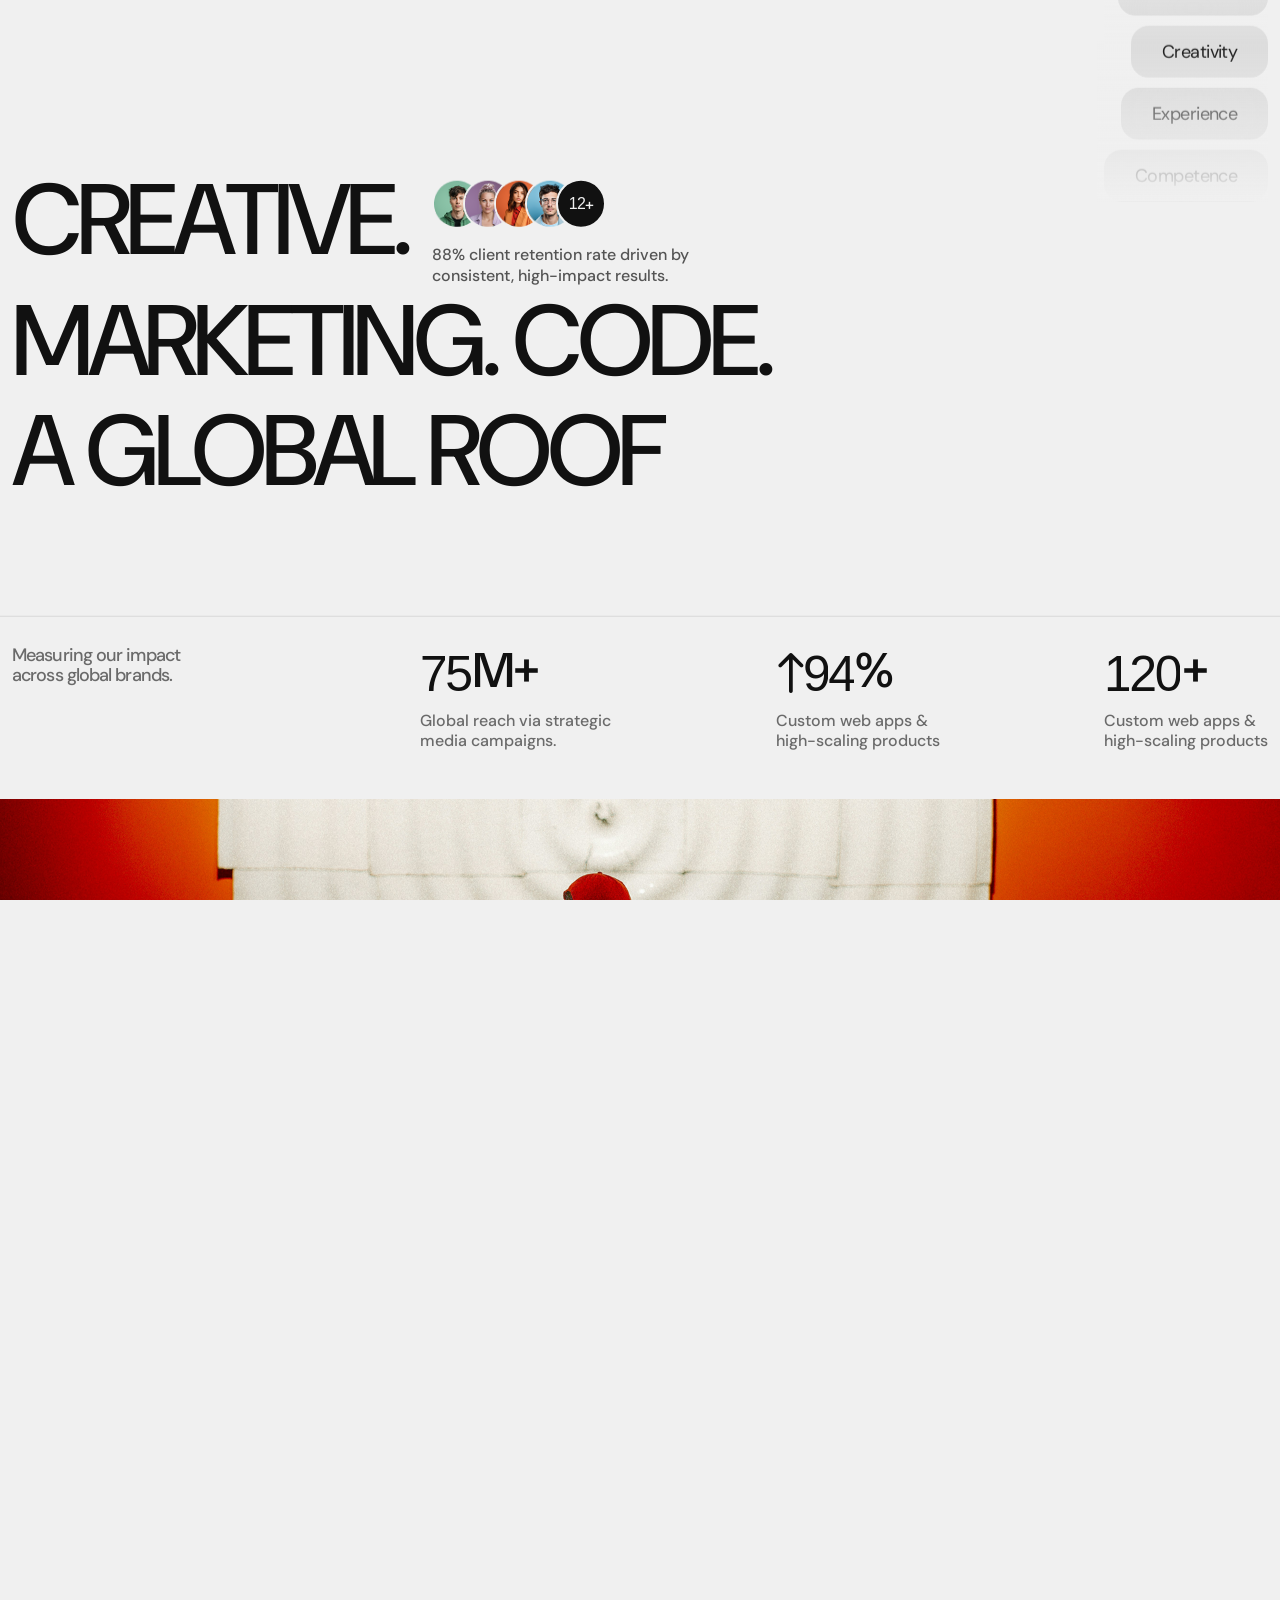
==== commit d643e372: "review done" ====
--- a/index.html
+++ b/index.html
@@ -1,5 +1,5 @@
 <!DOCTYPE html>
-<html lang="en" data-theme="business">
+<html lang="en" data-theme="business" class="is-loading">
 
 <head>
   <meta charset="UTF-8">
@@ -29,24 +29,15 @@
 
 <body>
 
-  <div class="loader-wrap">
-    <svg viewBox="0 0 1000 1000" preserveAspectRatio="none">
-      <path id="svg" d="M0,1005S175,995,500,995s500,5,500,5V0H0Z"></path>
-    </svg>
-
-    <div class="loader-wrap-heading">
-      <div class="load-text">
-        <span>g</span>
-        <span>r</span>
-        <span>a</span>
-        <span>f</span>
-        <span>i</span>
-        <span>n</span>
-        <span>u</span>
-        <span>t</span>
-      </div>
-    </div>
+  <div class="loader" data-loader>
+    <span class="loader__line" data-loader-line></span>
+    <span class="loader__word" data-loader-word>Ola</span>
+    <span class="loader__mouse" data-loader-mouse>
+      <span class="loader__mouse-wheel"></span>
+    </span>
   </div>
+
+  <!-- Sroll to top -->
 
   <!-- Sroll to top -->
   <div class="progress-wrap">
@@ -129,30 +120,21 @@
                 <div class="header__nav">
                   <nav class="main-menu">
                     <ul>
-                      <li><a href="index.html">Home</a></li>
-                      <li><a href="about-us.html">About Us</a></li>
+                      <li><a href="index.html">home</a></li>
+                      <li><a href="work.html">Work</a></li>
+                      <li><a href="about-us.html">About</a></li>
                       <li class="menu-item-has-children ">
                         <a href="#">Pages</a>
                         <ul class="dp-menu">
                           <li><a href="service.html">Services</a></li>
-                          <li><a href="careers.html">Careers</a></li>
+                          <li><a href="work-details.html">Work Details</a></li>
+                          <li><a href="blog.html">Blog</a></li>
+                          <li><a href="blog-details.html">Blog Details</a></li>
                           <li><a href="privacy.html">Privacy</a></li>
                         </ul>
                       </li>
-                      <li class="menu-item-has-children ">
-                        <a href="#">work </a>
-                        <ul class="dp-menu">
-                          <li><a href="work.html">Work</a></li>
-                          <li><a href="work-details.html">Work Details</a></li>
-                        </ul>
-                      </li>
-                      <li class="menu-item-has-children ">
-                        <a href="#">Blog</a>
-                        <ul class="dp-menu">
-                          <li><a href="blog.html">Blog</a></li>
-                          <li><a href="blog-details.html">Blog Details</a></li>
-                        </ul>
-                      </li>
+                      <li><a href="work.html">Work</a></li>
+                      <li><a href="careers.html">Careers</a></li>
                       <li><a href="contact.html">Contact</a></li>
                     </ul>
                   </nav>
@@ -672,10 +654,10 @@
                                 <li>Content &amp; Messaging</li>
                                 <li>Motion &amp; Interaction</li>
                               </ul>
-                              <h2 class="title">Brand <br> Identity</h2>
+                              <h2 class="title"><a href="service.html">Brand <br> Identity</a></h2>
                             </div>
                             <div class="section-image">
-                              <img src="assets/imgs/home/service-1.jpg" alt="">
+                              <img src="assets/imgs/home/service-1.jpg" alt="img">
                             </div>
                             <div class="text-wrapper">
                               <h2 class="title">01</h2>
@@ -711,10 +693,10 @@
                                 <li>Content &amp; Messaging</li>
                                 <li>Motion &amp; Interaction</li>
                               </ul>
-                              <h2 class="title">Product <br> Design</h2>
+                              <h2 class="title"><a href="service.html">Product <br> Design</a></h2>
                             </div>
                             <div class="section-image">
-                              <img src="assets/imgs/home/service-1.jpg" alt="">
+                              <img src="assets/imgs/home/service-1.jpg" alt="img">
                             </div>
                             <div class="text-wrapper">
                               <h2 class="title">02</h2>
@@ -750,10 +732,10 @@
                                 <li>Content &amp; Messaging</li>
                                 <li>Motion &amp; Interaction</li>
                               </ul>
-                              <h2 class="title">Develop<br>ment</h2>
+                              <h2 class="title"><a href="service.html">Develop<br>ment</a></h2>
                             </div>
                             <div class="section-image">
-                              <img src="assets/imgs/home/service-1.jpg" alt="">
+                              <img src="assets/imgs/home/service-1.jpg" alt="img">
                             </div>
                             <div class="text-wrapper">
                               <h2 class="title">03</h2>
@@ -789,10 +771,10 @@
                                 <li class="is-active">Content &amp; Messaging</li>
                                 <li>Motion &amp; Interaction</li>
                               </ul>
-                              <h2 class="title">Content &amp; <br> Messaging</h2>
+                              <h2 class="title"><a href="service.html">Content &amp; <br> Messaging</a></h2>
                             </div>
                             <div class="section-image">
-                              <img src="assets/imgs/home/service-1.jpg" alt="">
+                              <img src="assets/imgs/home/service-1.jpg" alt="img">
                             </div>
                             <div class="text-wrapper">
                               <h2 class="title">04</h2>
@@ -828,10 +810,10 @@
                                 <li>Content &amp; Messaging</li>
                                 <li class="is-active">Motion &amp; Interaction</li>
                               </ul>
-                              <h2 class="title">Motion &amp; <br> Interaction</h2>
+                              <h2 class="title"><a href="service.html">Motion &amp; <br> Interaction</a></h2>
                             </div>
                             <div class="section-image">
-                              <img src="assets/imgs/home/service-1.jpg" alt="">
+                              <img src="assets/imgs/home/service-1.jpg" alt="img">
                             </div>
                             <div class="text-wrapper">
                               <h2 class="title">05</h2>
@@ -1140,11 +1122,16 @@
                   <div class="swiper-slide">
                     <div class="testimonial__thumb">
                       <img src="assets/imgs/home/testimonial-img-1.png" alt="img not found">
+                  
                       <div class="testimonial__video">
-                        <a href="assets/imgs/home/hero-video.mp4" class="video-popup">
+                        <a href="assets/imgs/home/hero-video.mp4" class="testimonial__play" aria-label="Play video">
                           <i class="fa-solid fa-play"></i>
                         </a>
                       </div>
+                  
+                      <video class="testimonial__player" playsinline controls preload="none">
+                        <source src="assets/imgs/home/hero-video.mp4" type="video/mp4">
+                      </video>
                     </div>
                   </div>
                   <div class="swiper-slide">
@@ -1169,11 +1156,16 @@
                   <div class="swiper-slide">
                     <div class="testimonial__thumb">
                       <img src="assets/imgs/home/testimonial-img-2.png" alt="img not found">
+                  
                       <div class="testimonial__video">
-                        <a href="assets/imgs/home/hero-video.mp4" class="video-popup">
+                        <a href="assets/imgs/home/hero-video.mp4" class="testimonial__play" aria-label="Play video">
                           <i class="fa-solid fa-play"></i>
                         </a>
                       </div>
+                  
+                      <video class="testimonial__player" playsinline controls preload="none">
+                        <source src="assets/imgs/home/hero-video.mp4" type="video/mp4">
+                      </video>
                     </div>
                   </div>
                 </div>
@@ -1538,7 +1530,7 @@
                     <h3 class="title">স্বাগতম</h3>
                     <span class="office__time" data-timezone="Asia/Kuala_Lumpur">01:52:57</span>
                   </div>
-                  <p class="office__city">Kuala Lumpur</p>
+                  <p class="office__city">Dhaka</p>
                   <h2 class="office__address">
                     <a href="#">Floor 3rd, Apartment 154, <br> Road C1, 1430 Dhaka, Bangladesh</a>
                   </h2>
--- a/assets/css/style.css
+++ b/assets/css/style.css
@@ -3074,6 +3074,12 @@
   width: 100%;
   height: 100%;
   object-fit: cover;
+  overflow: hidden;
+  transition: all 0.3s ease-in-out;
+  cursor: pointer;
+}
+.team__photo:hover img {
+  transform: scale(1.1);
 }
 .team__name {
   font-weight: 500;
@@ -4151,7 +4157,7 @@
     line-height: 1.2;
   }
 }
-.work-page__list {
+.work-page .nav-pills {
   display: flex;
   align-items: center;
   gap: 15px;
@@ -4163,17 +4169,39 @@
   flex-wrap: wrap;
 }
 @media only screen and (max-width: 1199px) {
-  .work-page__list {
+  .work-page .nav-pills {
     margin-top: 30px;
   }
 }
-.work-page__list li {
+.work-page .nav-link {
   list-style: none;
   font-weight: 500;
   font-size: 18px;
   line-height: 22px;
   color: #111111;
   font-family: var(--font_bai-jamjuree);
+  list-style: none;
+  transition: all 0.3s ease-in-out;
+  display: flex;
+  align-items: center;
+  gap: 10px;
+  transition: all 0.2s ease;
+  width: 100%;
+  padding: 0;
+}
+.work-page .nav-link.active, .work-page .nav-link:hover {
+  background: transparent;
+  color: var(--primary);
+  text-decoration-line: underline;
+}
+.work-page .tab-content .tab-pane {
+  opacity: 0;
+  transform: translateY(25px);
+  transition: all 0.3s ease-in-out;
+}
+.work-page .tab-content .tab-pane.show.active {
+  opacity: 1;
+  transform: translateY(0);
 }
 .work-page__inner {
   display: grid;
@@ -5568,6 +5596,47 @@
 .testimonial__video a i {
   color: var(--white);
   font-size: 16px;
+}
+.testimonial__thumb {
+  position: relative;
+  overflow: hidden;
+}
+.testimonial__thumb img {
+  display: block;
+  width: 100%;
+}
+.testimonial__thumb.is-playing .testimonial__video {
+  opacity: 0;
+  visibility: hidden;
+}
+.testimonial__thumb.is-playing .testimonial__player {
+  opacity: 1;
+  visibility: visible;
+}
+.testimonial__video {
+  position: absolute;
+  left: 30px;
+  top: 30px;
+  z-index: 2;
+  transition: opacity 0.3s, visibility 0.3s;
+}
+@media only screen and (max-width: 767px) {
+  .testimonial__video {
+    left: 15px;
+    top: 15px;
+  }
+}
+.testimonial__player {
+  position: absolute;
+  inset: 0;
+  width: 100%;
+  height: 100%;
+  object-fit: cover;
+  background: #000;
+  z-index: 3;
+  opacity: 0;
+  visibility: hidden;
+  transition: opacity 0.3s, visibility 0.3s;
 }
 
 .brand-section__wrapper .decs {
@@ -6568,39 +6637,124 @@
 }
 .work-section__wrapper > .work-section__item:nth-child(5n+1) {
   grid-column: 1/span 4;
-  grid-row: 1;
   margin-right: 34px;
 }
 .work-section__wrapper > .work-section__item:nth-child(5n+2) {
   grid-column: 5/span 5;
-  grid-row: 1;
   margin-inline: -13px 45px;
 }
 .work-section__wrapper > .work-section__item:nth-child(5n+3) {
   grid-column: 1/span 4;
-  grid-row: 2;
   margin-top: 635px;
   margin-right: 34px;
 }
 .work-section__wrapper > .work-section__item:nth-child(5n+4) {
   grid-column: 5/span 4;
-  grid-row: 2;
   align-self: start;
   margin-inline: -13px -77px;
 }
 .work-section__wrapper > .work-section__item:nth-child(5n+5) {
   grid-column: 10/span 4;
-  grid-row: 2;
   align-self: start;
   margin-left: -60px;
 }
+.work-section__wrapper > .work-section__item:nth-child(1),
+.work-section__wrapper > .work-section__item:nth-child(2) {
+  grid-row: 1;
+}
+.work-section__wrapper > .work-section__item:nth-child(3),
+.work-section__wrapper > .work-section__item:nth-child(4),
+.work-section__wrapper > .work-section__item:nth-child(5) {
+  grid-row: 2;
+}
+.work-section__wrapper > .work-section__item:nth-child(6),
+.work-section__wrapper > .work-section__item:nth-child(7) {
+  grid-row: 3;
+}
+.work-section__wrapper > .work-section__item:nth-child(8),
+.work-section__wrapper > .work-section__item:nth-child(9),
+.work-section__wrapper > .work-section__item:nth-child(10) {
+  grid-row: 4;
+}
+.work-section__wrapper > .work-section__item:nth-child(11),
+.work-section__wrapper > .work-section__item:nth-child(12) {
+  grid-row: 5;
+}
+.work-section__wrapper > .work-section__item:nth-child(13),
+.work-section__wrapper > .work-section__item:nth-child(14),
+.work-section__wrapper > .work-section__item:nth-child(15) {
+  grid-row: 6;
+}
+.work-section__wrapper > .work-section__item:nth-child(16),
+.work-section__wrapper > .work-section__item:nth-child(17) {
+  grid-row: 7;
+}
+.work-section__wrapper > .work-section__item:nth-child(18),
+.work-section__wrapper > .work-section__item:nth-child(19),
+.work-section__wrapper > .work-section__item:nth-child(20) {
+  grid-row: 8;
+}
+.work-section__wrapper > .work-section__item:nth-child(21),
+.work-section__wrapper > .work-section__item:nth-child(22) {
+  grid-row: 9;
+}
+.work-section__wrapper > .work-section__item:nth-child(23),
+.work-section__wrapper > .work-section__item:nth-child(24),
+.work-section__wrapper > .work-section__item:nth-child(25) {
+  grid-row: 10;
+}
+.work-section__wrapper > .work-section__item:nth-child(26),
+.work-section__wrapper > .work-section__item:nth-child(27) {
+  grid-row: 11;
+}
+.work-section__wrapper > .work-section__item:nth-child(28),
+.work-section__wrapper > .work-section__item:nth-child(29),
+.work-section__wrapper > .work-section__item:nth-child(30) {
+  grid-row: 12;
+}
+.work-section__wrapper > .work-section__item:nth-child(31),
+.work-section__wrapper > .work-section__item:nth-child(32) {
+  grid-row: 13;
+}
+.work-section__wrapper > .work-section__item:nth-child(33),
+.work-section__wrapper > .work-section__item:nth-child(34),
+.work-section__wrapper > .work-section__item:nth-child(35) {
+  grid-row: 14;
+}
+.work-section__wrapper > .work-section__item:nth-child(36),
+.work-section__wrapper > .work-section__item:nth-child(37) {
+  grid-row: 15;
+}
+.work-section__wrapper > .work-section__item:nth-child(38),
+.work-section__wrapper > .work-section__item:nth-child(39),
+.work-section__wrapper > .work-section__item:nth-child(40) {
+  grid-row: 16;
+}
+.work-section__wrapper > .work-section__item:nth-child(41),
+.work-section__wrapper > .work-section__item:nth-child(42) {
+  grid-row: 17;
+}
+.work-section__wrapper > .work-section__item:nth-child(43),
+.work-section__wrapper > .work-section__item:nth-child(44),
+.work-section__wrapper > .work-section__item:nth-child(45) {
+  grid-row: 18;
+}
+.work-section__wrapper > .work-section__item:nth-child(46),
+.work-section__wrapper > .work-section__item:nth-child(47) {
+  grid-row: 19;
+}
+.work-section__wrapper > .work-section__item:nth-child(48),
+.work-section__wrapper > .work-section__item:nth-child(49),
+.work-section__wrapper > .work-section__item:nth-child(50) {
+  grid-row: 20;
+}
 .work-section__wrapper .work-section__btn {
   grid-column: 5/span 4;
-  grid-row: 2;
+  grid-row: 4;
   align-self: end;
   z-index: 2;
 }
-@media only screen and (max-width: 1919px) {
+@media only screen and (max-width: 1199px) {
   .work-section__wrapper .work-section__btn {
     grid-row: 3;
   }
@@ -6616,17 +6770,18 @@
     margin-inline: 0;
   }
   .work-section__wrapper > .work-section__item:nth-child(5n+3) {
-    margin-top: 100px;
+    margin-top: 635px;
     margin-right: 0;
   }
+}
+@media only screen and (max-width: 1919px) and (max-width: 1399px) {
+  .work-section__wrapper > .work-section__item:nth-child(5n+3) {
+    margin-top: 320px;
+  }
+}
+@media only screen and (max-width: 1919px) {
   .work-section__wrapper > .work-section__item:nth-child(5n+5) {
     grid-column: 9/span 4;
-  }
-}
-@media only screen and (max-width: 1399px) {
-  .work-section__wrapper > .work-section__item:nth-child(5n+2) {
-    grid-column: 5/span 7;
-    margin-right: 0;
   }
 }
 @media only screen and (max-width: 1199px) {
@@ -6663,13 +6818,17 @@
 .work-section__btn {
   transform: translateY(-82px);
 }
-@media only screen and (max-width: 1919px) {
+@media only screen and (max-width: 1199px) {
   .work-section__btn {
     transform: none;
   }
 }
 .work-section__btn .rr-btn {
   text-transform: none;
+}
+.work-section__thumb {
+  position: relative;
+  overflow: hidden;
 }
 .work-section__thumb img {
   display: block;
@@ -6699,16 +6858,6 @@
   line-height: 26px;
   letter-spacing: -0.03em;
   color: #999999;
-}
-.work-section__thumb {
-  position: relative;
-  overflow: hidden;
-}
-.work-section__thumb img {
-  display: block;
-  width: 100%;
-  height: 100%;
-  object-fit: cover;
 }
 .work-section__gif {
   position: absolute;
@@ -7313,6 +7462,105 @@
   max-width: 290px;
 }
 
+.loader {
+  position: fixed;
+  inset: 0;
+  z-index: 99999;
+  display: flex;
+  align-items: center;
+  justify-content: center;
+  background: #fff;
+  visibility: visible;
+  opacity: 1;
+  transform: translateY(0);
+  will-change: transform;
+}
+.loader__word {
+  font-weight: 600;
+  font-size: 150px;
+  line-height: 145px;
+  letter-spacing: -0.05em;
+  text-transform: uppercase;
+  color: #111111;
+  white-space: nowrap;
+  will-change: opacity, transform;
+}
+@media only screen and (max-width: 1199px) {
+  .loader__word {
+    font-size: 100px;
+  }
+}
+@media only screen and (max-width: 991px) {
+  .loader__word {
+    font-size: 80px;
+  }
+}
+@media only screen and (max-width: 767px) {
+  .loader__word {
+    font-size: 60px;
+    letter-spacing: -0.02em;
+  }
+}
+@media (max-width: 575px) {
+  .loader__word {
+    font-size: 40px;
+    letter-spacing: -0.02em;
+  }
+}
+.loader__line {
+  position: absolute;
+  top: 0;
+  left: 50%;
+  width: 1px;
+  height: calc(50% - 160px);
+  margin-left: -0.5px;
+  background: #D9D9D9;
+  transform-origin: top center;
+  will-change: transform;
+}
+@media only screen and (max-width: 991px) {
+  .loader__line {
+    height: calc(50% - 100px);
+  }
+}
+.loader__mouse {
+  position: absolute;
+  bottom: 40px;
+  left: 50%;
+  width: 32px;
+  height: 55px;
+  margin-left: -9px;
+  border: 1px solid #D9D9D9;
+  border-radius: 18px;
+  will-change: opacity;
+}
+.loader__mouse-wheel {
+  position: absolute;
+  top: 6px;
+  left: 50%;
+  width: 2px;
+  height: 5.5px;
+  margin-left: -1px;
+  border-radius: 2px;
+  background: #D9D9D9;
+  animation: loader-wheel 1.4s ease-in-out infinite;
+}
+
+html.is-loading,
+html.is-loading body {
+  overflow: hidden;
+}
+
+html,
+body {
+  min-height: 100%;
+}
+
+#smooth-wrapper,
+#smooth-content {
+  visibility: visible;
+}
+
 .privacy__wrapper {
   display: grid;
   grid-template-columns: 1fr 1160px;
@@ -7343,7 +7591,11 @@
     grid-template-columns: 1fr;
   }
 }
-.privacy__list li {
+.privacy .nav-pills {
+  display: block;
+}
+.privacy .nav-link {
+  list-style: none;
   font-weight: 500;
   font-size: 20px;
   line-height: 24px;
@@ -7351,13 +7603,26 @@
   color: rgba(17, 17, 17, 0.45);
   list-style: none;
   transition: all 0.3s ease-in-out;
-  cursor: pointer;
-}
-.privacy__list li:not(:last-child) {
+  display: flex;
+  align-items: center;
+  gap: 10px;
+  transition: all 0.2s ease;
+  width: 100%;
+  padding: 0;
   margin-bottom: 13px;
 }
-.privacy__list li:hover {
+.privacy .nav-link.active, .privacy .nav-link:hover {
+  background: transparent;
   color: var(--primary);
+}
+.privacy .tab-content .tab-pane {
+  opacity: 0;
+  transform: translateY(25px);
+  transition: all 0.3s ease-in-out;
+}
+.privacy .tab-content .tab-pane.show.active {
+  opacity: 1;
+  transform: translateY(0);
 }
 .privacy__inner {
   padding-left: 200px;
@@ -7605,6 +7870,12 @@
 @media only screen and (max-width: 1919px) {
   .careers__item {
     grid-template-columns: 1fr 515px 90px 283px;
+    gap: 120px;
+  }
+}
+@media only screen and (max-width: 1399px) {
+  .careers__item {
+    grid-template-columns: 1fr 515px 90px 283px;
     gap: 50px;
   }
 }
@@ -7666,6 +7937,11 @@
   margin-top: 24px;
 }
 @media only screen and (max-width: 1919px) {
+  .careers__wrap {
+    gap: 82px;
+  }
+}
+@media only screen and (max-width: 1399px) {
   .careers__wrap {
     grid-template-columns: 1fr 611px;
     gap: 50px;
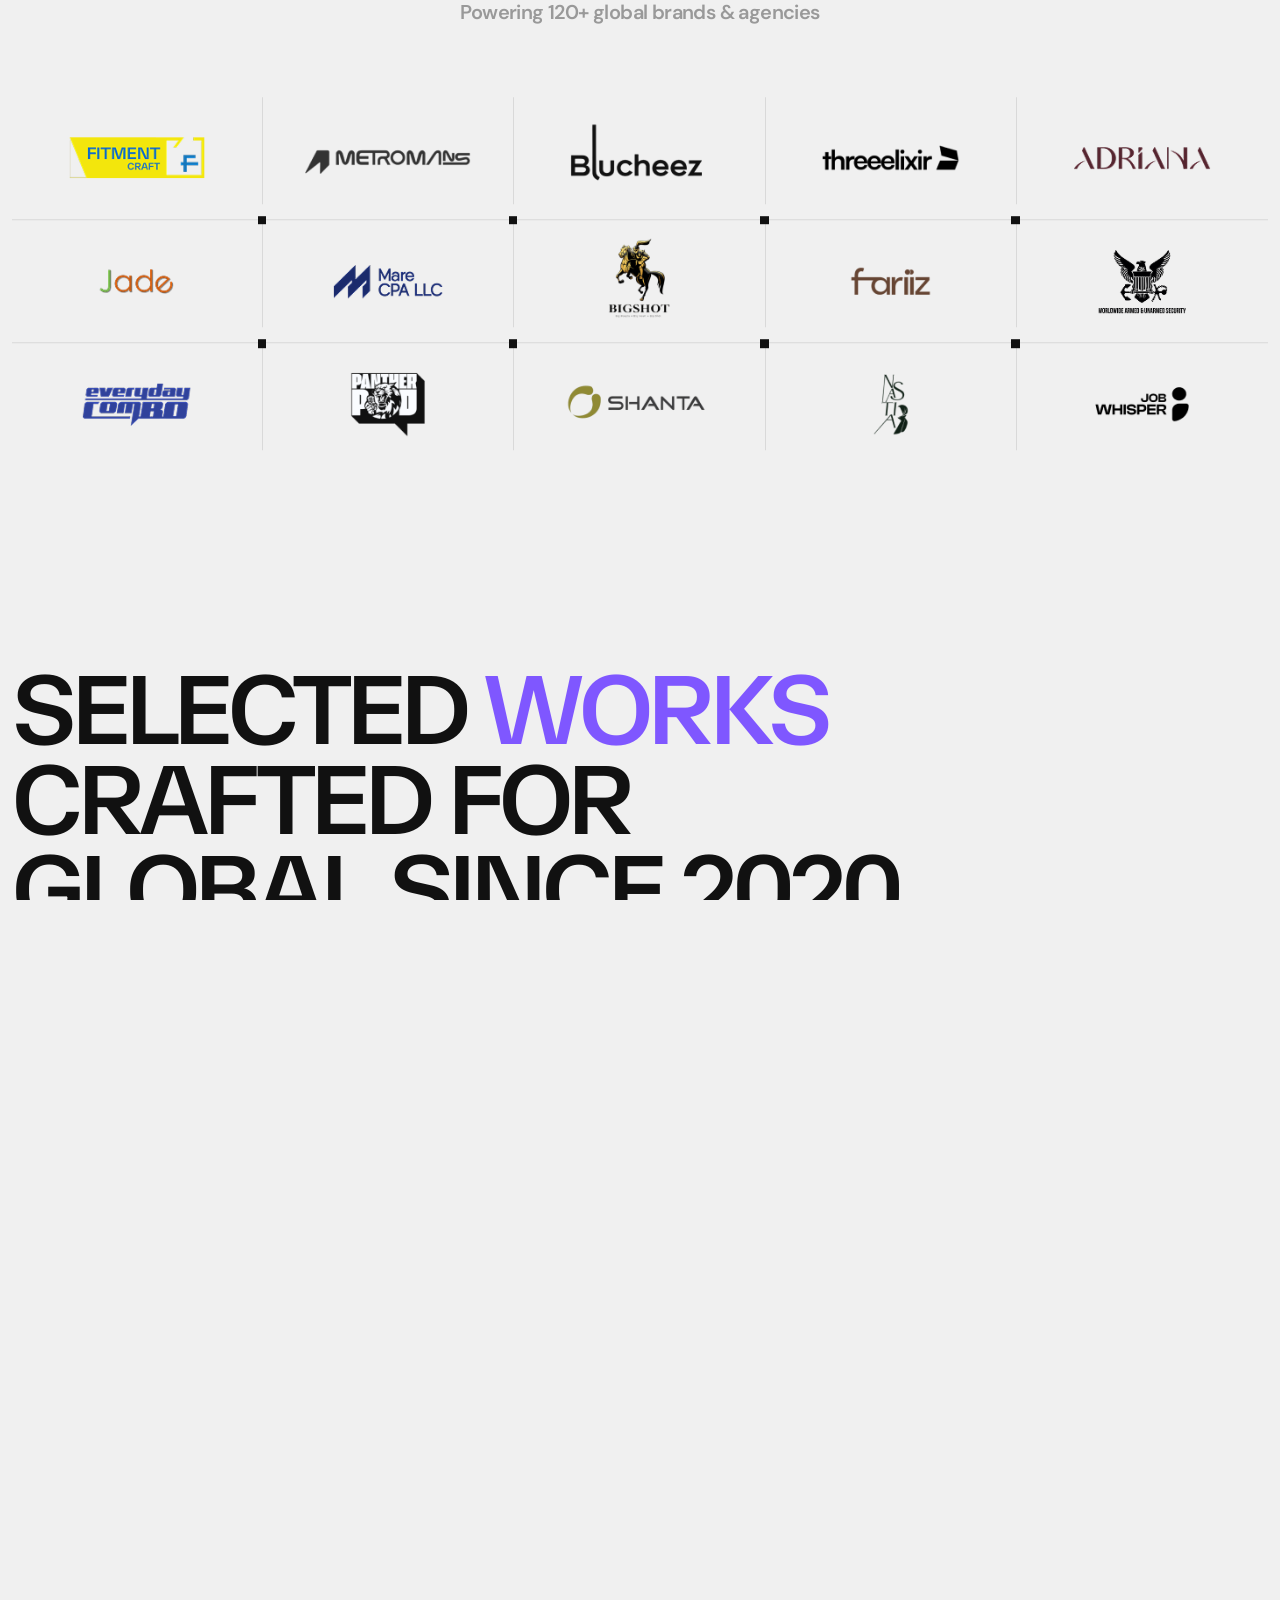
==== commit 4ef7bebf: "review done" ====
--- a/index.html
+++ b/index.html
@@ -32,9 +32,6 @@
   <div class="loader" data-loader>
     <span class="loader__line" data-loader-line></span>
     <span class="loader__word" data-loader-word>Ola</span>
-    <span class="loader__mouse" data-loader-mouse>
-      <span class="loader__mouse-wheel"></span>
-    </span>
   </div>
 
   <!-- Sroll to top -->
@@ -98,84 +95,86 @@
   <div class="has-smooth" id="has_smooth"></div>
   <div id="smooth-wrapper">
     <div id="smooth-content">
-      <!-- Header area start -->
-      <header class="header-area">
-        <div class="container rr-container-1844">
-          <div class="header-main">
-            <div class="header-area__inner">
-              <div class="header__box">
-                <div class="header__logo">
-                  <div class="header__navicon">
-                    <button class="side-toggle"><img src="assets/imgs/header/icon.svg" alt="image"></button>
-                  </div>
-                  <a href="index.html">
-                    <img src="assets/imgs/logo/logo.svg" class="normal-logo" alt="Site Logo">
-                  </a>
-                </div>
-                <div class="header__deta">
-                  <p>ESTab - 2020</p>
-                </div>
-              </div>
-              <div class="header-wrap">
-                <div class="header__nav">
-                  <nav class="main-menu">
-                    <ul>
-                      <li><a href="index.html">home</a></li>
-                      <li><a href="work.html">Work</a></li>
-                      <li><a href="about-us.html">About</a></li>
-                      <li class="menu-item-has-children ">
-                        <a href="#">Pages</a>
-                        <ul class="dp-menu">
-                          <li><a href="service.html">Services</a></li>
-                          <li><a href="work-details.html">Work Details</a></li>
-                          <li><a href="blog.html">Blog</a></li>
-                          <li><a href="blog-details.html">Blog Details</a></li>
-                          <li><a href="privacy.html">Privacy</a></li>
-                        </ul>
-                      </li>
-                      <li><a href="work.html">Work</a></li>
-                      <li><a href="careers.html">Careers</a></li>
-                      <li><a href="contact.html">Contact</a></li>
-                    </ul>
-                  </nav>
-                </div>
-                <div class="header__inner">
-                  <div class="header__button">
-                    <a href="contact.html" class="rr-btn">
-                      <span class="btn-wrap">
-                        <span class="text-one">Let’s Talk <i class="fas fa-chevron-right"></i></span>
-                        <span class="text-two">Let’s Talk <i class="fas fa-chevron-right"></i></span>
-                      </span>
-                    </a>
-                  </div>
-                  <div class="country-list">
-                    <div class="custom-select">
-                      <div class="selected">
-                        <span>Eng</span>
-                        <i class="fa-light fa-angle-down"></i>
-                      </div>
-                      <ul class="dropdown">
-                        <li>
-                          Eng
-                        </li>
-                        <li>
-                          Fra
-                        </li>
-                        <li>Esp
-                        </li>
-                      </ul>
-                    </div>
-                  </div>
-                  <div class="header__navicon">
-                    <button class="side-toggle"><img src="assets/imgs/header/icon.svg" alt="image"></button>
-                  </div>
-                </div>
-              </div>
-            </div>
-          </div>
-        </div>
-      </header>
-      <!-- Header area end -->
+            <!-- Header area start -->
+            <header class="header-area">
+              <div class="container rr-container-1844">
+                  <div class="header-main">
+                      <div class="header-area__inner">
+                          <div class="header__box">
+                              <div class="header__logo">
+                                  <div class="header__navicon">
+                                      <button class="side-toggle"><img src="assets/imgs/header/icon.svg"
+                                              alt="image"></button>
+                                  </div>
+                                  <a href="index.html">
+                                      <img src="assets/imgs/logo/logo.svg" class="normal-logo" alt="Site Logo">
+                                  </a>
+                              </div>
+                              <div class="header__deta">
+                                  <p>ESTab - 2020</p>
+                              </div>
+                          </div>
+                          <div class="header-wrap">
+                              <div class="header__nav">
+                                  <nav class="main-menu">
+                                      <ul>
+                                          <li><a href="work.html">Work</a></li>
+                                          <li><a href="about-us.html">About</a></li>
+                                          <li class="menu-item-has-children ">
+                                              <a href="#">Pages</a>
+                                              <ul class="dp-menu">
+                                                  <li><a href="service.html">Services</a></li>
+                                                  <li><a href="work-details.html">Work Details</a></li>
+                                                  <li><a href="blog.html">Blog</a></li>
+                                                  <li><a href="blog-details.html">Blog Details</a></li>
+                                                  <li><a href="privacy.html">Privacy</a></li>
+                                              </ul>
+                                          </li>
+                                          <li><a href="careers.html">Careers</a></li>
+                                          <li><a href="contact.html">Contact</a></li>
+                                      </ul>
+                                  </nav>
+                              </div>
+                              <div class="header__inner">
+                                  <div class="header__button">
+                                      <a href="contact.html" class="rr-btn">
+                                          <span class="btn-wrap">
+                                              <span class="text-one">Let’s Talk <i
+                                                      class="fas fa-chevron-right"></i></span>
+                                              <span class="text-two">Let’s Talk <i
+                                                      class="fas fa-chevron-right"></i></span>
+                                          </span>
+                                      </a>
+                                  </div>
+                                  <div class="country-list">
+                                      <div class="custom-select">
+                                          <div class="selected">
+                                              <span>Eng</span>
+                                              <i class="fa-light fa-angle-down"></i>
+                                          </div>
+                                          <ul class="dropdown">
+                                              <li>
+                                                  Eng
+                                              </li>
+                                              <li>
+                                                  Fra
+                                              </li>
+                                              <li>Esp
+                                              </li>
+                                          </ul>
+                                      </div>
+                                  </div>
+                                  <div class="header__navicon">
+                                      <button class="side-toggle"><img src="assets/imgs/header/icon.svg"
+                                              alt="image"></button>
+                                  </div>
+                              </div>
+                          </div>
+                      </div>
+                  </div>
+              </div>
+          </header>
+          <!-- Header area end -->
       <main>
         <!-- hero area start -->
 
@@ -630,7 +629,7 @@
         </section>
 
         <!-- service area start -->
-        <section class="service">
+        <section class="service section-space-bottom">
           <div class="container rr-container-1844">
             <div class="service__info" data-aos="fade-up" data-aos-duration="600" data-aos-delay="200">
               <h2 class="title">Creative Capabilities From identity <img src="assets/imgs/icon/service-icon.png"
--- a/assets/css/style.css
+++ b/assets/css/style.css
@@ -4208,49 +4208,164 @@
   grid-template-columns: repeat(12, 1fr);
   gap: 100px 10px;
 }
-.work-page__inner > *:nth-child(5n+1) {
+.work-page__inner > .work-page__item:nth-child(5n+1) {
   grid-column: 1/span 4;
   margin-right: 34px;
 }
-.work-page__inner > *:nth-child(5n+2) {
+.work-page__inner > .work-page__item:nth-child(5n+2) {
   grid-column: 5/span 5;
   margin-inline: -13px 45px;
 }
-.work-page__inner > *:nth-child(5n+3) {
+.work-page__inner > .work-page__item:nth-child(5n+3) {
   grid-column: 1/span 4;
   margin-top: 635px;
   margin-right: 34px;
 }
-.work-page__inner > *:nth-child(5n+4) {
+.work-page__inner > .work-page__item:nth-child(5n+4) {
   grid-column: 5/span 4;
+  align-self: start;
   margin-inline: -13px -77px;
 }
-.work-page__inner > *:nth-child(5n+5) {
+.work-page__inner > .work-page__item:nth-child(5n+5) {
   grid-column: 10/span 4;
+  align-self: start;
   margin-left: -60px;
+}
+.work-page__inner > .work-page__item:nth-child(1),
+.work-page__inner > .work-page__item:nth-child(2) {
+  grid-row: 1;
+}
+.work-page__inner > .work-page__item:nth-child(3),
+.work-page__inner > .work-page__item:nth-child(4),
+.work-page__inner > .work-page__item:nth-child(5) {
+  grid-row: 2;
+}
+.work-page__inner > .work-page__item:nth-child(6),
+.work-page__inner > .work-page__item:nth-child(7) {
+  grid-row: 3;
+}
+.work-page__inner > .work-page__item:nth-child(8),
+.work-page__inner > .work-page__item:nth-child(9),
+.work-page__inner > .work-page__item:nth-child(10) {
+  grid-row: 4;
+}
+.work-page__inner > .work-page__item:nth-child(11),
+.work-page__inner > .work-page__item:nth-child(12) {
+  grid-row: 5;
+}
+.work-page__inner > .work-page__item:nth-child(13),
+.work-page__inner > .work-page__item:nth-child(14),
+.work-page__inner > .work-page__item:nth-child(15) {
+  grid-row: 6;
+}
+.work-page__inner > .work-page__item:nth-child(16),
+.work-page__inner > .work-page__item:nth-child(17) {
+  grid-row: 7;
+}
+.work-page__inner > .work-page__item:nth-child(18),
+.work-page__inner > .work-page__item:nth-child(19),
+.work-page__inner > .work-page__item:nth-child(20) {
+  grid-row: 8;
+}
+.work-page__inner > .work-page__item:nth-child(21),
+.work-page__inner > .work-page__item:nth-child(22) {
+  grid-row: 9;
+}
+.work-page__inner > .work-page__item:nth-child(23),
+.work-page__inner > .work-page__item:nth-child(24),
+.work-page__inner > .work-page__item:nth-child(25) {
+  grid-row: 10;
+}
+.work-page__inner > .work-page__item:nth-child(26),
+.work-page__inner > .work-page__item:nth-child(27) {
+  grid-row: 11;
+}
+.work-page__inner > .work-page__item:nth-child(28),
+.work-page__inner > .work-page__item:nth-child(29),
+.work-page__inner > .work-page__item:nth-child(30) {
+  grid-row: 12;
+}
+.work-page__inner > .work-page__item:nth-child(31),
+.work-page__inner > .work-page__item:nth-child(32) {
+  grid-row: 13;
+}
+.work-page__inner > .work-page__item:nth-child(33),
+.work-page__inner > .work-page__item:nth-child(34),
+.work-page__inner > .work-page__item:nth-child(35) {
+  grid-row: 14;
+}
+.work-page__inner > .work-page__item:nth-child(36),
+.work-page__inner > .work-page__item:nth-child(37) {
+  grid-row: 15;
+}
+.work-page__inner > .work-page__item:nth-child(38),
+.work-page__inner > .work-page__item:nth-child(39),
+.work-page__inner > .work-page__item:nth-child(40) {
+  grid-row: 16;
+}
+.work-page__inner > .work-page__item:nth-child(41),
+.work-page__inner > .work-page__item:nth-child(42) {
+  grid-row: 17;
+}
+.work-page__inner > .work-page__item:nth-child(43),
+.work-page__inner > .work-page__item:nth-child(44),
+.work-page__inner > .work-page__item:nth-child(45) {
+  grid-row: 18;
+}
+.work-page__inner > .work-page__item:nth-child(46),
+.work-page__inner > .work-page__item:nth-child(47) {
+  grid-row: 19;
+}
+.work-page__inner > .work-page__item:nth-child(48),
+.work-page__inner > .work-page__item:nth-child(49),
+.work-page__inner > .work-page__item:nth-child(50) {
+  grid-row: 20;
+}
+.work-page__inner .work-page__btn {
+  grid-column: 5/span 4;
+  grid-row: 4;
+  align-self: end;
+  z-index: 2;
+}
+@media only screen and (max-width: 1199px) {
+  .work-page__inner .work-page__btn {
+    grid-row: 3;
+  }
+}
+.work-page__inner .work-page__btnn {
+  grid-column: 5/span 4;
+  grid-row: 2;
+  align-self: end;
+  z-index: 2;
+}
+@media only screen and (max-width: 1199px) {
+  .work-page__inner .work-page__btnn {
+    grid-row: 3;
+  }
 }
 @media only screen and (max-width: 1919px) {
   .work-page__inner {
     gap: 60px 25px;
   }
-  .work-page__inner > *:nth-child(5n+1) {
+  .work-page__inner > .work-page__item:nth-child(5n+1) {
     margin-right: 0;
   }
-  .work-page__inner > *:nth-child(5n+2), .work-page__inner > *:nth-child(5n+4), .work-page__inner > *:nth-child(5n+5) {
+  .work-page__inner > .work-page__item:nth-child(5n+2), .work-page__inner > .work-page__item:nth-child(5n+4), .work-page__inner > .work-page__item:nth-child(5n+5) {
     margin-inline: 0;
   }
-  .work-page__inner > *:nth-child(5n+3) {
-    margin-top: 100px;
+  .work-page__inner > .work-page__item:nth-child(5n+3) {
+    margin-top: 635px;
     margin-right: 0;
   }
-  .work-page__inner > *:nth-child(5n+5) {
+}
+@media only screen and (max-width: 1919px) and (max-width: 1399px) {
+  .work-page__inner > .work-page__item:nth-child(5n+3) {
+    margin-top: 320px;
+  }
+}
+@media only screen and (max-width: 1919px) {
+  .work-page__inner > .work-page__item:nth-child(5n+5) {
     grid-column: 9/span 4;
-  }
-}
-@media only screen and (max-width: 1399px) {
-  .work-page__inner > *:nth-child(5n+2) {
-    grid-column: 5/span 7;
-    margin-right: 0;
   }
 }
 @media only screen and (max-width: 1199px) {
@@ -4258,26 +4373,57 @@
     grid-template-columns: repeat(2, 1fr);
     gap: 40px 20px;
   }
+  .work-page__inner > .work-page__item,
+  .work-page__inner > .work-page__item:nth-child(n),
+  .work-page__inner > .work-page__btn {
+    grid-column: auto;
+    grid-row: auto;
+    align-self: auto;
+    margin: 0;
+    width: 100%;
+    max-width: 100%;
+  }
+}
+@media (max-width: 575px) {
+  .work-page__inner {
+    grid-template-columns: 1fr;
+    gap: 20px;
+  }
   .work-page__inner > *,
   .work-page__inner > *:nth-child(n) {
     grid-column: auto;
+    grid-row: auto;
+    align-self: auto;
     margin: 0;
     width: 100%;
     max-width: 100%;
   }
 }
-@media (max-width: 575px) {
-  .work-page__inner {
-    grid-template-columns: repeat(1, 1fr);
-    gap: 20px;
-  }
-  .work-page__inner > *,
-  .work-page__inner > *:nth-child(n) {
-    grid-column: auto;
-    margin: 0;
-    width: 100%;
-    max-width: 100%;
-  }
+.work-page__btn {
+  transform: translateY(-82px);
+}
+@media only screen and (max-width: 1199px) {
+  .work-page__btn {
+    transform: none;
+  }
+}
+.work-page__btn .rr-btn {
+  text-transform: none;
+}
+.work-page__btnn {
+  transform: translateY(-82px);
+}
+@media only screen and (max-width: 1199px) {
+  .work-page__btnn {
+    transform: none;
+  }
+}
+.work-page__btnn .rr-btn {
+  text-transform: none;
+}
+.work-page__thumb {
+  position: relative;
+  overflow: hidden;
 }
 .work-page__thumb img {
   display: block;
@@ -4294,6 +4440,12 @@
   line-height: 26px;
   letter-spacing: -0.03em;
   margin-bottom: 7px;
+}
+@media only screen and (max-width: 767px) {
+  .work-page__content .title {
+    font-size: 20px;
+    line-height: 24px;
+  }
 }
 .work-page__content .decs {
   font-weight: 400;
@@ -4301,6 +4453,21 @@
   line-height: 26px;
   letter-spacing: -0.03em;
   color: #999999;
+}
+.work-page__gif {
+  position: absolute;
+  inset: 0;
+  width: 100%;
+  height: 100%;
+  object-fit: cover;
+  opacity: 0;
+  visibility: hidden;
+  transition: opacity 0.4s ease, visibility 0.4s ease;
+  pointer-events: none;
+}
+.work-page__item:hover .work-page__gif {
+  opacity: 1;
+  visibility: visible;
 }
 
 .blog-page {
@@ -6172,6 +6339,19 @@
   text-transform: capitalize;
   color: #111111;
   opacity: 0.7;
+}
+.service__inner .rr-snap-slide .img-mask {
+  width: 100%;
+  height: 100%;
+  display: flex;
+  align-items: center;
+  position: relative;
+  top: 0;
+  left: 0;
+  opacity: 1;
+}
+.service__inner .rr-snap-slide .img-mask .service__wrap {
+  width: 100%;
 }
 
 .service__info {
@@ -6637,120 +6817,35 @@
 }
 .work-section__wrapper > .work-section__item:nth-child(5n+1) {
   grid-column: 1/span 4;
+  grid-row: 1;
   margin-right: 34px;
 }
 .work-section__wrapper > .work-section__item:nth-child(5n+2) {
   grid-column: 5/span 5;
+  grid-row: 1;
   margin-inline: -13px 45px;
 }
 .work-section__wrapper > .work-section__item:nth-child(5n+3) {
   grid-column: 1/span 4;
+  grid-row: 2;
   margin-top: 635px;
   margin-right: 34px;
 }
 .work-section__wrapper > .work-section__item:nth-child(5n+4) {
   grid-column: 5/span 4;
+  grid-row: 2;
   align-self: start;
   margin-inline: -13px -77px;
 }
 .work-section__wrapper > .work-section__item:nth-child(5n+5) {
   grid-column: 10/span 4;
+  grid-row: 2;
   align-self: start;
   margin-left: -60px;
 }
-.work-section__wrapper > .work-section__item:nth-child(1),
-.work-section__wrapper > .work-section__item:nth-child(2) {
-  grid-row: 1;
-}
-.work-section__wrapper > .work-section__item:nth-child(3),
-.work-section__wrapper > .work-section__item:nth-child(4),
-.work-section__wrapper > .work-section__item:nth-child(5) {
-  grid-row: 2;
-}
-.work-section__wrapper > .work-section__item:nth-child(6),
-.work-section__wrapper > .work-section__item:nth-child(7) {
-  grid-row: 3;
-}
-.work-section__wrapper > .work-section__item:nth-child(8),
-.work-section__wrapper > .work-section__item:nth-child(9),
-.work-section__wrapper > .work-section__item:nth-child(10) {
-  grid-row: 4;
-}
-.work-section__wrapper > .work-section__item:nth-child(11),
-.work-section__wrapper > .work-section__item:nth-child(12) {
-  grid-row: 5;
-}
-.work-section__wrapper > .work-section__item:nth-child(13),
-.work-section__wrapper > .work-section__item:nth-child(14),
-.work-section__wrapper > .work-section__item:nth-child(15) {
-  grid-row: 6;
-}
-.work-section__wrapper > .work-section__item:nth-child(16),
-.work-section__wrapper > .work-section__item:nth-child(17) {
-  grid-row: 7;
-}
-.work-section__wrapper > .work-section__item:nth-child(18),
-.work-section__wrapper > .work-section__item:nth-child(19),
-.work-section__wrapper > .work-section__item:nth-child(20) {
-  grid-row: 8;
-}
-.work-section__wrapper > .work-section__item:nth-child(21),
-.work-section__wrapper > .work-section__item:nth-child(22) {
-  grid-row: 9;
-}
-.work-section__wrapper > .work-section__item:nth-child(23),
-.work-section__wrapper > .work-section__item:nth-child(24),
-.work-section__wrapper > .work-section__item:nth-child(25) {
-  grid-row: 10;
-}
-.work-section__wrapper > .work-section__item:nth-child(26),
-.work-section__wrapper > .work-section__item:nth-child(27) {
-  grid-row: 11;
-}
-.work-section__wrapper > .work-section__item:nth-child(28),
-.work-section__wrapper > .work-section__item:nth-child(29),
-.work-section__wrapper > .work-section__item:nth-child(30) {
-  grid-row: 12;
-}
-.work-section__wrapper > .work-section__item:nth-child(31),
-.work-section__wrapper > .work-section__item:nth-child(32) {
-  grid-row: 13;
-}
-.work-section__wrapper > .work-section__item:nth-child(33),
-.work-section__wrapper > .work-section__item:nth-child(34),
-.work-section__wrapper > .work-section__item:nth-child(35) {
-  grid-row: 14;
-}
-.work-section__wrapper > .work-section__item:nth-child(36),
-.work-section__wrapper > .work-section__item:nth-child(37) {
-  grid-row: 15;
-}
-.work-section__wrapper > .work-section__item:nth-child(38),
-.work-section__wrapper > .work-section__item:nth-child(39),
-.work-section__wrapper > .work-section__item:nth-child(40) {
-  grid-row: 16;
-}
-.work-section__wrapper > .work-section__item:nth-child(41),
-.work-section__wrapper > .work-section__item:nth-child(42) {
-  grid-row: 17;
-}
-.work-section__wrapper > .work-section__item:nth-child(43),
-.work-section__wrapper > .work-section__item:nth-child(44),
-.work-section__wrapper > .work-section__item:nth-child(45) {
-  grid-row: 18;
-}
-.work-section__wrapper > .work-section__item:nth-child(46),
-.work-section__wrapper > .work-section__item:nth-child(47) {
-  grid-row: 19;
-}
-.work-section__wrapper > .work-section__item:nth-child(48),
-.work-section__wrapper > .work-section__item:nth-child(49),
-.work-section__wrapper > .work-section__item:nth-child(50) {
-  grid-row: 20;
-}
 .work-section__wrapper .work-section__btn {
   grid-column: 5/span 4;
-  grid-row: 4;
+  grid-row: 2;
   align-self: end;
   z-index: 2;
 }
@@ -6770,8 +6865,10 @@
     margin-inline: 0;
   }
   .work-section__wrapper > .work-section__item:nth-child(5n+3) {
+    grid-column: 1/span 4;
+    grid-row: 2;
     margin-top: 635px;
-    margin-right: 0;
+    margin-right: 0px;
   }
 }
 @media only screen and (max-width: 1919px) and (max-width: 1399px) {
@@ -6826,10 +6923,6 @@
 .work-section__btn .rr-btn {
   text-transform: none;
 }
-.work-section__thumb {
-  position: relative;
-  overflow: hidden;
-}
 .work-section__thumb img {
   display: block;
   width: 100%;
@@ -6858,6 +6951,16 @@
   line-height: 26px;
   letter-spacing: -0.03em;
   color: #999999;
+}
+.work-section__thumb {
+  position: relative;
+  overflow: hidden;
+}
+.work-section__thumb img {
+  display: block;
+  width: 100%;
+  height: 100%;
+  object-fit: cover;
 }
 .work-section__gif {
   position: absolute;
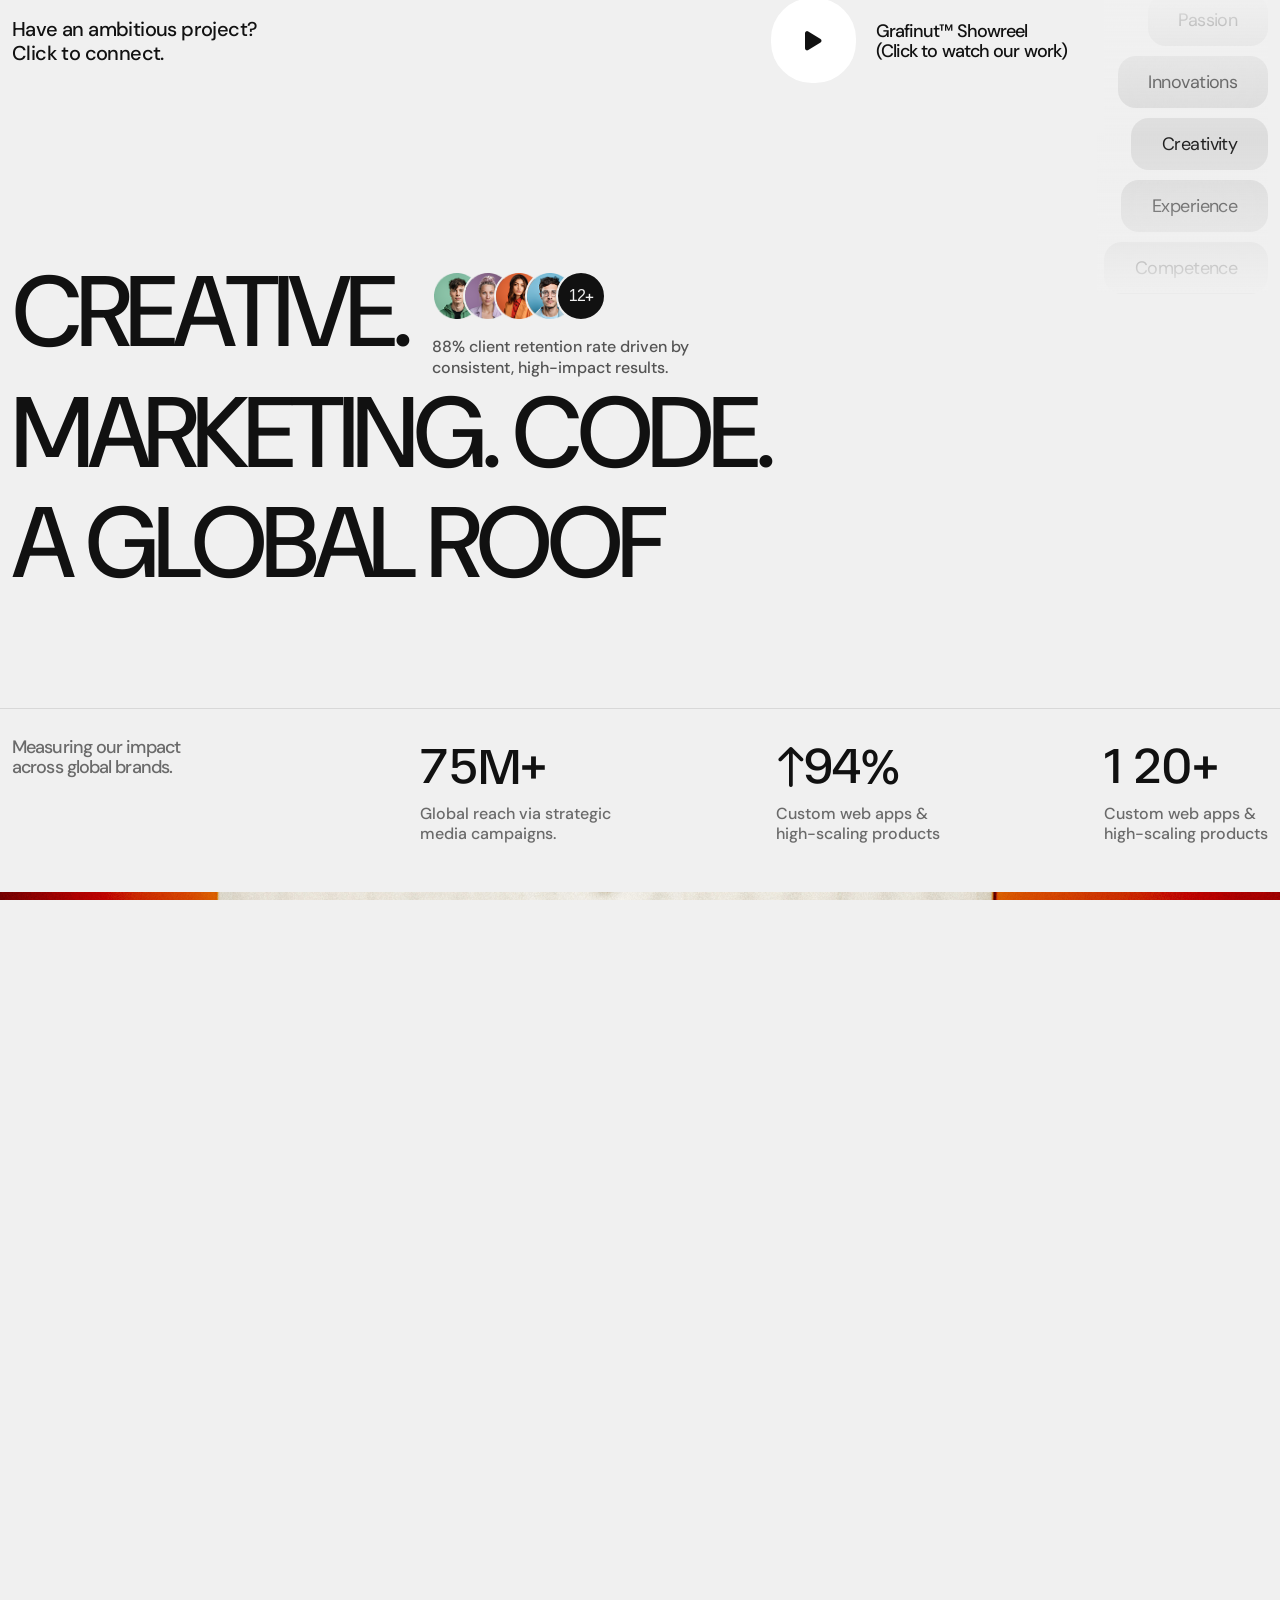
==== commit 259390be: "footer" ====
--- a/index.html
+++ b/index.html
@@ -95,86 +95,64 @@
   <div class="has-smooth" id="has_smooth"></div>
   <div id="smooth-wrapper">
     <div id="smooth-content">
-            <!-- Header area start -->
-            <header class="header-area">
-              <div class="container rr-container-1844">
-                  <div class="header-main">
-                      <div class="header-area__inner">
-                          <div class="header__box">
-                              <div class="header__logo">
-                                  <div class="header__navicon">
-                                      <button class="side-toggle"><img src="assets/imgs/header/icon.svg"
-                                              alt="image"></button>
-                                  </div>
-                                  <a href="index.html">
-                                      <img src="assets/imgs/logo/logo.svg" class="normal-logo" alt="Site Logo">
-                                  </a>
-                              </div>
-                              <div class="header__deta">
-                                  <p>ESTab - 2020</p>
-                              </div>
-                          </div>
-                          <div class="header-wrap">
-                              <div class="header__nav">
-                                  <nav class="main-menu">
-                                      <ul>
-                                          <li><a href="work.html">Work</a></li>
-                                          <li><a href="about-us.html">About</a></li>
-                                          <li class="menu-item-has-children ">
-                                              <a href="#">Pages</a>
-                                              <ul class="dp-menu">
-                                                  <li><a href="service.html">Services</a></li>
-                                                  <li><a href="work-details.html">Work Details</a></li>
-                                                  <li><a href="blog.html">Blog</a></li>
-                                                  <li><a href="blog-details.html">Blog Details</a></li>
-                                                  <li><a href="privacy.html">Privacy</a></li>
-                                              </ul>
-                                          </li>
-                                          <li><a href="careers.html">Careers</a></li>
-                                          <li><a href="contact.html">Contact</a></li>
-                                      </ul>
-                                  </nav>
-                              </div>
-                              <div class="header__inner">
-                                  <div class="header__button">
-                                      <a href="contact.html" class="rr-btn">
-                                          <span class="btn-wrap">
-                                              <span class="text-one">Let’s Talk <i
-                                                      class="fas fa-chevron-right"></i></span>
-                                              <span class="text-two">Let’s Talk <i
-                                                      class="fas fa-chevron-right"></i></span>
-                                          </span>
-                                      </a>
-                                  </div>
-                                  <div class="country-list">
-                                      <div class="custom-select">
-                                          <div class="selected">
-                                              <span>Eng</span>
-                                              <i class="fa-light fa-angle-down"></i>
-                                          </div>
-                                          <ul class="dropdown">
-                                              <li>
-                                                  Eng
-                                              </li>
-                                              <li>
-                                                  Fra
-                                              </li>
-                                              <li>Esp
-                                              </li>
-                                          </ul>
-                                      </div>
-                                  </div>
-                                  <div class="header__navicon">
-                                      <button class="side-toggle"><img src="assets/imgs/header/icon.svg"
-                                              alt="image"></button>
-                                  </div>
-                              </div>
-                          </div>
-                      </div>
-                  </div>
-              </div>
-          </header>
-          <!-- Header area end -->
+      <!-- Header area start -->
+      <header class="header-area">
+        <div class="container rr-container-1844">
+          <div class="header-main">
+            <div class="header-area__inner">
+              <div class="header__box">
+                <div class="header__logo">
+                  <div class="header__navicon">
+                    <button class="side-toggle"><img src="assets/imgs/header/icon.svg" alt="image"></button>
+                  </div>
+                  <a href="index.html">
+                    <img src="assets/imgs/logo/logo.svg" class="normal-logo" alt="Site Logo">
+                  </a>
+                </div>
+                <div class="header__deta">
+                  <p>ESTab - 2020</p>
+                </div>
+              </div>
+              <div class="header-wrap">
+                <div class="header__nav">
+                  <nav class="main-menu">
+                    <ul>
+                      <li><a href="work.html">Work</a></li>
+                      <li><a href="about-us.html">About</a></li>
+                      <li class="menu-item-has-children ">
+                        <a href="#">Pages</a>
+                        <ul class="dp-menu">
+                          <li><a href="service.html">Services</a></li>
+                          <li><a href="work-details.html">Work Details</a></li>
+                          <li><a href="blog.html">Blog</a></li>
+                          <li><a href="blog-details.html">Blog Details</a></li>
+                          <li><a href="privacy.html">Privacy</a></li>
+                        </ul>
+                      </li>
+                      <li><a href="careers.html">Careers</a></li>
+                      <li><a href="contact.html">Contact</a></li>
+                    </ul>
+                  </nav>
+                </div>
+                <div class="header__inner">
+                  <div class="header__button">
+                    <a href="contact.html" class="rr-btn">
+                      <span class="btn-wrap">
+                        <span class="text-one">Let’s Talk <i class="fas fa-chevron-right"></i></span>
+                        <span class="text-two">Let’s Talk <i class="fas fa-chevron-right"></i></span>
+                      </span>
+                    </a>
+                  </div>
+                  <div class="header__navicon">
+                    <button class="side-toggle"><img src="assets/imgs/header/icon.svg" alt="image"></button>
+                  </div>
+                </div>
+              </div>
+            </div>
+          </div>
+        </div>
+      </header>
+      <!-- Header area end -->
       <main>
         <!-- hero area start -->
 
@@ -265,6 +243,7 @@
           <div class="cta-section__wrapper">
             <img data-speed="0.7" class="image" src="assets/imgs/home/cta-bg.png" alt="img not found">
             <div class="cta-section__inner">
+              <div class="shape"><img src="assets/imgs/shape/cta-shape.png" alt="shape"></div>
               <div class="cta-section__content">
                 <h2 class="title">Grafinut offers the
                   flexible services</h2>
@@ -352,12 +331,16 @@
               <h2 class="title">SELECTED <span>WORKS</span> CRAFTED FOR GLOBAL SINCE 2020.</h2>
             </div>
             <div class="work-section__wrapper">
+
               <div class="work-section__item" data-aos="fade-up" data-aos-duration="600" data-aos-delay="200">
                 <div class="work-section__thumb">
                   <a href="work-details.html">
-                    <img class="work-section__static" src="assets/imgs/home/work-img-1.png" alt="img not found">
-                    <img class="work-section__gif" src="assets/imgs/home/work-video-1.gif" alt="img not found"
-                      aria-hidden="true">
+                    <img class="work-section__slide is-base" src="assets/imgs/home/work-img-1.png" alt="">
+                    <img class="work-section__slide" src="assets/imgs/home/work-img-2.png" alt="" aria-hidden="true">
+                    <img class="work-section__slide" src="assets/imgs/home/work-img-3.png" alt="" aria-hidden="true">
+                    <img class="work-section__slide" src="assets/imgs/home/work-img-4.png" alt="" aria-hidden="true">
+                    <img class="work-section__slide" src="assets/imgs/home/work-img-5.png" alt="" aria-hidden="true">
+                    <img class="work-section__slide" src="assets/imgs/home/work-video-1.gif" alt="" aria-hidden="true">
                   </a>
                 </div>
                 <div class="work-section__content">
@@ -368,9 +351,12 @@
               <div class="work-section__item" data-aos="fade-up" data-aos-duration="600" data-aos-delay="200">
                 <div class="work-section__thumb">
                   <a href="work-details.html">
-                    <img class="work-section__static" src="assets/imgs/home/work-img-2.png" alt="img not found">
-                    <img class="work-section__gif" src="assets/imgs/home/work-video-1.gif" alt="img not found"
-                      aria-hidden="true">
+                    <img class="work-section__slide is-base" src="assets/imgs/home/work-img-2.png" alt="">
+                    <img class="work-section__slide" src="assets/imgs/home/work-img-3.png" alt="" aria-hidden="true">
+                    <img class="work-section__slide" src="assets/imgs/home/work-video-1.gif" alt="" aria-hidden="true">
+                    <img class="work-section__slide" src="assets/imgs/home/work-img-4.png" alt="" aria-hidden="true">
+                    <img class="work-section__slide" src="assets/imgs/home/work-img-1.png" alt="" aria-hidden="true">
+                  </a>
                   </a>
                 </div>
                 <div class="work-section__content">
@@ -381,9 +367,12 @@
               <div class="work-section__item" data-aos="fade-up" data-aos-duration="600" data-aos-delay="200">
                 <div class="work-section__thumb">
                   <a href="work-details.html">
-                    <img class="work-section__static" src="assets/imgs/home/work-img-3.png" alt="img not found">
-                    <img class="work-section__gif" src="assets/imgs/home/work-video-1.gif" alt="img not found"
-                      aria-hidden="true">
+                    <img class="work-section__slide is-base" src="assets/imgs/home/work-img-3.png" alt="">
+                    <img class="work-section__slide" src="assets/imgs/home/work-img-1.png" alt="" aria-hidden="true">
+                    <img class="work-section__slide" src="assets/imgs/home/work-video-1.gif" alt="" aria-hidden="true">
+                    <img class="work-section__slide" src="assets/imgs/home/work-img-4.png" alt="" aria-hidden="true">
+                    <img class="work-section__slide" src="assets/imgs/home/work-img-5.png" alt="" aria-hidden="true">
+                    <img class="work-section__slide" src="assets/imgs/home/work-img-2.png" alt="" aria-hidden="true">
                   </a>
                 </div>
                 <div class="work-section__content">
@@ -394,9 +383,12 @@
               <div class="work-section__item" data-aos="fade-up" data-aos-duration="600" data-aos-delay="200">
                 <div class="work-section__thumb">
                   <a href="work-details.html">
-                    <img class="work-section__static" src="assets/imgs/home/work-img-4.png" alt="img not found">
-                    <img class="work-section__gif" src="assets/imgs/home/work-video-1.gif" alt="img not found"
-                      aria-hidden="true">
+                    <img class="work-section__slide is-base" src="assets/imgs/home/work-img-4.png" alt="">
+                    <img class="work-section__slide" src="assets/imgs/home/work-img-1.png" alt="" aria-hidden="true">
+                    <img class="work-section__slide" src="assets/imgs/home/work-video-1.gif" alt="" aria-hidden="true">
+                    <img class="work-section__slide" src="assets/imgs/home/work-img-3.png" alt="" aria-hidden="true">
+                    <img class="work-section__slide" src="assets/imgs/home/work-img-5.png" alt="" aria-hidden="true">
+                    <img class="work-section__slide" src="assets/imgs/home/work-img-2.png" alt="" aria-hidden="true">
                   </a>
                 </div>
                 <div class="work-section__content">
@@ -407,9 +399,12 @@
               <div class="work-section__item" data-aos="fade-up" data-aos-duration="600" data-aos-delay="200">
                 <div class="work-section__thumb">
                   <a href="work-details.html">
-                    <img class="work-section__static" src="assets/imgs/home/work-img-5.png" alt="img not found">
-                    <img class="work-section__gif" src="assets/imgs/home/work-video-1.gif" alt="img not found"
-                      aria-hidden="true">
+                    <img class="work-section__slide is-base" src="assets/imgs/home/work-img-5.png" alt="">
+                    <img class="work-section__slide" src="assets/imgs/home/work-img-1.png" alt="" aria-hidden="true">
+                    <img class="work-section__slide" src="assets/imgs/home/work-video-1.gif" alt="" aria-hidden="true">
+                    <img class="work-section__slide" src="assets/imgs/home/work-img-3.png" alt="" aria-hidden="true">
+                    <img class="work-section__slide" src="assets/imgs/home/work-img-4.png" alt="" aria-hidden="true">
+                    <img class="work-section__slide" src="assets/imgs/home/work-img-2.png" alt="" aria-hidden="true">
                   </a>
                 </div>
                 <div class="work-section__content">
@@ -647,33 +642,74 @@
                           <div class="service___wrapper">
                             <div class="service__content">
                               <ul class="service___list">
-                                <li class="is-active">Brand Identity</li>
-                                <li>Product Design</li>
-                                <li>Development</li>
-                                <li>Content &amp; Messaging</li>
-                                <li>Motion &amp; Interaction</li>
+                                <li class="is-active">Business Consultingy</li>
+                                <li>Brand Strategy & Identity</li>
+                                <li>UI/UX & Product Design</li>
+                                <li>Creative Design & Video</li>
+                                <li>Software & Development</li>
+                                <li>SEO, Search & Paid Growth +</li>
+                                <li> AI & Automation</li>
                               </ul>
-                              <h2 class="title"><a href="service.html">Brand <br> Identity</a></h2>
+                              <h2 class="title"><a href="service.html">Business <br> Consultingy</a></h2>
                             </div>
                             <div class="section-image">
                               <img src="assets/imgs/home/service-1.jpg" alt="img">
                             </div>
                             <div class="text-wrapper">
                               <h2 class="title">01</h2>
-                              <h6 class="sub-title">/05</h6>
+                              <h6 class="sub-title">/07</h6>
                             </div>
                           </div>
                           <div class="service___box">
                             <ul>
-                              <li>Logo Design</li>
-                              <li>Visual Systems</li>
-                              <li>Brand Guidelines</li>
-                              <li>Rebranding</li>
-                              <li>Typography</li>
-                              <li>Asset Libraries</li>
+                              <li>Complete Branding </li>
+                              <li>Starter Branding</li>
+                              <li>Brand Rebranding</li>
+                              <li>Campaign Branding</li>
+                              <li>Brand Advisory </li>
                             </ul>
-                            <p class="decs">MostIdentity's work doesn't stop at the logo. We set the rules that keep it
-                              consistent.</p>
+                            <p class="decs">Building strong brand identities and strategic visual guidelines to scale
+                              your business</p>
+                          </div>
+                        </div>
+                      </div>
+                    </div>
+                    <div class="rr-snap-slide">
+                      <div class="img-mask">
+                        <div class="service__wrap">
+                          <div class="service___wrapper">
+                            <div class="service__content">
+                              <ul class="service___list">
+                                <li>Business Consultingy</li>
+                                <li class="is-active">Brand Strategy & Identity</li>
+                                <li>UI/UX & Product Design</li>
+                                <li>Creative Design & Video</li>
+                                <li>Software & Development</li>
+                                <li>SEO, Search & Paid Growth +</li>
+                                <li> AI & Automation</li>
+                              </ul>
+                              <h2 class="title"><a href="service.html">Brand Strategy <br> & Identity</a></h2>
+                            </div>
+                            <div class="section-image">
+                              <img src="assets/imgs/home/service-1.jpg" alt="img">
+                            </div>
+                            <div class="text-wrapper">
+                              <h2 class="title">02</h2>
+                              <h6 class="sub-title">/07</h6>
+                            </div>
+                          </div>
+                          <div class="service___box">
+                            <ul>
+                              <li>Complete Branding </li>
+                              <li>Starter Branding</li>
+                              <li>Brand Rebranding</li>
+                              <li>Campaign Branding</li>
+                              <li>Brand Advisory </li>
+                            </ul>
+                            <p class="decs">Building strong brand identities and strategic visual guidelines to scale
+                              your business</p>
                           </div>
                         </div>
                       </div>
@@ -686,33 +722,36 @@
                           <div class="service___wrapper">
                             <div class="service__content">
                               <ul class="service___list">
-                                <li>Brand Identity</li>
-                                <li class="is-active">Product Design</li>
-                                <li>Development</li>
-                                <li>Content &amp; Messaging</li>
-                                <li>Motion &amp; Interaction</li>
+                                <li>Business Consultingy</li>
+                                <li>Brand Strategy & Identity</li>
+                                <li class="is-active">UI/UX & Product Design</li>
+                                <li>Creative Design & Video</li>
+                                <li>Software & Development</li>
+                                <li>SEO, Search & Paid Growth +</li>
+                                <li> AI & Automation</li>
                               </ul>
-                              <h2 class="title"><a href="service.html">Product <br> Design</a></h2>
+                              <h2 class="title"><a href="service.html">UI/UX & <br> Product Design</a></h2>
                             </div>
                             <div class="section-image">
                               <img src="assets/imgs/home/service-1.jpg" alt="img">
                             </div>
                             <div class="text-wrapper">
-                              <h2 class="title">02</h2>
-                              <h6 class="sub-title">/05</h6>
+                              <h2 class="title">03</h2>
+                              <h6 class="sub-title">/07</h6>
                             </div>
                           </div>
                           <div class="service___box">
                             <ul>
-                              <li>UI/UX Design</li>
-                              <li>Wireframing</li>
-                              <li>Prototyping</li>
-                              <li>Design Systems</li>
-                              <li>User Research</li>
-                              <li>Usability Testing</li>
+                              <li>UX Consulting </li>
+                              <li>Web Design </li>
+                              <li>App Design </li>
+                              <li>SaaS Design </li>
+                              <li>System Design </li>
+                              <li>Design Systems </li>
                             </ul>
-                            <p class="decs">MostIdentity's work doesn't stop at the logo. We set the rules that keep it
-                              consistent.</p>
+                            <p class="decs">Designing intuitive interfaces and scalable design systems for seamless user
+                              experiences.</p>
                           </div>
                         </div>
                       </div>
@@ -725,33 +764,38 @@
                           <div class="service___wrapper">
                             <div class="service__content">
                               <ul class="service___list">
-                                <li>Brand Identity</li>
-                                <li>Product Design</li>
-                                <li class="is-active">Development</li>
-                                <li>Content &amp; Messaging</li>
-                                <li>Motion &amp; Interaction</li>
+                                <li>Business Consultingy</li>
+                                <li>Brand Strategy & Identity</li>
+                                <li>UI/UX & Product Design</li>
+                                <li class="is-active">Creative Design & Video</li>
+                                <li>Software & Development</li>
+                                <li>SEO, Search & Paid Growth +</li>
+                                <li> AI & Automation</li>
                               </ul>
-                              <h2 class="title"><a href="service.html">Develop<br>ment</a></h2>
+                              <h2 class="title"><a href="service.html">Creative Design <br> & Video</a></h2>
                             </div>
                             <div class="section-image">
                               <img src="assets/imgs/home/service-1.jpg" alt="img">
                             </div>
                             <div class="text-wrapper">
-                              <h2 class="title">03</h2>
-                              <h6 class="sub-title">/05</h6>
+                              <h2 class="title">04</h2>
+                              <h6 class="sub-title">/07</h6>
                             </div>
                           </div>
                           <div class="service___box">
                             <ul>
-                              <li>Frontend Development</li>
-                              <li>CMS Integration</li>
-                              <li>Responsive Build</li>
-                              <li>Performance</li>
-                              <li>Accessibility</li>
-                              <li>Maintenance</li>
+                              <li>
+                                Social Retainers</li>
+                              <li>Video Editing</li>
+                              <li>Print Packaging</li>
+                              <li>Product Videos</li>
+                              <li>Creative Graphics</li>
+                              <li>Outdoor Advertising</li>
+                              <li>Commercial Photography</li>
                             </ul>
-                            <p class="decs">MostIdentity's work doesn't stop at the logo. We set the rules that keep it
-                              consistent.</p>
+                            <p class="decs">"We produce high-impact graphics, commercial media, and video content that
+                              make brands stand out.</p>
                           </div>
                         </div>
                       </div>
@@ -764,33 +808,36 @@
                           <div class="service___wrapper">
                             <div class="service__content">
                               <ul class="service___list">
-                                <li>Brand Identity</li>
-                                <li>Product Design</li>
-                                <li>Development</li>
-                                <li class="is-active">Content &amp; Messaging</li>
-                                <li>Motion &amp; Interaction</li>
+                                <li>Business Consultingy</li>
+                                <li>Brand Strategy & Identity</li>
+                                <li>UI/UX & Product Design</li>
+                                <li>Creative Design & Video</li>
+                                <li class="is-active">Software & Development</li>
+                                <li>SEO, Search & Paid Growth +</li>
+                                <li> AI & Automation</li>
                               </ul>
-                              <h2 class="title"><a href="service.html">Content &amp; <br> Messaging</a></h2>
+                              <h2 class="title"><a href="service.html">Software & <br> Development</a></h2>
                             </div>
                             <div class="section-image">
                               <img src="assets/imgs/home/service-1.jpg" alt="img">
                             </div>
                             <div class="text-wrapper">
-                              <h2 class="title">04</h2>
-                              <h6 class="sub-title">/05</h6>
+                              <h2 class="title">05</h2>
+                              <h6 class="sub-title">/07</h6>
                             </div>
                           </div>
                           <div class="service___box">
                             <ul>
-                              <li>Brand Voice</li>
-                              <li>Copywriting</li>
-                              <li>Tone Guidelines</li>
-                              <li>Website Content</li>
-                              <li>Social Content</li>
-                              <li>Naming</li>
+                              <li>Custom Software</li>
+                              <li>
+                                Web Development/li>
+                              <li>No-Code Web</li>
+                              <li>Enterprise ERP</li>
+                              <li>Mobile Apps</li>
                             </ul>
-                            <p class="decs">MostIdentity's work doesn't stop at the logo. We set the rules that keep it
-                              consistent.</p>
+                            <p class="decs">Building high-performance software, websites, and mobile applications
+                              tailored for business growth.</p>
                           </div>
                         </div>
                       </div>
@@ -803,33 +850,77 @@
                           <div class="service___wrapper">
                             <div class="service__content">
                               <ul class="service___list">
-                                <li>Brand Identity</li>
-                                <li>Product Design</li>
-                                <li>Development</li>
-                                <li>Content &amp; Messaging</li>
-                                <li class="is-active">Motion &amp; Interaction</li>
+                                <li>Business Consultingy</li>
+                                <li>Brand Strategy & Identity</li>
+                                <li>UI/UX & Product Design</li>
+                                <li>Creative Design & Video</li>
+                                <li>Software & Development</li>
+                                <li class="is-active">SEO, Search & Paid Growth +</li>
+                                <li> AI & Automation</li>
                               </ul>
-                              <h2 class="title"><a href="service.html">Motion &amp; <br> Interaction</a></h2>
+                              <h2 class="title"><a href="service.html">SEO, Search & <br> Paid Growth</a></h2>
                             </div>
                             <div class="section-image">
                               <img src="assets/imgs/home/service-1.jpg" alt="img">
                             </div>
                             <div class="text-wrapper">
-                              <h2 class="title">05</h2>
-                              <h6 class="sub-title">/05</h6>
+                              <h2 class="title">06</h2>
+                              <h6 class="sub-title">/07</h6>
                             </div>
                           </div>
                           <div class="service___box">
                             <ul>
-                              <li>Logo Animation</li>
-                              <li>Micro-interactions</li>
-                              <li>Scroll Animation</li>
-                              <li>Page Transitions</li>
-                              <li>Motion Guidelines</li>
-                              <li>Prototyping</li>
+                              <li>Managed SEO</li>
+                              <li>SEO Audit</li>
+                              <li>Meta Advertising</li>
+                              <li>Google Ads</li>
+                              <li>Growth Consulting</li>
+                              <li>360 Marketing</li>
                             </ul>
-                            <p class="decs">MostIdentity's work doesn't stop at the logo. We set the rules that keep it
-                              consistent.</p>
+                            <p class="decs"> +Scaling brands through strategic SEO, performance marketing, and
+                              data-driven growth campaigns.</p>
+                          </div>
+                        </div>
+                      </div>
+                    </div>
+
+                    <div class="rr-snap-slide">
+                      <div class="img-mask">
+                        <div class="service__wrap">
+                          <div class="service___wrapper">
+                            <div class="service__content">
+                              <ul class="service___list">
+                                <li>Business Consultingy</li>
+                                <li>Brand Strategy & Identity</li>
+                                <li>UI/UX & Product Design</li>
+                                <li>Creative Design & Video</li>
+                                <li>Software & Development</li>
+                                <li>SEO, Search & Paid Growth +</li>
+                                <li class="is-active"> AI & Automation</li>
+                              </ul>
+                              <h2 class="title"><a href="service.html">AI & <br> Automation</a></h2>
+                            </div>
+                            <div class="section-image">
+                              <img src="assets/imgs/home/service-1.jpg" alt="img">
+                            </div>
+                            <div class="text-wrapper">
+                              <h2 class="title">07</h2>
+                              <h6 class="sub-title">/07</h6>
+                            </div>
+                          </div>
+                          <div class="service___box">
+                            <ul>
+                              <li>AI Agents</li>
+                              <li>Process Automation</li>
+                              <li>AI Integration</li>
+                              <li>Custom AI</li>
+                              <li>Automation Strategy</li>
+                            </ul>
+                            <p class="decs">Transforming workflows through custom AI agents, automated systems, and
+                              smart business integrations."</p>
                           </div>
                         </div>
                       </div>
@@ -1120,15 +1211,7 @@
                   </div>
                   <div class="swiper-slide">
                     <div class="testimonial__thumb">
-                      <img src="assets/imgs/home/testimonial-img-1.png" alt="img not found">
-                  
-                      <div class="testimonial__video">
-                        <a href="assets/imgs/home/hero-video.mp4" class="testimonial__play" aria-label="Play video">
-                          <i class="fa-solid fa-play"></i>
-                        </a>
-                      </div>
-                  
-                      <video class="testimonial__player" playsinline controls preload="none">
+                      <video class="testimonial__player" playsinline muted loop controls preload="metadata">
                         <source src="assets/imgs/home/hero-video.mp4" type="video/mp4">
                       </video>
                     </div>
@@ -1154,15 +1237,7 @@
                   </div>
                   <div class="swiper-slide">
                     <div class="testimonial__thumb">
-                      <img src="assets/imgs/home/testimonial-img-2.png" alt="img not found">
-                  
-                      <div class="testimonial__video">
-                        <a href="assets/imgs/home/hero-video.mp4" class="testimonial__play" aria-label="Play video">
-                          <i class="fa-solid fa-play"></i>
-                        </a>
-                      </div>
-                  
-                      <video class="testimonial__player" playsinline controls preload="none">
+                      <video class="testimonial__player" playsinline muted loop controls preload="metadata">
                         <source src="assets/imgs/home/hero-video.mp4" type="video/mp4">
                       </video>
                     </div>
@@ -1265,60 +1340,55 @@
                         <div class="accordion-item">
                           <button class="accordion-button collapsed" type="button" data-bs-toggle="collapse"
                             data-bs-target="#collapseOne" aria-expanded="false" aria-controls="collapseOne">
-                            <span class="title"><span>01</span> Bring their individual experience and creative?</span>
+                            <span class="title"><span>01.</span> Which global payment methods do you accept now?</span>
                           </button>
 
                           <div id="collapseOne" class="accordion-collapse collapse" data-bs-parent="#accordionExample">
                             <div class="accordion-body">
-                              <p>People know what an FAQ is, so make that your page title. Don’t overcomplicate things
-                                by
-                                calling it “Good to Know” or “More Info”. Sometimes people put the frequently asked
-                                questions section on their Contact page</p>
+                              <p>We accept all major international debit or credit cards, wire bank transfers, Wise, and
+                                Payoneer accounts to ensure a seamless, secure, and hassle free payment workflow for all
+                                our global agency clients worldwide.</p>
                             </div>
                           </div>
                         </div>
                         <div class="accordion-item">
                           <button class="accordion-button" type="button" data-bs-toggle="collapse"
                             data-bs-target="#collapseTwo" aria-expanded="true" aria-controls="collapseTwo">
-                            <span class="title"><span>02</span> Design should enrich our day?</span>
+                            <span class="title"><span>02.</span> How do revisions work under retainer plan tiers?</span>
                           </button>
                           <div id="collapseTwo" class="accordion-collapse collapse show"
                             data-bs-parent="#accordionExample">
                             <div class="accordion-body">
-                              <p>People know what an FAQ is, so make that your page title. Don’t overcomplicate things
-                                by
-                                calling it “Good to Know” or “More Info”. Sometimes people put the frequently asked
-                                questions section on their Contact page</p>
+                              <p>All our retainer tiers feature unlimited brand aligned iterations and fast priority
+                                revisions, ensuring that every final deliverable meets your exact quality standards and
+                                strategic business growth expectations.</p>
                             </div>
                           </div>
                         </div>
                         <div class="accordion-item">
                           <button class="accordion-button collapsed" type="button" data-bs-toggle="collapse"
                             data-bs-target="#collapseThree" aria-expanded="false" aria-controls="collapseThree">
-                            <span class="title"><span>03</span> Human centered design to challenges design
-                              theory?</span>
+                            <span class="title"><span>03.</span> What are the billing terms for custom projects?</span>
                           </button>
                           <div id="collapseThree" class="accordion-collapse collapse"
                             data-bs-parent="#accordionExample">
                             <div class="accordion-body">
-                              <p>People know what an FAQ is, so make that your page title. Don’t overcomplicate things
-                                by
-                                calling it “Good to Know” or “More Info”. Sometimes people put the frequently asked
-                                questions section on their Contact page</p>
+                              <p>Monthly retainer plans are billed upfront each month, while custom fixed scope projects
+                                operate on a standard 50 percent initial deposit and 50 percent milestone payment
+                                schedule upon total project completion.</p>
                             </div>
                           </div>
                         </div>
                         <div class="accordion-item">
                           <button class="accordion-button collapsed" type="button" data-bs-toggle="collapse"
                             data-bs-target="#collapseFour" aria-expanded="false" aria-controls="collapseFour">
-                            <span class="title"><span>04</span>Align with your brand look and feel?</span>
+                            <span class="title"><span>04.</span> What is your refund policy for monthly designs?</span>
                           </button>
                           <div id="collapseFour" class="accordion-collapse collapse" data-bs-parent="#accordionExample">
                             <div class="accordion-body">
-                              <p>People know what an FAQ is, so make that your page title. Don’t overcomplicate things
-                                by
-                                calling it “Good to Know” or “More Info”. Sometimes people put the frequently asked
-                                questions section on their Contact page</p>
+                              <p>You can cancel your active retainer subscription anytime before the next billing cycle
+                                starts. However, active hours or work already delivered during an ongoing month remain
+                                strictly non refundable to our client.</p>
                             </div>
                           </div>
                         </div>
@@ -1513,7 +1583,7 @@
                 <div class="office__item">
                   <div class="office__head">
                     <h3 class="title">Selamat Datang</h3>
-                    <span class="office__time" data-timezone="Asia/Kuala_Lumpur">01:52:57</span>
+                    <span class="office__time" data-timezone="Asia/Kuala_Lumpur">00:00:00</span>
                   </div>
                   <p class="office__city">Kuala Lumpur</p>
                   <h2 class="office__address">
@@ -1527,7 +1597,7 @@
                 <div class="office__item">
                   <div class="office__head">
                     <h3 class="title">স্বাগতম</h3>
-                    <span class="office__time" data-timezone="Asia/Kuala_Lumpur">01:52:57</span>
+                    <span class="office__time" data-timezone="Asia/Dhaka">00:00:00</span>
                   </div>
                   <p class="office__city">Dhaka</p>
                   <h2 class="office__address">
@@ -1540,7 +1610,7 @@
                 <div class="office__item">
                   <div class="office__head">
                     <h3 class="title">สวัสดีครับี</h3>
-                    <span class="office__time" data-timezone="Asia/Kuala_Lumpur">01:52:57</span>
+                    <span class="office__time" data-timezone="Asia/Bangkok">00:00:00</span>
                   </div>
                   <p class="office__city">Trang</p>
                   <h2 class="office__address">
--- a/assets/css/style.css
+++ b/assets/css/style.css
@@ -2104,14 +2104,23 @@
   font-weight: 600;
   font-size: 120px;
   line-height: 135px;
-  letter-spacing: -0.05em;
-  color: var(--white);
+  letter-spacing: -0.04em;
+  color: #949494;
+  font-family: var(--font_tasa-orbiter);
   position: relative;
   z-index: 3;
   text-transform: uppercase;
+  display: flex;
+  align-items: center;
+  margin-left: -10px;
+}
+@media only screen and (max-width: 991px) {
+  .footer__wrapper .talk-link {
+    margin-left: 0;
+  }
 }
 .footer__wrapper .talk-link img {
-  margin-left: 130px;
+  margin-left: 42px;
 }
 @media only screen and (max-width: 991px) {
   .footer__wrapper .talk-link img {
@@ -2142,7 +2151,7 @@
   position: relative;
   z-index: 3;
   margin-bottom: 95px;
-  margin-top: 70px;
+  margin-top: 60px;
 }
 @media only screen and (max-width: 1199px) {
   .footer__widgets {
@@ -2212,6 +2221,7 @@
 }
 .footer__logo {
   margin-bottom: 40px;
+  margin-top: 10px;
 }
 @media (max-width: 575px) {
   .footer__logo {
@@ -2410,46 +2420,14 @@
 }
 .footer__url {
   font-weight: 600;
-  font-size: 170.276px;
   line-height: 153px;
   letter-spacing: -0.05em;
   text-transform: uppercase;
   color: rgba(255, 255, 255, 0.3);
   border-bottom: 1px solid rgba(255, 255, 255, 0.1);
   padding: 35px 0;
-}
-@media only screen and (max-width: 1919px) {
-  .footer__url {
-    font-size: 129.276px;
-  }
-}
-@media only screen and (max-width: 1399px) {
-  .footer__url {
-    font-size: 107.276px;
-    text-align: center;
-    padding: 20px 0;
-  }
-}
-@media only screen and (max-width: 1199px) {
-  .footer__url {
-    font-size: 92.276px;
-    line-height: 1;
-  }
-}
-@media only screen and (max-width: 991px) {
-  .footer__url {
-    font-size: 65.276px;
-  }
-}
-@media only screen and (max-width: 767px) {
-  .footer__url {
-    font-size: 48.276px;
-  }
-}
-@media (max-width: 575px) {
-  .footer__url {
-    font-size: 27.276px;
-  }
+  font-size: clamp(27px, 9.2vw, 170px);
+  text-align: center;
 }
 .footer__copy-right {
   font-weight: 500;
@@ -3456,7 +3434,7 @@
   }
 }
 
-.office__heading {
+.office-2__heading {
   font-weight: 500;
   font-size: 20px;
   line-height: 35px;
@@ -3464,32 +3442,32 @@
   text-transform: uppercase;
   margin-bottom: 40px;
 }
-.office__inner {
+.office-2__inner {
   display: grid;
   grid-template-columns: repeat(3, 1fr);
   gap: 67px;
 }
 @media only screen and (max-width: 1199px) {
-  .office__inner {
+  .office-2__inner {
     gap: 30px;
   }
 }
 @media only screen and (max-width: 991px) {
-  .office__inner {
+  .office-2__inner {
     grid-template-columns: 1fr 1fr;
   }
 }
 @media (max-width: 575px) {
-  .office__inner {
+  .office-2__inner {
     grid-template-columns: 1fr;
   }
 }
-.office__item {
+.office-2__item {
   padding-top: 35px;
   border-top: 1px solid rgba(17, 17, 17, 0.1);
   position: relative;
 }
-.office__item:not(:last-child)::before {
+.office-2__item:not(:last-child)::before {
   position: absolute;
   right: -34px;
   content: "";
@@ -3500,21 +3478,21 @@
   background: rgba(17, 17, 17, 0.1);
 }
 @media only screen and (max-width: 1199px) {
-  .office__item:not(:last-child)::before {
+  .office-2__item:not(:last-child)::before {
     right: -16px;
   }
 }
 @media (max-width: 575px) {
-  .office__item:not(:last-child)::before {
+  .office-2__item:not(:last-child)::before {
     display: none;
   }
 }
-.office__top {
+.office-2__top {
   display: flex;
   gap: 15px;
   margin-bottom: 34px;
 }
-.office__title {
+.office-2__title {
   font-weight: 600;
   font-size: 30px;
   line-height: 1.2;
@@ -3522,25 +3500,25 @@
   text-transform: uppercase;
 }
 @media only screen and (max-width: 1199px) {
-  .office__title {
+  .office-2__title {
     font-size: 26px;
     line-height: 1.2;
   }
 }
 @media only screen and (max-width: 767px) {
-  .office__title {
+  .office-2__title {
     font-size: 20px;
     line-height: 1.2;
   }
 }
-.office__time {
+.office-2__time {
   font-weight: 400;
   font-size: 14px;
   line-height: 26px;
   letter-spacing: 0.2em;
   color: #555555;
 }
-.office__city {
+.office-2__city {
   position: relative;
   display: flex;
   align-items: center;
@@ -3554,13 +3532,13 @@
   margin-bottom: 25px;
   font-family: var(--font_dm-sans);
 }
-.office__city::before {
+.office-2__city::before {
   content: "";
   width: 15px;
   height: 15px;
   background: #111111;
 }
-.office__address {
+.office-2__address {
   font-weight: 500;
   font-size: 16px;
   line-height: 160%;
@@ -3569,7 +3547,7 @@
   max-width: 321px;
   margin-bottom: 20px;
 }
-.office__phone {
+.office-2__phone {
   display: block;
   font-weight: 500;
   font-size: 18px;
@@ -3578,10 +3556,10 @@
   text-transform: uppercase;
   color: rgba(17, 17, 17, 0.75);
 }
-.office__map {
+.office-2__map {
   margin-top: 40px;
 }
-.office__map a {
+.office-2__map a {
   position: relative;
   font-weight: 600;
   font-size: 16px;
@@ -3590,10 +3568,10 @@
   color: #111111;
   font-family: var(--font_bai-jamjuree);
 }
-.office__map a i {
+.office-2__map a i {
   margin-left: 10px;
 }
-.office__map a::before {
+.office-2__map a::before {
   width: 100%;
   height: 1px;
   background-color: var(--primary);
@@ -3604,10 +3582,10 @@
   transition: all 0.5s;
   color: var(--primary);
 }
-.office__map a:hover a {
+.office-2__map a:hover a {
   color: var(--primary);
 }
-.office__map a:hover::before {
+.office-2__map a:hover::before {
   width: 0%;
 }
 
@@ -4157,7 +4135,7 @@
     line-height: 1.2;
   }
 }
-.work-page .nav-pills {
+.work-page__list {
   display: flex;
   align-items: center;
   gap: 15px;
@@ -4169,39 +4147,17 @@
   flex-wrap: wrap;
 }
 @media only screen and (max-width: 1199px) {
-  .work-page .nav-pills {
+  .work-page__list {
     margin-top: 30px;
   }
 }
-.work-page .nav-link {
+.work-page__list li {
   list-style: none;
   font-weight: 500;
   font-size: 18px;
   line-height: 22px;
   color: #111111;
   font-family: var(--font_bai-jamjuree);
-  list-style: none;
-  transition: all 0.3s ease-in-out;
-  display: flex;
-  align-items: center;
-  gap: 10px;
-  transition: all 0.2s ease;
-  width: 100%;
-  padding: 0;
-}
-.work-page .nav-link.active, .work-page .nav-link:hover {
-  background: transparent;
-  color: var(--primary);
-  text-decoration-line: underline;
-}
-.work-page .tab-content .tab-pane {
-  opacity: 0;
-  transform: translateY(25px);
-  transition: all 0.3s ease-in-out;
-}
-.work-page .tab-content .tab-pane.show.active {
-  opacity: 1;
-  transform: translateY(0);
 }
 .work-page__inner {
   display: grid;
@@ -4356,6 +4312,11 @@
   .work-page__inner > .work-page__item:nth-child(5n+3) {
     margin-top: 635px;
     margin-right: 0;
+  }
+}
+@media only screen and (max-width: 1919px) and (max-width: 1919px) {
+  .work-page__inner > .work-page__item:nth-child(5n+3) {
+    margin-top: 470px;
   }
 }
 @media only screen and (max-width: 1919px) and (max-width: 1399px) {
@@ -4468,6 +4429,31 @@
 .work-page__item:hover .work-page__gif {
   opacity: 1;
   visibility: visible;
+}
+.work-page__inner[hidden] {
+  display: none;
+}
+.work-page__inner + .work-page__inner {
+  margin-top: 100px;
+}
+@media only screen and (max-width: 1199px) {
+  .work-page__inner + .work-page__inner {
+    margin-top: 40px;
+  }
+}
+.work-page__btn {
+  transform: translateY(-82px);
+}
+@media only screen and (max-width: 1199px) {
+  .work-page__btn {
+    transform: none;
+  }
+}
+.work-page__btn.is-done {
+  display: none;
+}
+.work-page__btn .rr-btn {
+  text-transform: none;
 }
 
 .blog-page {
@@ -5172,9 +5158,32 @@
   display: grid;
   grid-template-columns: 305px 130px;
   gap: 40px;
-  background: #7F57FF;
+  background: #000000;
   padding: 25px 24px 25px 30px;
   max-width: 530px;
+  margin-bottom: -1px;
+}
+.cta-section__inner::before {
+  position: absolute;
+  content: "";
+  left: 0;
+  top: 0;
+  height: 100%;
+  width: 100%;
+  background: rgba(16, 0, 66, 0.3);
+  backdrop-filter: blur(41.4062px);
+}
+.cta-section__inner .shape {
+  position: absolute;
+  left: 0;
+  bottom: 0;
+  width: 100%;
+  height: 100%;
+}
+.cta-section__inner .shape img {
+  width: 100%;
+  height: 100%;
+  object-fit: cover;
 }
 @media (max-width: 575px) {
   .cta-section__inner {
@@ -5186,6 +5195,8 @@
 }
 .cta-section__content {
   border-right: 1px solid rgba(255, 255, 255, 0.15);
+  position: relative;
+  z-index: 2;
 }
 @media (max-width: 575px) {
   .cta-section__content {
@@ -5212,6 +5223,10 @@
   line-height: 18px;
   letter-spacing: -0.03em;
   color: var(--white);
+}
+.cta-section__box {
+  position: relative;
+  z-index: 2;
 }
 .cta-section__box .title {
   font-weight: 400;
@@ -5624,6 +5639,22 @@
   }
 }
 
+.testimonial__thumb {
+  position: relative;
+  overflow: hidden;
+  height: 100%;
+}
+.testimonial__thumb img {
+  display: block;
+  width: 100%;
+}
+.testimonial__player {
+  display: block;
+  width: 100%;
+  height: 100%;
+  object-fit: cover;
+  background: #000;
+}
 .testimonial__inner {
   display: flex;
   align-items: end;
@@ -5736,74 +5767,6 @@
   border-radius: 50%;
   width: 70px;
   height: 70px;
-}
-.testimonial__thumb {
-  position: relative;
-}
-.testimonial__video {
-  position: absolute;
-  left: 30px;
-  top: 30px;
-}
-@media only screen and (max-width: 767px) {
-  .testimonial__video {
-    left: 15px;
-    top: 15px;
-  }
-}
-.testimonial__video a {
-  width: 60px;
-  height: 60px;
-  background: var(--primary);
-  border-radius: 50%;
-  display: flex;
-  align-items: center;
-  justify-content: center;
-}
-.testimonial__video a i {
-  color: var(--white);
-  font-size: 16px;
-}
-.testimonial__thumb {
-  position: relative;
-  overflow: hidden;
-}
-.testimonial__thumb img {
-  display: block;
-  width: 100%;
-}
-.testimonial__thumb.is-playing .testimonial__video {
-  opacity: 0;
-  visibility: hidden;
-}
-.testimonial__thumb.is-playing .testimonial__player {
-  opacity: 1;
-  visibility: visible;
-}
-.testimonial__video {
-  position: absolute;
-  left: 30px;
-  top: 30px;
-  z-index: 2;
-  transition: opacity 0.3s, visibility 0.3s;
-}
-@media only screen and (max-width: 767px) {
-  .testimonial__video {
-    left: 15px;
-    top: 15px;
-  }
-}
-.testimonial__player {
-  position: absolute;
-  inset: 0;
-  width: 100%;
-  height: 100%;
-  object-fit: cover;
-  background: #000;
-  z-index: 3;
-  opacity: 0;
-  visibility: hidden;
-  transition: opacity 0.3s, visibility 0.3s;
 }
 
 .brand-section__wrapper .decs {
@@ -6233,8 +6196,8 @@
   padding-top: 65px;
   margin-bottom: 34px;
   font-weight: 600;
-  font-size: 100px;
-  line-height: 90px;
+  font-size: 82px;
+  line-height: 1;
   letter-spacing: -0.05em;
   text-transform: uppercase;
 }
@@ -6289,7 +6252,7 @@
 }
 .service__inner .rr-snap-slide .text-wrapper {
   position: absolute;
-  top: 45%;
+  top: 50%;
   left: 44%;
   transform: translate(-50%, -50%);
   width: 260px;
@@ -6401,7 +6364,7 @@
   }
 }
 .service___list {
-  margin-bottom: 160px;
+  margin-bottom: 86px;
 }
 @media only screen and (max-width: 1199px) {
   .service___list {
@@ -6694,9 +6657,15 @@
   line-height: 18px;
   letter-spacing: -0.05em;
   color: #111111;
+  display: flex;
+  align-items: center;
+  font-family: var(--font_tasa-orbiter) !important;
 }
 .hero-section__item h2 i {
   font-size: 40px;
+}
+.hero-section__item h2 span {
+  font-family: var(--font_tasa-orbiter) !important;
 }
 .hero-section__item .decs {
   font-weight: 500;
@@ -6773,6 +6742,692 @@
   color: #111;
 }
 
+.bento .founder__person-wrap {
+  background: var(--white);
+  display: grid;
+  grid-template-columns: 1fr 88px;
+  gap: 20px;
+}
+@media only screen and (max-width: 991px) {
+  .bento .founder__person-wrap {
+    grid-template-columns: 1fr 60px;
+  }
+}
+.bento .founder__strip {
+  display: flex;
+  border-left: 1px solid rgba(17, 17, 17, 0.1);
+  display: flex;
+  flex-direction: column;
+  justify-content: space-between;
+  align-items: center;
+  padding: 30px 0;
+}
+.bento .founder__strip h3 {
+  text-transform: uppercase;
+  font-weight: 500;
+  font-size: 16px;
+  line-height: 21px;
+  color: rgba(17, 17, 17, 0.7);
+  transform: rotate(180deg);
+  font-family: var(--font_bai-jamjuree);
+  writing-mode: vertical-rl;
+}
+.bento .founder__person-box {
+  padding: 40px 0 44px 30px;
+}
+@media only screen and (max-width: 991px) {
+  .bento .founder__person-box {
+    padding: 30px 0 30px 15px;
+  }
+}
+.bento .founder__content {
+  margin-bottom: 70px;
+}
+@media only screen and (max-width: 991px) {
+  .bento .founder__content {
+    margin-bottom: 20px;
+  }
+}
+.bento .founder__content .title {
+  font-weight: 500;
+  font-size: 36px;
+  line-height: 1.1;
+  letter-spacing: -0.05em;
+  margin-top: 27px;
+  border-bottom: 1px solid #D9D9D9;
+  width: 55px;
+  white-space: nowrap;
+  padding-bottom: 15px;
+  margin-bottom: 20px;
+}
+@media (max-width: 575px) {
+  .bento .founder__content .title {
+    font-size: 27px;
+    line-height: 1.1;
+  }
+}
+.bento .founder__content .decs {
+  font-weight: 500;
+  font-size: 16px;
+  line-height: 21px;
+  color: rgba(17, 17, 17, 0.7);
+  font-family: var(--font_bai-jamjuree);
+  max-width: 313px;
+}
+.bento .founder__person {
+  display: grid;
+  grid-template-columns: 180px 1fr;
+  align-items: end;
+  gap: 25px;
+}
+@media only screen and (max-width: 991px) {
+  .bento .founder__person {
+    grid-template-columns: 1fr;
+  }
+}
+.bento .founder__person .content {
+  margin-bottom: 15px;
+}
+.bento .founder__person .content .name {
+  font-weight: 600;
+  font-size: 22px;
+  line-height: 22px;
+  letter-spacing: -0.05em;
+  margin-top: 20px;
+}
+.bento .founder__person .content .details {
+  color: #999999;
+}
+.bento-card {
+  margin-left: -35px;
+  background: var(--white);
+  border: 1px solid rgba(0, 0, 0, 0.1);
+  padding: 52px 0 30px 0;
+}
+@media only screen and (max-width: 1199px) {
+  .bento-card {
+    margin-left: 0;
+  }
+}
+.bento-card .thumb img {
+  width: 100%;
+  height: 100%;
+  object-fit: cover;
+}
+.bento-content {
+  text-align: center;
+  margin-bottom: 45px;
+}
+.bento-content .title {
+  font-weight: 600;
+  font-size: 36px;
+  line-height: 36px;
+  letter-spacing: -0.05em;
+  position: relative;
+  margin-bottom: 37px;
+}
+.bento-content .title::before {
+  position: absolute;
+  content: "";
+  left: 50%;
+  bottom: -20px;
+  height: 1px;
+  width: 55px;
+  background: #D9D9D9;
+  transform: translateX(-50%);
+}
+.bento-content .title span {
+  color: var(--theme);
+}
+.bento-content .decs {
+  font-weight: 500;
+  font-size: 16px;
+  line-height: 21px;
+  color: rgba(17, 17, 17, 0.7);
+  font-family: var(--font_bai-jamjuree);
+}
+.bento__execution {
+  background: var(--white);
+  padding: 30px 30px 40px 30px;
+}
+.bento__execution .execution {
+  position: relative;
+}
+.bento__execution .execution__rings {
+  position: relative;
+  width: 100%;
+  aspect-ratio: 1;
+  margin-bottom: 55px;
+}
+@media (max-width: 575px) {
+  .bento__execution .execution__rings {
+    margin-bottom: 20px;
+  }
+}
+.bento__execution .execution__ring {
+  position: absolute;
+  inset: 0;
+  margin: auto;
+  border-radius: 50%;
+  animation: ring-breathe 2.4s ease-in-out infinite alternate;
+  will-change: transform;
+}
+.bento__execution .execution__ring--1 {
+  width: 64%;
+  height: 64%;
+  background: #AC92FF;
+  animation-delay: 0s;
+}
+.bento__execution .execution__ring--2 {
+  width: 80%;
+  height: 80%;
+  background: #C5B3FF;
+  animation-delay: 0s;
+}
+.bento__execution .execution__ring--3 {
+  width: 100%;
+  height: 100%;
+  background: #EFEAFF;
+  animation-delay: 0.2s;
+}
+@keyframes ring-breathe {
+  from {
+    transform: scale(0.9);
+  }
+  to {
+    transform: scale(1);
+  }
+}
+@media (prefers-reduced-motion: reduce) {
+  .bento__execution .execution .execution__ring {
+    animation: none;
+  }
+}
+.bento__execution .execution__content {
+  text-align: center;
+}
+.bento__execution .execution__content .title {
+  font-weight: 500;
+  font-size: 36px;
+  line-height: 1.1;
+  letter-spacing: -0.05em;
+  margin-bottom: 12px;
+}
+@media (max-width: 575px) {
+  .bento__execution .execution__content .title {
+    font-size: 28px;
+    line-height: 1.1;
+  }
+}
+.bento__execution .execution__content .decs {
+  font-weight: 500;
+  font-size: 16px;
+  line-height: 21px;
+  color: rgba(17, 17, 17, 0.7);
+  font-family: var(--font_bai-jamjuree);
+}
+.bento__box {
+  background-position: center;
+  background-repeat: no-repeat;
+  background-size: cover;
+  margin-left: -35px;
+  padding: 51px 50px 49px 35px;
+}
+@media only screen and (max-width: 1199px) {
+  .bento__box {
+    margin-left: 0;
+  }
+}
+@media (max-width: 575px) {
+  .bento__box {
+    padding: 30px 15px 30px 15px;
+  }
+}
+.bento__counter {
+  margin-bottom: 163px;
+}
+@media (max-width: 575px) {
+  .bento__counter {
+    margin-bottom: 30px;
+  }
+}
+.bento__counter .title {
+  font-weight: 600;
+  font-size: 36px;
+  line-height: 19px;
+  letter-spacing: -0.05em;
+  color: var(--white);
+}
+.bento__counter h3 {
+  display: flex;
+  font-weight: 600;
+  font-size: 40px;
+  line-height: 106px;
+  letter-spacing: -0.05em;
+  text-transform: uppercase;
+  color: var(--white);
+}
+.bento__counter h3 span {
+  font-weight: 600;
+  font-size: 160px;
+  line-height: 0.8;
+  letter-spacing: -0.04em;
+  text-transform: uppercase;
+  color: var(--white);
+  font-family: var(--font_tasa-orbiter);
+}
+.bento__foot {
+  display: flex;
+  align-items: center;
+  gap: 20px;
+  margin-left: 15px;
+}
+@media only screen and (max-width: 1399px) {
+  .bento__foot {
+    margin-left: 0;
+  }
+}
+.bento__foot .icon {
+  display: flex;
+  align-items: center;
+  justify-content: center;
+  width: 65px;
+  height: 65px;
+  min-width: 65px;
+  border: 1.5px solid #FFFFFF;
+  border-radius: 50%;
+}
+.bento__foot .decs {
+  font-weight: 500;
+  font-size: 16px;
+  line-height: 21px;
+  color: rgba(255, 255, 255, 0.7);
+  font-family: var(--font_bai-jamjuree);
+}
+.bento__wrap {
+  margin-right: 35px;
+}
+@media only screen and (max-width: 1199px) {
+  .bento__wrap {
+    margin-right: 0;
+  }
+}
+.bento__item-box {
+  display: grid;
+  grid-template-columns: repeat(2, 1fr);
+  gap: 20px;
+  margin-top: 20px;
+}
+@media only screen and (max-width: 991px) {
+  .bento__item-box {
+    gap: 10px;
+    grid-template-columns: 1fr;
+  }
+}
+@media only screen and (max-width: 767px) {
+  .bento__item-box {
+    grid-template-columns: 1fr 1fr;
+  }
+}
+@media (max-width: 575px) {
+  .bento__item-box {
+    grid-template-columns: 1fr;
+  }
+}
+.bento__value-box {
+  display: flex;
+  align-items: end;
+  justify-content: space-between;
+  gap: 15px;
+}
+.bento__item {
+  background: var(--white);
+  padding: 30px 44px 31px 30px;
+}
+@media only screen and (max-width: 1399px) {
+  .bento__item {
+    padding: 30px 15px 31px 15px;
+  }
+}
+.bento__item .foot span {
+  padding: 1.5px 14.3px;
+  background: rgba(52, 168, 83, 0.2);
+  border-radius: 12px;
+  font-weight: 400;
+  font-size: 14px;
+  line-height: 21px;
+  color: #34A853;
+  font-family: var(--font_bai-jamjuree);
+}
+.bento-box {
+  display: flex;
+  align-items: center;
+  gap: 20px;
+  margin-bottom: 21px;
+}
+@media only screen and (max-width: 991px) {
+  .bento-box {
+    flex-wrap: wrap;
+    gap: 10px;
+  }
+}
+.bento-box .icon {
+  display: flex;
+  align-items: center;
+  justify-content: center;
+  width: 65px;
+  height: 65px;
+  background: rgba(97, 48, 255, 0.1);
+  border-radius: 32.5px;
+}
+.bento-box .decs {
+  font-weight: 500;
+  font-size: 16px;
+  line-height: 21px;
+  color: #111111;
+  font-family: var(--font_bai-jamjuree);
+}
+.bento__value h3 {
+  display: flex;
+  line-height: 70px;
+  font-weight: 600;
+  font-size: 36px;
+  letter-spacing: -0.05em;
+  color: #111111;
+}
+.bento__value h3 span {
+  font-weight: 600;
+  font-size: 70px;
+  line-height: 1;
+  letter-spacing: -0.02em;
+  font-family: var(--font_tasa-orbiter);
+}
+@media only screen and (max-width: 991px) {
+  .bento__value h3 span {
+    font-size: 40px;
+  }
+}
+.bento__value .decs {
+  font-weight: 500;
+  font-size: 14px;
+  line-height: 1;
+  color: rgba(17, 17, 17, 0.7);
+  font-family: var(--font_bai-jamjuree);
+}
+.bento__plans {
+  display: grid;
+  grid-template-columns: 1fr 340px;
+  gap: 15px;
+  background: var(--white);
+  padding: 36px 30px 35px 30px;
+}
+@media only screen and (max-width: 1399px) {
+  .bento__plans {
+    padding: 36px 15px 35px 15px;
+  }
+}
+@media only screen and (max-width: 1199px) {
+  .bento__plans {
+    grid-template-columns: 1fr 260px;
+  }
+}
+@media only screen and (max-width: 991px) {
+  .bento__plans {
+    grid-template-columns: 1fr;
+  }
+}
+@media only screen and (max-width: 767px) {
+  .bento__plans {
+    grid-template-columns: 1fr 1fr;
+  }
+}
+@media (max-width: 575px) {
+  .bento__plans {
+    grid-template-columns: 1fr;
+  }
+}
+.bento__cards {
+  display: flex;
+  align-items: center;
+  max-width: 260px;
+}
+@media only screen and (max-width: 1199px) {
+  .bento__cards {
+    flex-wrap: wrap;
+  }
+}
+.bento__info {
+  margin-top: 8px;
+}
+.bento__info .title {
+  font-weight: 500;
+  font-size: 36px;
+  line-height: 1.1;
+  letter-spacing: -0.05em;
+  margin-bottom: 12px;
+}
+@media only screen and (max-width: 1399px) {
+  .bento__info .title {
+    font-size: 27px;
+    line-height: 1.1;
+  }
+}
+.bento__info .text {
+  font-weight: 500;
+  font-size: 16px;
+  line-height: 21px;
+  color: rgba(17, 17, 17, 0.7);
+  font-family: var(--font_bai-jamjuree);
+  max-width: 270px;
+  margin-bottom: 35px;
+}
+.bento__info a {
+  font-weight: 500;
+  font-size: 18px;
+  line-height: 100%;
+  letter-spacing: -0.06em;
+  text-transform: capitalize;
+  color: #111111;
+  font-family: var(--font_bai-jamjuree);
+  transition: all 0.3s ease-in-out;
+}
+.bento__info a i {
+  margin-left: 9px;
+  color: var(--theme);
+}
+.bento__info a:hover {
+  color: var(--theme);
+}
+.bento__inner {
+  padding: 15px 47px 40px 30px;
+  position: relative;
+  z-index: 1;
+  display: flex;
+  flex-direction: column;
+  justify-content: space-between;
+  height: 100%;
+  overflow: hidden;
+  color: #fff;
+  isolation: isolate;
+}
+.bento__years {
+  position: relative;
+  height: 100%;
+  overflow: hidden;
+  color: #fff;
+  isolation: isolate;
+  margin-right: 35px;
+}
+@media only screen and (max-width: 1199px) {
+  .bento__years {
+    margin-right: 0;
+  }
+}
+.bento__years::after {
+  content: "";
+  position: absolute;
+  background: #6130FF;
+  mix-blend-mode: soft-light;
+  backdrop-filter: blur(7px);
+  height: 100%;
+  width: 100%;
+}
+.bento__years .years__video {
+  position: absolute;
+  inset: 0;
+  z-index: -2;
+  width: 100%;
+  height: 100%;
+  object-fit: cover;
+}
+.bento__years .years__top {
+  display: flex;
+  align-items: flex-end;
+  justify-content: flex-end;
+  gap: 8px;
+  line-height: 1;
+}
+.bento__years .years__number {
+  margin: 0;
+  font-weight: 600;
+  font-size: 160px;
+  line-height: 1;
+  letter-spacing: -0.05em;
+  text-transform: uppercase;
+  color: #FFFFFF;
+}
+@media (max-width: 575px) {
+  .bento__years .years__number {
+    font-size: 100px;
+    line-height: 1.1;
+  }
+}
+.bento__years .years__unit {
+  font-weight: 600;
+  font-size: 36px;
+  line-height: 1.8;
+  letter-spacing: -0.05em;
+  text-transform: uppercase;
+  color: #FFFFFF;
+  font-family: var(--font_tasa-orbiter);
+  margin-left: -15px;
+}
+.bento__years .years__content .title {
+  font-weight: 600;
+  font-size: 36px;
+  line-height: 36px;
+  letter-spacing: -0.05em;
+  color: #FFFFFF;
+  margin-bottom: 10px;
+}
+.bento__years .years__content .decs {
+  font-weight: 500;
+  font-size: 16px;
+  line-height: 21px;
+  color: rgba(255, 255, 255, 0.7);
+  font-family: var(--font_bai-jamjuree);
+  max-width: 290px;
+}
+
+.loader {
+  position: fixed;
+  inset: 0;
+  z-index: 99999;
+  display: flex;
+  align-items: center;
+  justify-content: center;
+  background: #fff;
+  visibility: visible;
+  opacity: 1;
+  transform: translateY(0);
+  will-change: transform;
+}
+.loader__word {
+  font-weight: 600;
+  font-size: 150px;
+  line-height: 145px;
+  letter-spacing: -0.05em;
+  text-transform: uppercase;
+  color: #111111;
+  white-space: nowrap;
+  will-change: opacity, transform;
+}
+@media only screen and (max-width: 1199px) {
+  .loader__word {
+    font-size: 100px;
+  }
+}
+@media only screen and (max-width: 991px) {
+  .loader__word {
+    font-size: 80px;
+  }
+}
+@media only screen and (max-width: 767px) {
+  .loader__word {
+    font-size: 60px;
+    letter-spacing: -0.02em;
+  }
+}
+@media (max-width: 575px) {
+  .loader__word {
+    font-size: 40px;
+    letter-spacing: -0.02em;
+  }
+}
+.loader__line {
+  position: absolute;
+  top: 0;
+  left: 50%;
+  width: 1px;
+  height: calc(50% - 160px);
+  margin-left: -0.5px;
+  background: #D9D9D9;
+  transform-origin: top center;
+  will-change: transform;
+}
+@media only screen and (max-width: 991px) {
+  .loader__line {
+    height: calc(50% - 100px);
+  }
+}
+.loader__mouse {
+  position: absolute;
+  bottom: 40px;
+  left: 50%;
+  width: 32px;
+  height: 55px;
+  margin-left: -9px;
+  border: 1px solid #D9D9D9;
+  border-radius: 18px;
+  will-change: opacity;
+}
+.loader__mouse-wheel {
+  position: absolute;
+  top: 6px;
+  left: 50%;
+  width: 2px;
+  height: 5.5px;
+  margin-left: -1px;
+  border-radius: 2px;
+  background: #D9D9D9;
+  animation: loader-wheel 1.4s ease-in-out infinite;
+}
+
+html.is-loading,
+html.is-loading body {
+  overflow: hidden;
+}
+
+html,
+body {
+  min-height: 100%;
+}
+
+#smooth-wrapper,
+#smooth-content {
+  visibility: visible;
+}
+
 .work-section__info {
   margin-bottom: 110px;
 }
@@ -6869,6 +7524,11 @@
     grid-row: 2;
     margin-top: 635px;
     margin-right: 0px;
+  }
+}
+@media only screen and (max-width: 1919px) and (max-width: 1919px) {
+  .work-section__wrapper > .work-section__item:nth-child(5n+3) {
+    margin-top: 470px;
   }
 }
 @media only screen and (max-width: 1919px) and (max-width: 1399px) {
@@ -6977,691 +7637,33 @@
   opacity: 1;
   visibility: visible;
 }
-
-.bento .founder__person-wrap {
-  background: var(--white);
-  display: grid;
-  grid-template-columns: 1fr 88px;
-  gap: 20px;
-}
-@media only screen and (max-width: 991px) {
-  .bento .founder__person-wrap {
-    grid-template-columns: 1fr 60px;
-  }
-}
-.bento .founder__strip {
-  display: flex;
-  border-left: 1px solid rgba(17, 17, 17, 0.1);
-  display: flex;
-  flex-direction: column;
-  justify-content: space-between;
-  align-items: center;
-  padding: 30px 0;
-}
-.bento .founder__strip h3 {
-  text-transform: uppercase;
-  font-weight: 500;
-  font-size: 16px;
-  line-height: 21px;
-  color: rgba(17, 17, 17, 0.7);
-  transform: rotate(180deg);
-  font-family: var(--font_bai-jamjuree);
-  writing-mode: vertical-rl;
-}
-.bento .founder__person-box {
-  padding: 40px 0 44px 30px;
-}
-@media only screen and (max-width: 991px) {
-  .bento .founder__person-box {
-    padding: 30px 0 30px 15px;
-  }
-}
-.bento .founder__content {
-  margin-bottom: 70px;
-}
-@media only screen and (max-width: 991px) {
-  .bento .founder__content {
-    margin-bottom: 20px;
-  }
-}
-.bento .founder__content .title {
-  font-weight: 500;
-  font-size: 36px;
-  line-height: 1.1;
-  letter-spacing: -0.05em;
-  margin-top: 27px;
-  border-bottom: 1px solid #D9D9D9;
-  width: 55px;
-  white-space: nowrap;
-  padding-bottom: 15px;
-  margin-bottom: 20px;
-}
-@media (max-width: 575px) {
-  .bento .founder__content .title {
-    font-size: 27px;
-    line-height: 1.1;
-  }
-}
-.bento .founder__content .decs {
-  font-weight: 500;
-  font-size: 16px;
-  line-height: 21px;
-  color: rgba(17, 17, 17, 0.7);
-  font-family: var(--font_bai-jamjuree);
-  max-width: 313px;
-}
-.bento .founder__person {
-  display: grid;
-  grid-template-columns: 180px 1fr;
-  align-items: end;
-  gap: 25px;
-}
-@media only screen and (max-width: 991px) {
-  .bento .founder__person {
-    grid-template-columns: 1fr;
-  }
-}
-.bento .founder__person .content {
-  margin-bottom: 15px;
-}
-.bento .founder__person .content .name {
-  font-weight: 600;
-  font-size: 22px;
-  line-height: 22px;
-  letter-spacing: -0.05em;
-  margin-top: 20px;
-}
-.bento .founder__person .content .details {
-  color: #999999;
-}
-.bento-card {
-  margin-left: -35px;
-  background: var(--white);
-  border: 1px solid rgba(0, 0, 0, 0.1);
-  padding: 52px 0 30px 0;
-}
-@media only screen and (max-width: 1199px) {
-  .bento-card {
-    margin-left: 0;
-  }
-}
-.bento-card .thumb img {
+.work-section__thumb {
+  position: relative;
+  overflow: hidden;
+}
+.work-section__thumb img {
+  display: block;
   width: 100%;
   height: 100%;
   object-fit: cover;
 }
-.bento-content {
-  text-align: center;
-  margin-bottom: 45px;
-}
-.bento-content .title {
-  font-weight: 600;
-  font-size: 36px;
-  line-height: 36px;
-  letter-spacing: -0.05em;
+.work-section__slide {
+  transition: opacity 0.25s ease;
+}
+.work-section__slide.is-base {
   position: relative;
-  margin-bottom: 37px;
-}
-.bento-content .title::before {
-  position: absolute;
-  content: "";
-  left: 50%;
-  bottom: -20px;
-  height: 1px;
-  width: 55px;
-  background: #D9D9D9;
-  transform: translateX(-50%);
-}
-.bento-content .title span {
-  color: var(--theme);
-}
-.bento-content .decs {
-  font-weight: 500;
-  font-size: 16px;
-  line-height: 21px;
-  color: rgba(17, 17, 17, 0.7);
-  font-family: var(--font_bai-jamjuree);
-}
-.bento__execution {
-  background: var(--white);
-  padding: 30px 30px 40px 30px;
-}
-.bento__execution .execution {
-  position: relative;
-}
-.bento__execution .execution__rings {
-  position: relative;
-  width: 100%;
-  aspect-ratio: 1;
-  margin-bottom: 55px;
-}
-@media (max-width: 575px) {
-  .bento__execution .execution__rings {
-    margin-bottom: 20px;
-  }
-}
-.bento__execution .execution__ring {
+  opacity: 1;
+}
+.work-section__slide:not(.is-base) {
   position: absolute;
   inset: 0;
-  margin: auto;
-  border-radius: 50%;
-  animation: ring-breathe 2.4s ease-in-out infinite alternate;
-  will-change: transform;
-}
-.bento__execution .execution__ring--1 {
-  width: 64%;
-  height: 64%;
-  background: #AC92FF;
-  animation-delay: 0s;
-}
-.bento__execution .execution__ring--2 {
-  width: 80%;
-  height: 80%;
-  background: #C5B3FF;
-  animation-delay: 0s;
-}
-.bento__execution .execution__ring--3 {
-  width: 100%;
-  height: 100%;
-  background: #EFEAFF;
-  animation-delay: 0.2s;
-}
-@keyframes ring-breathe {
-  from {
-    transform: scale(0.9);
-  }
-  to {
-    transform: scale(1);
-  }
-}
-@media (prefers-reduced-motion: reduce) {
-  .bento__execution .execution .execution__ring {
-    animation: none;
-  }
-}
-.bento__execution .execution__content {
-  text-align: center;
-}
-.bento__execution .execution__content .title {
-  font-weight: 500;
-  font-size: 36px;
-  line-height: 1.1;
-  letter-spacing: -0.05em;
-  margin-bottom: 12px;
-}
-@media (max-width: 575px) {
-  .bento__execution .execution__content .title {
-    font-size: 28px;
-    line-height: 1.1;
-  }
-}
-.bento__execution .execution__content .decs {
-  font-weight: 500;
-  font-size: 16px;
-  line-height: 21px;
-  color: rgba(17, 17, 17, 0.7);
-  font-family: var(--font_bai-jamjuree);
-}
-.bento__box {
-  background-position: center;
-  background-repeat: no-repeat;
-  background-size: cover;
-  margin-left: -35px;
-  padding: 51px 50px 49px 35px;
-}
-@media only screen and (max-width: 1199px) {
-  .bento__box {
-    margin-left: 0;
-  }
-}
-@media (max-width: 575px) {
-  .bento__box {
-    padding: 30px 15px 30px 15px;
-  }
-}
-.bento__counter {
-  margin-bottom: 163px;
-}
-@media (max-width: 575px) {
-  .bento__counter {
-    margin-bottom: 30px;
-  }
-}
-.bento__counter .title {
-  font-weight: 600;
-  font-size: 36px;
-  line-height: 19px;
-  letter-spacing: -0.05em;
-  color: var(--white);
-}
-.bento__counter h3 {
-  display: flex;
-  font-weight: 600;
-  font-size: 40px;
-  line-height: 106px;
-  letter-spacing: -0.05em;
-  text-transform: uppercase;
-  color: var(--white);
-}
-.bento__counter h3 span {
-  font-weight: 600;
-  font-size: 160px;
-  line-height: 0.8;
-  letter-spacing: -0.04em;
-  text-transform: uppercase;
-  color: var(--white);
-  font-family: var(--font_tasa-orbiter);
-}
-.bento__foot {
-  display: flex;
-  align-items: center;
-  gap: 20px;
-  margin-left: 15px;
-}
-@media only screen and (max-width: 1399px) {
-  .bento__foot {
-    margin-left: 0;
-  }
-}
-.bento__foot .icon {
-  display: flex;
-  align-items: center;
-  justify-content: center;
-  width: 65px;
-  height: 65px;
-  min-width: 65px;
-  border: 1.5px solid #FFFFFF;
-  border-radius: 50%;
-}
-.bento__foot .decs {
-  font-weight: 500;
-  font-size: 16px;
-  line-height: 21px;
-  color: rgba(255, 255, 255, 0.7);
-  font-family: var(--font_bai-jamjuree);
-}
-.bento__wrap {
-  margin-right: 35px;
-}
-@media only screen and (max-width: 1199px) {
-  .bento__wrap {
-    margin-right: 0;
-  }
-}
-.bento__item-box {
-  display: grid;
-  grid-template-columns: repeat(2, 1fr);
-  gap: 20px;
-  margin-top: 20px;
-}
-@media only screen and (max-width: 991px) {
-  .bento__item-box {
-    gap: 10px;
-    grid-template-columns: 1fr;
-  }
-}
-@media only screen and (max-width: 767px) {
-  .bento__item-box {
-    grid-template-columns: 1fr 1fr;
-  }
-}
-@media (max-width: 575px) {
-  .bento__item-box {
-    grid-template-columns: 1fr;
-  }
-}
-.bento__value-box {
-  display: flex;
-  align-items: end;
-  justify-content: space-between;
-  gap: 15px;
-}
-.bento__item {
-  background: var(--white);
-  padding: 30px 44px 31px 30px;
-}
-@media only screen and (max-width: 1399px) {
-  .bento__item {
-    padding: 30px 15px 31px 15px;
-  }
-}
-.bento__item .foot span {
-  padding: 1.5px 14.3px;
-  background: rgba(52, 168, 83, 0.2);
-  border-radius: 12px;
-  font-weight: 400;
-  font-size: 14px;
-  line-height: 21px;
-  color: #34A853;
-  font-family: var(--font_bai-jamjuree);
-}
-.bento-box {
-  display: flex;
-  align-items: center;
-  gap: 20px;
-  margin-bottom: 21px;
-}
-@media only screen and (max-width: 991px) {
-  .bento-box {
-    flex-wrap: wrap;
-    gap: 10px;
-  }
-}
-.bento-box .icon {
-  display: flex;
-  align-items: center;
-  justify-content: center;
-  width: 65px;
-  height: 65px;
-  background: rgba(97, 48, 255, 0.1);
-  border-radius: 32.5px;
-}
-.bento-box .decs {
-  font-weight: 500;
-  font-size: 16px;
-  line-height: 21px;
-  color: #111111;
-  font-family: var(--font_bai-jamjuree);
-}
-.bento__value h3 {
-  display: flex;
-  line-height: 70px;
-  font-weight: 600;
-  font-size: 36px;
-  letter-spacing: -0.05em;
-  color: #111111;
-}
-.bento__value h3 span {
-  font-weight: 600;
-  font-size: 70px;
-  line-height: 1;
-  letter-spacing: -0.02em;
-  font-family: var(--font_tasa-orbiter);
-}
-@media only screen and (max-width: 991px) {
-  .bento__value h3 span {
-    font-size: 40px;
-  }
-}
-.bento__value .decs {
-  font-weight: 500;
-  font-size: 14px;
-  line-height: 1;
-  color: rgba(17, 17, 17, 0.7);
-  font-family: var(--font_bai-jamjuree);
-}
-.bento__plans {
-  display: grid;
-  grid-template-columns: 1fr 340px;
-  gap: 15px;
-  background: var(--white);
-  padding: 36px 30px 35px 30px;
-}
-@media only screen and (max-width: 1399px) {
-  .bento__plans {
-    padding: 36px 15px 35px 15px;
-  }
-}
-@media only screen and (max-width: 1199px) {
-  .bento__plans {
-    grid-template-columns: 1fr 260px;
-  }
-}
-@media only screen and (max-width: 991px) {
-  .bento__plans {
-    grid-template-columns: 1fr;
-  }
-}
-@media only screen and (max-width: 767px) {
-  .bento__plans {
-    grid-template-columns: 1fr 1fr;
-  }
-}
-@media (max-width: 575px) {
-  .bento__plans {
-    grid-template-columns: 1fr;
-  }
-}
-.bento__cards {
-  display: flex;
-  align-items: center;
-  max-width: 260px;
-}
-@media only screen and (max-width: 1199px) {
-  .bento__cards {
-    flex-wrap: wrap;
-  }
-}
-.bento__info {
-  margin-top: 8px;
-}
-.bento__info .title {
-  font-weight: 500;
-  font-size: 36px;
-  line-height: 1.1;
-  letter-spacing: -0.05em;
-  margin-bottom: 12px;
-}
-@media only screen and (max-width: 1399px) {
-  .bento__info .title {
-    font-size: 27px;
-    line-height: 1.1;
-  }
-}
-.bento__info .text {
-  font-weight: 500;
-  font-size: 16px;
-  line-height: 21px;
-  color: rgba(17, 17, 17, 0.7);
-  font-family: var(--font_bai-jamjuree);
-  max-width: 270px;
-  margin-bottom: 35px;
-}
-.bento__info a {
-  font-weight: 500;
-  font-size: 18px;
-  line-height: 100%;
-  letter-spacing: -0.06em;
-  text-transform: capitalize;
-  color: #111111;
-  font-family: var(--font_bai-jamjuree);
-  transition: all 0.3s ease-in-out;
-}
-.bento__info a i {
-  margin-left: 9px;
-  color: var(--theme);
-}
-.bento__info a:hover {
-  color: var(--theme);
-}
-.bento__inner {
-  padding: 15px 47px 40px 30px;
-  position: relative;
-  z-index: 1;
-  display: flex;
-  flex-direction: column;
-  justify-content: space-between;
-  height: 100%;
-  overflow: hidden;
-  color: #fff;
-  isolation: isolate;
-}
-.bento__years {
-  position: relative;
-  height: 100%;
-  overflow: hidden;
-  color: #fff;
-  isolation: isolate;
-  margin-right: 35px;
-}
-@media only screen and (max-width: 1199px) {
-  .bento__years {
-    margin-right: 0;
-  }
-}
-.bento__years::after {
-  content: "";
-  position: absolute;
-  background: #6130FF;
-  mix-blend-mode: soft-light;
-  backdrop-filter: blur(7px);
-  height: 100%;
-  width: 100%;
-}
-.bento__years .years__video {
-  position: absolute;
-  inset: 0;
-  z-index: -2;
-  width: 100%;
-  height: 100%;
-  object-fit: cover;
-}
-.bento__years .years__top {
-  display: flex;
-  align-items: flex-end;
-  justify-content: flex-end;
-  gap: 8px;
-  line-height: 1;
-}
-.bento__years .years__number {
-  margin: 0;
-  font-weight: 600;
-  font-size: 160px;
-  line-height: 1;
-  letter-spacing: -0.05em;
-  text-transform: uppercase;
-  color: #FFFFFF;
-}
-@media (max-width: 575px) {
-  .bento__years .years__number {
-    font-size: 100px;
-    line-height: 1.1;
-  }
-}
-.bento__years .years__unit {
-  font-weight: 600;
-  font-size: 36px;
-  line-height: 1.8;
-  letter-spacing: -0.05em;
-  text-transform: uppercase;
-  color: #FFFFFF;
-  font-family: var(--font_tasa-orbiter);
-  margin-left: -15px;
-}
-.bento__years .years__content .title {
-  font-weight: 600;
-  font-size: 36px;
-  line-height: 36px;
-  letter-spacing: -0.05em;
-  color: #FFFFFF;
-  margin-bottom: 10px;
-}
-.bento__years .years__content .decs {
-  font-weight: 500;
-  font-size: 16px;
-  line-height: 21px;
-  color: rgba(255, 255, 255, 0.7);
-  font-family: var(--font_bai-jamjuree);
-  max-width: 290px;
-}
-
-.loader {
-  position: fixed;
-  inset: 0;
-  z-index: 99999;
-  display: flex;
-  align-items: center;
-  justify-content: center;
-  background: #fff;
-  visibility: visible;
+  opacity: 0;
+}
+.work-section__slide.is-active {
   opacity: 1;
-  transform: translateY(0);
-  will-change: transform;
-}
-.loader__word {
-  font-weight: 600;
-  font-size: 150px;
-  line-height: 145px;
-  letter-spacing: -0.05em;
-  text-transform: uppercase;
-  color: #111111;
-  white-space: nowrap;
-  will-change: opacity, transform;
-}
-@media only screen and (max-width: 1199px) {
-  .loader__word {
-    font-size: 100px;
-  }
-}
-@media only screen and (max-width: 991px) {
-  .loader__word {
-    font-size: 80px;
-  }
-}
-@media only screen and (max-width: 767px) {
-  .loader__word {
-    font-size: 60px;
-    letter-spacing: -0.02em;
-  }
-}
-@media (max-width: 575px) {
-  .loader__word {
-    font-size: 40px;
-    letter-spacing: -0.02em;
-  }
-}
-.loader__line {
-  position: absolute;
-  top: 0;
-  left: 50%;
-  width: 1px;
-  height: calc(50% - 160px);
-  margin-left: -0.5px;
-  background: #D9D9D9;
-  transform-origin: top center;
-  will-change: transform;
-}
-@media only screen and (max-width: 991px) {
-  .loader__line {
-    height: calc(50% - 100px);
-  }
-}
-.loader__mouse {
-  position: absolute;
-  bottom: 40px;
-  left: 50%;
-  width: 32px;
-  height: 55px;
-  margin-left: -9px;
-  border: 1px solid #D9D9D9;
-  border-radius: 18px;
-  will-change: opacity;
-}
-.loader__mouse-wheel {
-  position: absolute;
-  top: 6px;
-  left: 50%;
-  width: 2px;
-  height: 5.5px;
-  margin-left: -1px;
-  border-radius: 2px;
-  background: #D9D9D9;
-  animation: loader-wheel 1.4s ease-in-out infinite;
-}
-
-html.is-loading,
-html.is-loading body {
-  overflow: hidden;
-}
-
-html,
-body {
-  min-height: 100%;
-}
-
-#smooth-wrapper,
-#smooth-content {
-  visibility: visible;
+}
+.work-section__thumb.has-active .work-section__slide.is-base {
+  opacity: 0;
 }
 
 .privacy__wrapper {
